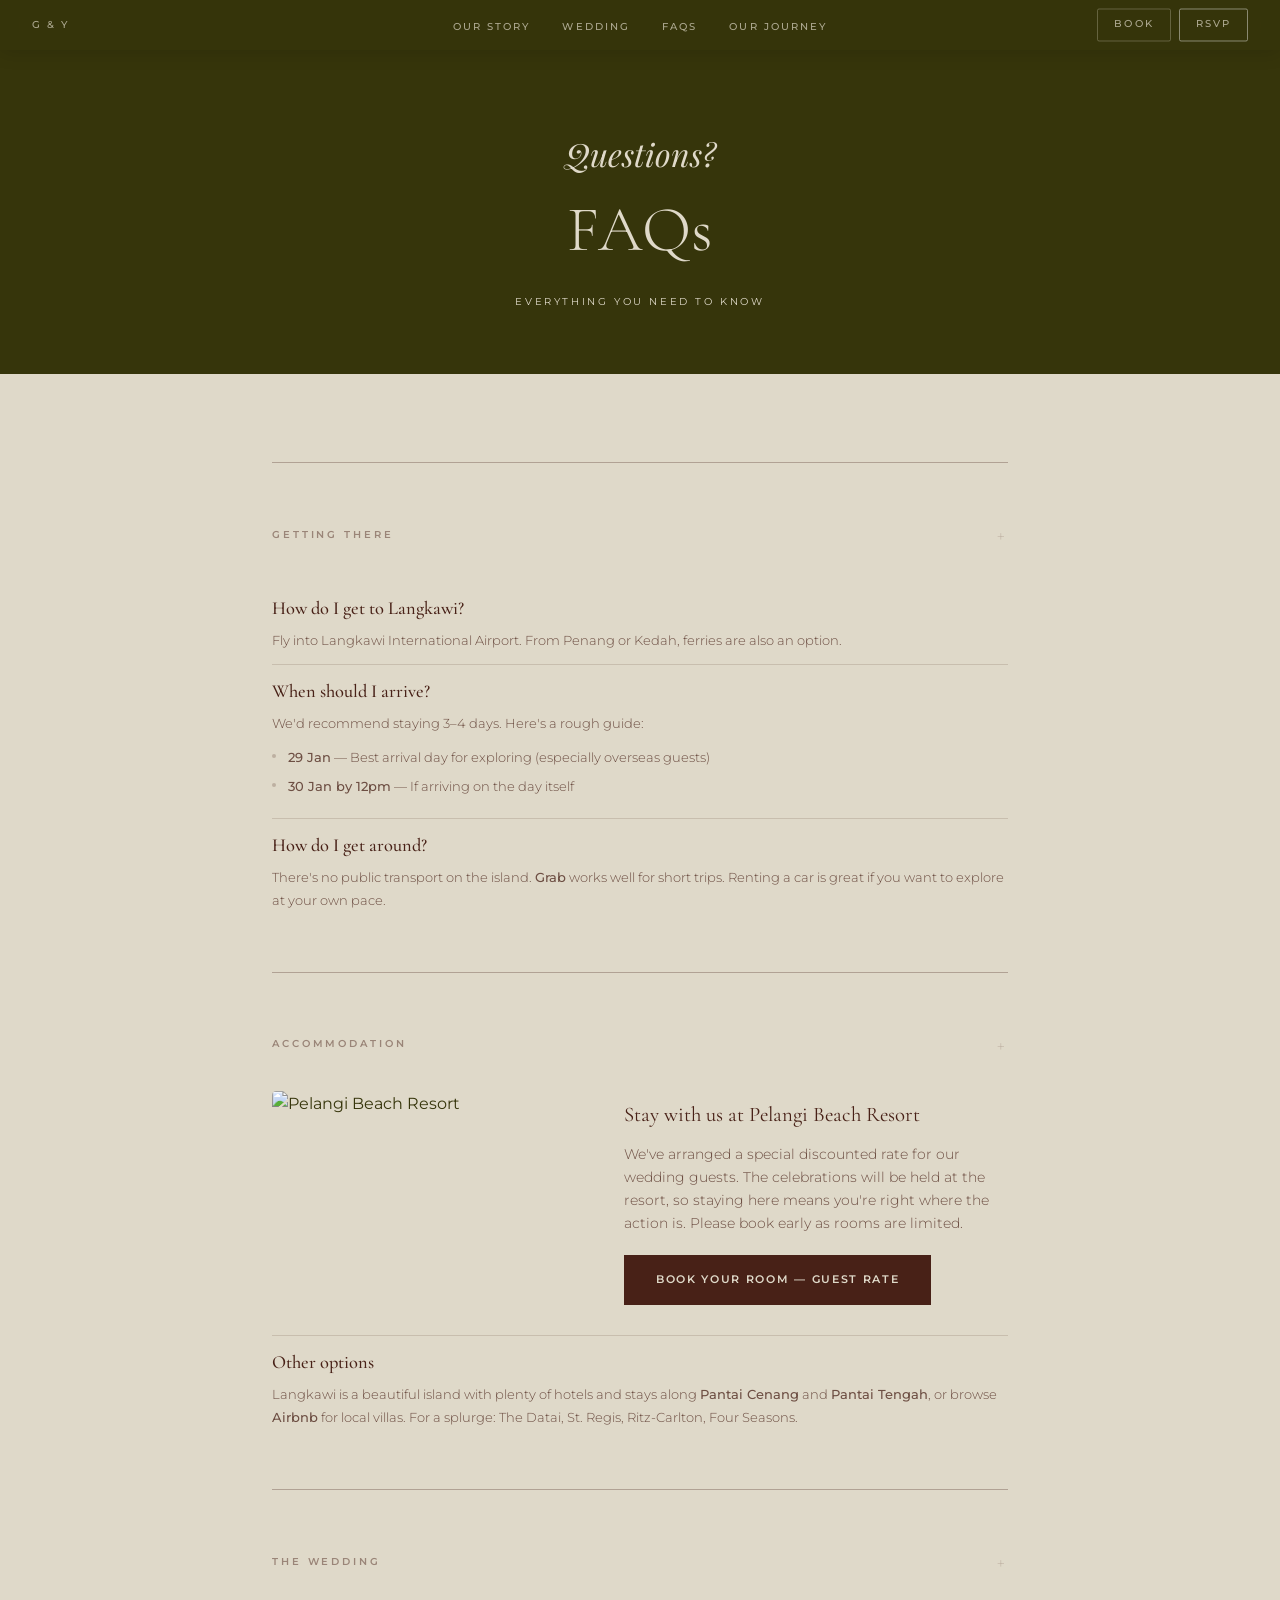
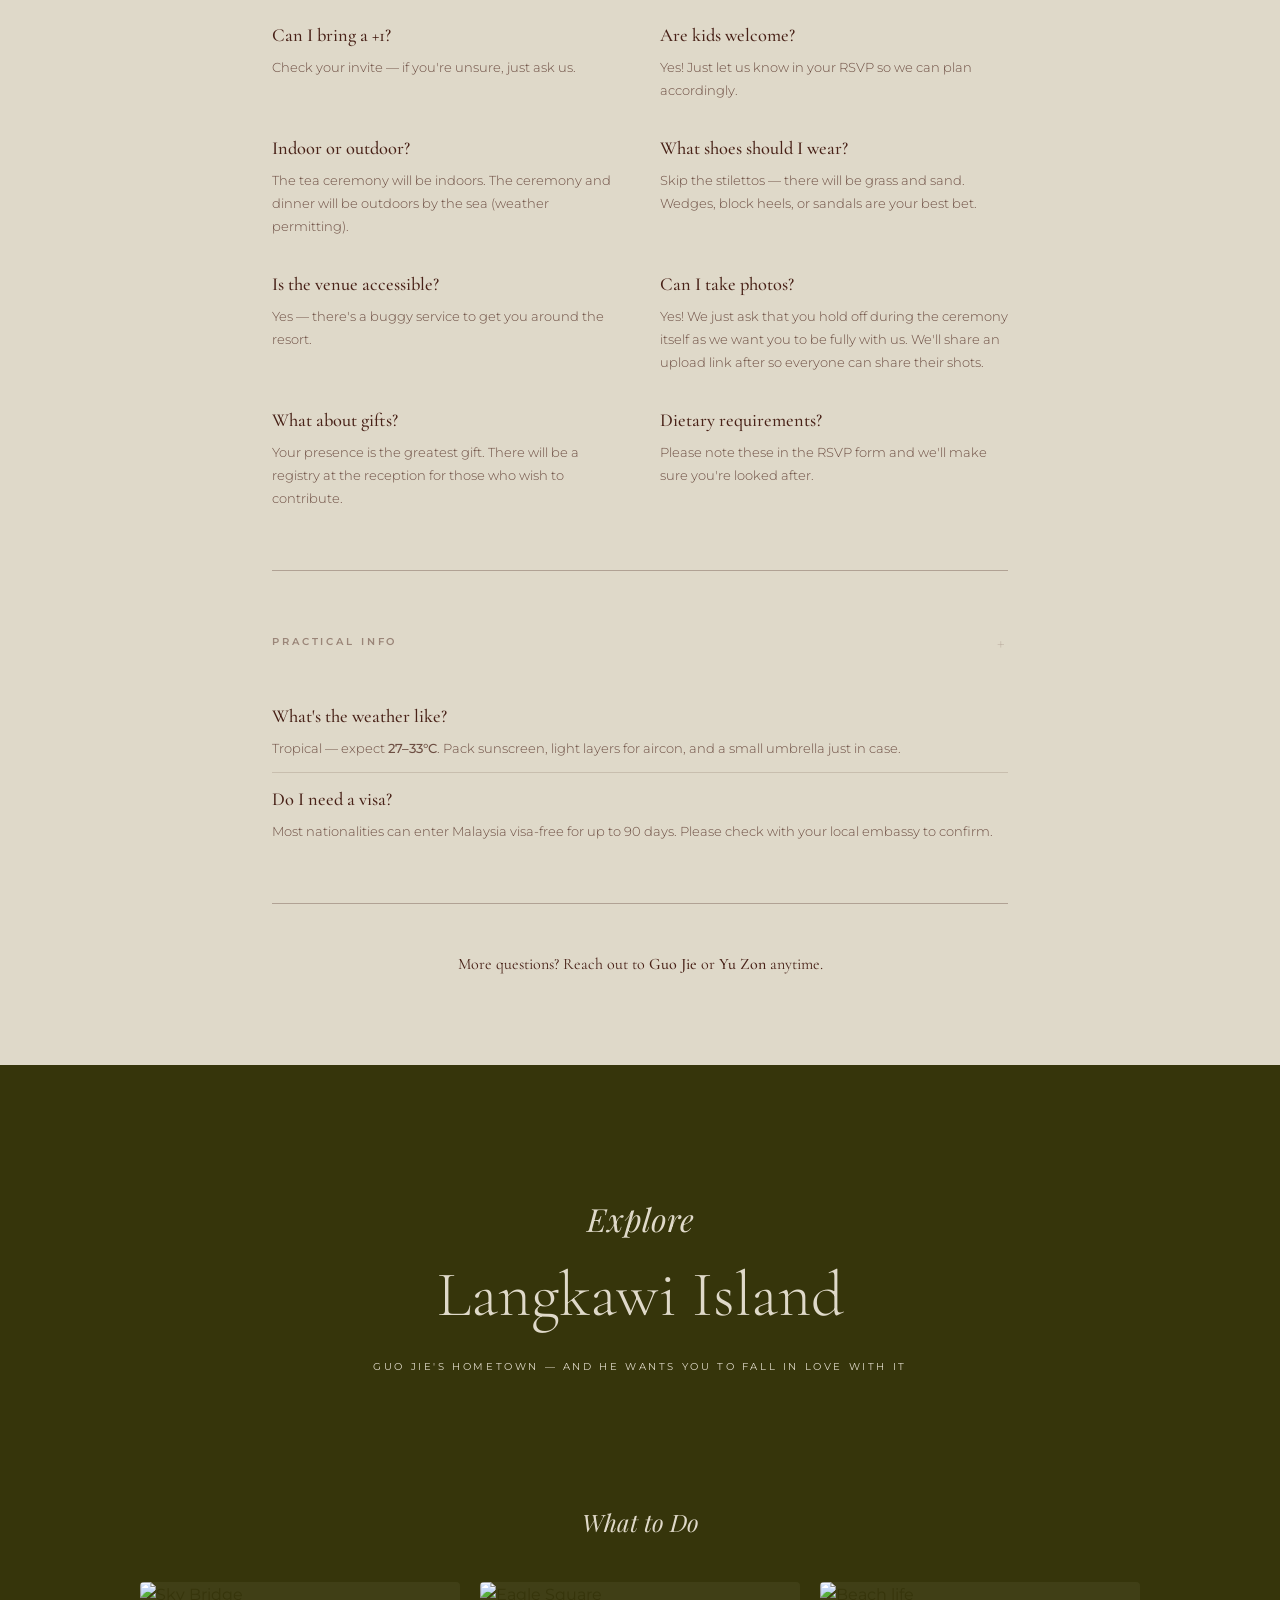
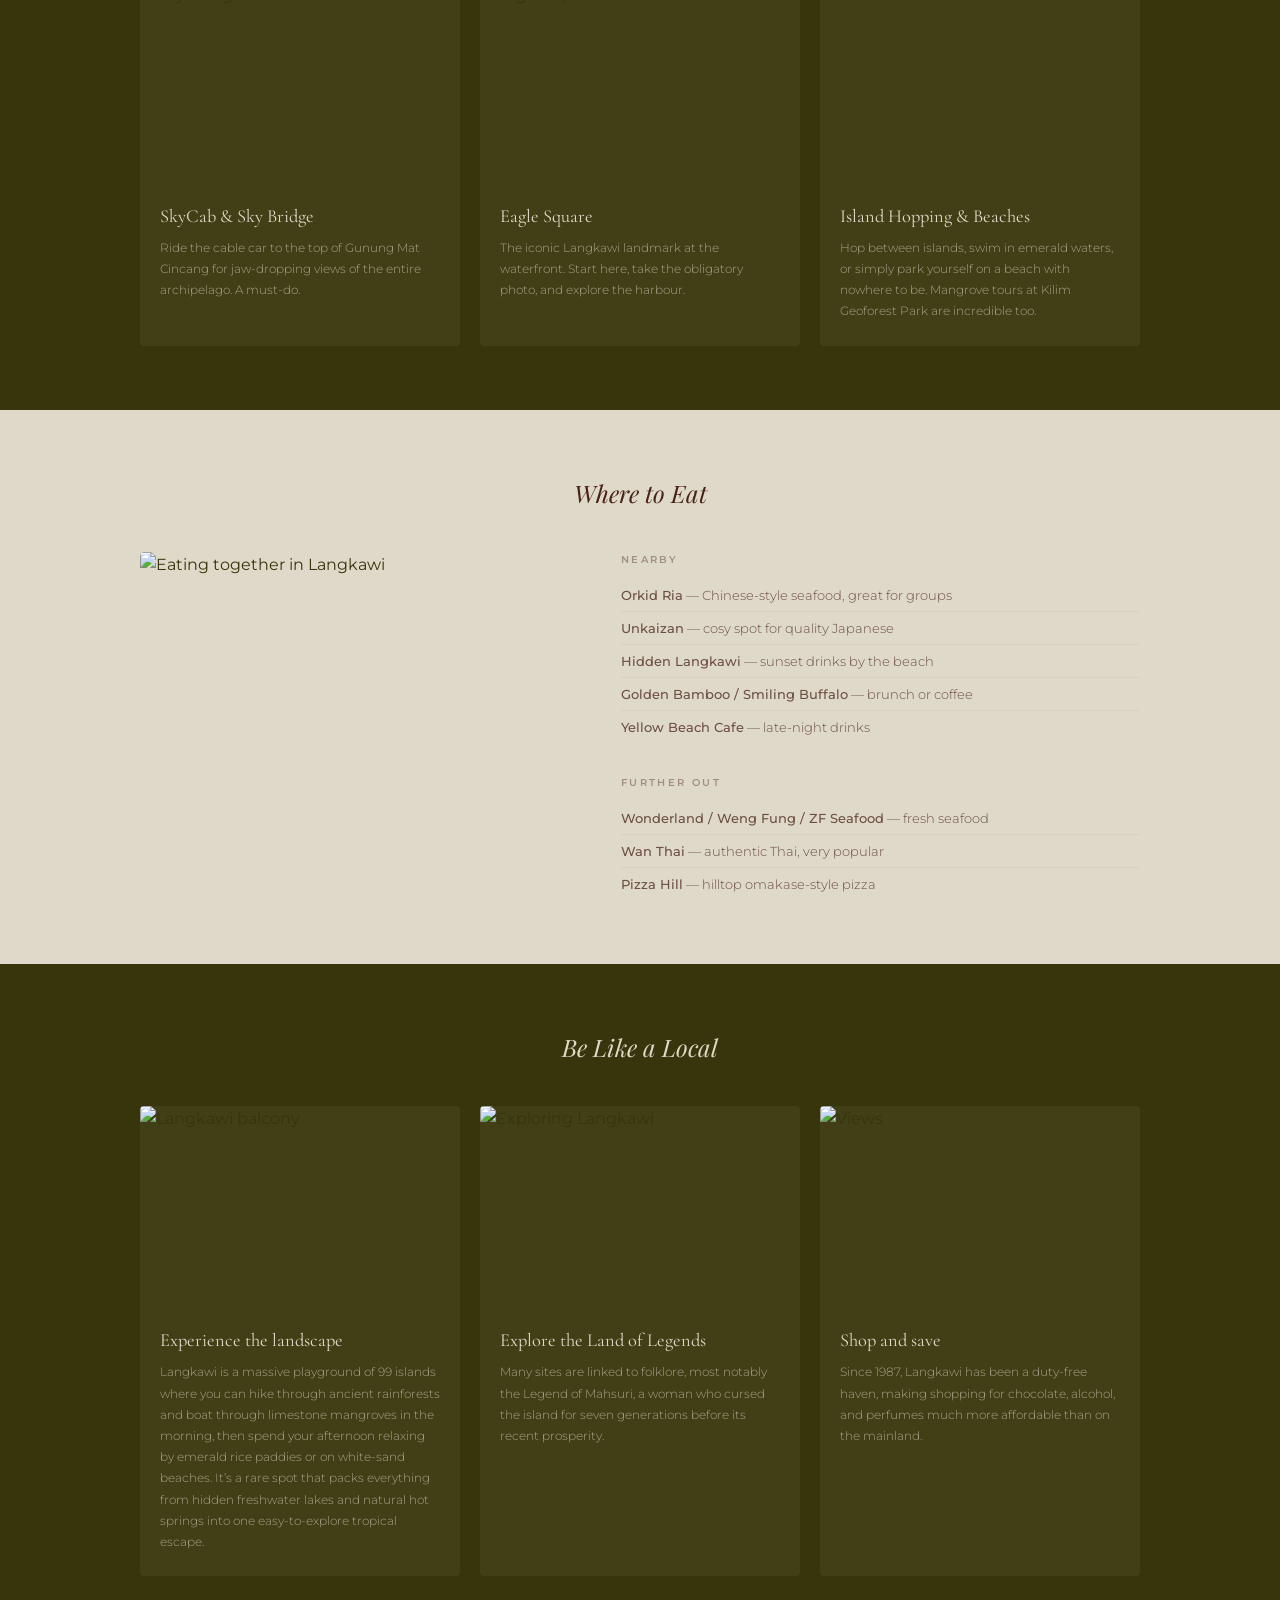
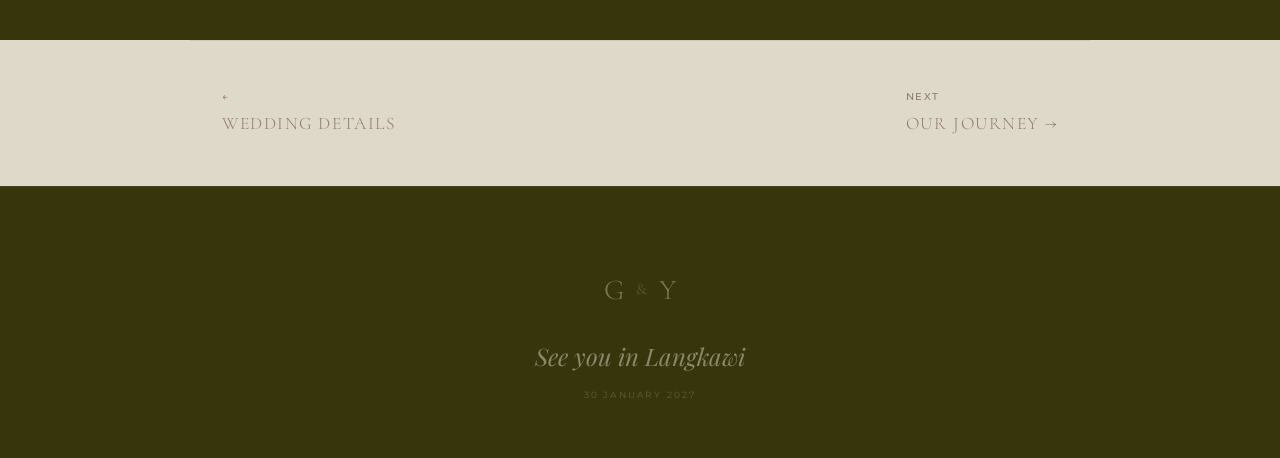
==== faqs.html @ fac3b152 "Add files via upload" ====
<!DOCTYPE html>
<html lang="en">
<head>
  <meta charset="UTF-8">
  <meta name="viewport" content="width=device-width, initial-scale=1.0">
  <title>FAQs — Guo Jie & Yu Zon</title>
  <link rel="stylesheet" href="styles.css">
  <link rel="preconnect" href="https://fonts.googleapis.com">
  <link rel="preconnect" href="https://fonts.gstatic.com" crossorigin>
  <link href="https://fonts.googleapis.com/css2?family=Cormorant+Garamond:ital,wght@0,300;0,400;0,500;0,600;1,300;1,400;1,500&family=Playfair+Display:ital,wght@0,400;0,500;1,400;1,500&family=Montserrat:wght@300;400;500;600&display=swap" rel="stylesheet">
  <style>
    /* ========================================
       Langkawi Guide — Sections
       ======================================== */

    .langkawi-section {
      padding: 4rem 2rem;
    }

    .langkawi-section-inner {
      max-width: 1000px;
      margin: 0 auto;
    }

    .langkawi-section-title {
      font-family: var(--font-display);
      font-size: 1.5rem;
      font-style: italic;
      font-weight: 400;
      color: var(--beige);
      text-align: center;
      margin-bottom: 2.5rem;
    }

    .langkawi-section-title--dark {
      color: var(--brown);
    }

    /* 3-card grid */
    .langkawi-cards {
      display: grid;
      grid-template-columns: repeat(3, 1fr);
      gap: 1.25rem;
    }

    .langkawi-card {
      background: rgba(223, 217, 201, 0.06);
      border-radius: 4px;
      overflow: hidden;
      transition: transform 0.35s ease;
    }

    .langkawi-card:hover {
      transform: translateY(-3px);
    }

    .langkawi-card-img {
      height: 200px;
      overflow: hidden;
    }

    .langkawi-card-img img {
      width: 100%;
      height: 100%;
      object-fit: cover;
      transition: transform 0.6s ease;
    }

    .langkawi-card:hover .langkawi-card-img img {
      transform: scale(1.05);
    }

    .langkawi-card h3 {
      font-family: var(--font-serif);
      font-size: 1.15rem;
      font-weight: 400;
      color: var(--beige);
      padding: 1.25rem 1.25rem 0.35rem;
    }

    .langkawi-card p {
      font-family: var(--font-sans);
      font-size: 0.78rem;
      font-weight: 300;
      line-height: 1.7;
      color: var(--beige);
      opacity: 0.65;
      padding: 0 1.25rem 1.5rem;
    }

    /* Where to Eat — photo left, lists right */
    .langkawi-food-split {
      display: grid;
      grid-template-columns: 1fr 1.2fr;
      gap: 3rem;
      align-items: start;
    }

    .langkawi-food-photo {
      border-radius: 4px;
      overflow: hidden;
    }

    .langkawi-food-photo img {
      width: 100%;
      height: 100%;
      object-fit: cover;
      border-radius: 4px;
      min-height: 300px;
    }

    .langkawi-food-lists {
      display: flex;
      flex-direction: column;
      gap: 2rem;
    }

    .langkawi-food-col h4 {
      font-family: var(--font-sans);
      font-size: 0.6rem;
      font-weight: 600;
      letter-spacing: 0.25em;
      text-transform: uppercase;
      color: var(--brown);
      opacity: 0.4;
      margin-bottom: 0.75rem;
    }

    .langkawi-food-col ul {
      list-style: none;
      padding: 0;
    }

    .langkawi-food-col li {
      font-family: var(--font-sans);
      font-size: 0.82rem;
      font-weight: 300;
      line-height: 1.7;
      color: var(--brown);
      opacity: 0.75;
      padding: 0.3rem 0;
      border-bottom: 1px solid rgba(72, 33, 23, 0.06);
    }

    .langkawi-food-col li:last-child {
      border-bottom: none;
    }

    .langkawi-food-col li strong {
      font-weight: 500;
      opacity: 1;
    }

    /* Accommodation card */
    .accom-card {
      display: grid;
      grid-template-columns: 1fr 1.2fr;
      gap: 2rem;
      align-items: center;
      margin-bottom: 1.5rem;
    }
    .accom-card-img {
      border-radius: 4px;
      overflow: hidden;
    }
    .accom-card-img img {
      width: 100%;
      height: 220px;
      object-fit: cover;
      border-radius: 4px;
    }
    .accom-card-body h4 {
      font-family: var(--font-serif);
      font-size: 1.3rem;
      font-weight: 400;
      color: var(--brown);
      margin-bottom: 0.75rem;
    }
    .accom-card-body p {
      font-family: var(--font-sans);
      font-size: 0.85rem;
      font-weight: 300;
      line-height: 1.7;
      color: var(--brown);
      opacity: 0.75;
      margin-bottom: 1.25rem;
    }
    .accom-cta {
      display: inline-block;
      font-family: var(--font-sans);
      font-size: 0.7rem;
      font-weight: 600;
      letter-spacing: 0.15em;
      text-transform: uppercase;
      background: var(--brown);
      color: var(--beige);
      padding: 1rem 2rem;
      text-decoration: none;
      transition: all 0.3s ease;
    }
    .accom-cta:hover {
      background: var(--dark-olive);
      transform: translateY(-2px);
    }

    /* Responsive */
    @media (max-width: 768px) {
      .accom-card {
        grid-template-columns: 1fr;
        gap: 1.25rem;
      }
      .accom-card-img img { height: 200px; }
      .accom-cta {
        display: block;
        text-align: center;
        padding: 0.85rem 1.5rem;
        font-size: 0.65rem;
      }
    }

    @media (max-width: 600px) {
      .langkawi-cards {
        grid-template-columns: 1fr;
      }
      .langkawi-card-img { height: 180px; }
      .langkawi-food-split {
        grid-template-columns: 1fr;
        gap: 2rem;
      }
      .langkawi-food-photo img { min-height: 200px; }
      .langkawi-section { padding: 3rem 1.25rem; }
      .langkawi-section-inner { max-width: 100%; }
    }
  </style>
</head>
<body style="background: var(--beige);">

  <!-- Navigation -->
  <nav class="nav scrolled" id="nav">
    <a href="index.html" class="nav-logo">G &amp; Y</a>
    <button class="nav-toggle" id="nav-toggle" aria-label="Toggle menu"><span></span><span></span><span></span></button>
    <ul id="nav-menu">
      <li class="nav-dropdown"><a href="story.html#timeline">Our Story</a><ul class="nav-sub"><li><a href="story.html#timeline">How We Met</a></li><li><a href="story.html#proposal">The Proposal</a></li></ul></li>
      <li class="nav-dropdown"><a href="wedding.html#venue">Wedding</a><ul class="nav-sub"><li><a href="wedding.html#venue">Venue &amp; Date</a></li><li><a href="wedding.html#day">The Day</a></li><li><a href="wedding.html#afterparty">After Party</a></li></ul></li>
      <li class="nav-dropdown"><a href="faqs.html#wedding">FAQs</a><ul class="nav-sub"><li><a href="faqs.html#wedding">Wedding</a></li><li><a href="faqs.html#langkawi">Langkawi Guide</a></li></ul></li>
      <li class="nav-dropdown"><a href="journey.html#seasons">Our Journey</a><ul class="nav-sub"><li><a href="journey.html#seasons">Four Seasons</a></li><li><a href="journey.html#family">Family</a></li><li><a href="journey.html#milestones">Milestones</a></li></ul></li>
    </ul>
    <div class="nav-ctas">
      <a href="faqs.html#accommodation" class="nav-book">Book</a>
      <a href="https://forms.gle/reDxaX2qkwteaL1HA" target="_blank" rel="noopener" class="nav-rsvp">RSVP</a>
    </div>
  </nav>
  <main id="page-content">

  <!-- ============================
       SECTION 1: Wedding FAQs
       ============================ -->

  <header class="page-header" id="wedding">
    <span class="script-label reveal">Questions?</span>
    <h1 class="section-heading reveal">FAQs</h1>
    <p class="page-subtitle reveal">Everything you need to know</p>
  </header>

  <section class="page-content" style="max-width: 800px;">

    <!-- Group 1: Getting There -->
    <div class="faq-divider"></div>

    <div class="faq-group reveal">
      <h3 class="faq-group-title">Getting There</h3>

      <div class="faq-item">
        <h4>How do I get to Langkawi?</h4>
        <p>Fly into Langkawi International Airport. From Penang or Kedah, ferries are also an option.</p>
      </div>

      <div class="faq-divider-thin"></div>

      <div class="faq-item">
        <h4>When should I arrive?</h4>
        <p>We'd recommend staying 3&ndash;4 days. Here's a rough guide:</p>
        <ul class="faq-list-items">
          <li><strong>29 Jan</strong> &mdash; Best arrival day for exploring (especially overseas guests)</li>
          <li><strong>30 Jan by 12pm</strong> &mdash; If arriving on the day itself</li>
          <!-- <li><strong>1 Feb</strong> &mdash; Recommended departure if joining the after-party on 31 Jan</li> -->
        </ul>
      </div>

      <div class="faq-divider-thin"></div>

      <div class="faq-item">
        <h4>How do I get around?</h4>
        <p>There's no public transport on the island. <strong>Grab</strong> works well for short trips. Renting a car is great if you want to explore at your own pace.</p>
      </div>
    </div>

    <!-- Accommodation (prominent) -->
    <div class="faq-divider"></div>

    <div class="faq-group reveal" id="accommodation">
      <h3 class="faq-group-title">Accommodation</h3>

      <div class="accom-card">
        <div class="accom-card-img">
          <img src="assets/HOTEL PICTURE/island-view-room-exterior.jpg" alt="Pelangi Beach Resort">
        </div>
        <div class="accom-card-body">
          <h4>Stay with us at Pelangi Beach Resort</h4>
          <p>We've arranged a special discounted rate for our wedding guests. The celebrations will be held at the resort, so staying here means you're right where the action is. Please book early as rooms are limited.</p>
          <a href="https://be.synxis.com/?adult=2&arrive=2027-01-27&chain=16451&child=0&currency=MYR&depart=2027-02-02&hotel=61664&level=hotel&locale=en-US&productcurrency=MYR&promo=WEDYG&rooms=1" target="_blank" rel="noopener" class="accom-cta">Book Your Room — Guest Rate</a>
        </div>
      </div>

      <div class="faq-divider-thin"></div>

      <div class="faq-item">
        <h4>Other options</h4>
        <p>Langkawi is a beautiful island with plenty of hotels and stays along <strong>Pantai Cenang</strong> and <strong>Pantai Tengah</strong>, or browse <strong>Airbnb</strong> for local villas. For a splurge: The Datai, St. Regis, Ritz-Carlton, Four Seasons.</p>
      </div>
    </div>

    <!-- Group 2: The Wedding -->
    <div class="faq-divider"></div>

    <div class="faq-group reveal">
      <h3 class="faq-group-title">The Wedding</h3>

      <div class="faq-columns">
        <div class="faq-item">
          <h4>Can I bring a +1?</h4>
          <p>Check your invite &mdash; if you're unsure, just ask us.</p>
        </div>

        <div class="faq-item">
          <h4>Are kids welcome?</h4>
          <p>Yes! Just let us know in your RSVP so we can plan accordingly.</p>
        </div>

        <div class="faq-item">
          <h4>Indoor or outdoor?</h4>
          <p>The tea ceremony will be indoors. The ceremony and dinner will be outdoors by the sea (weather permitting).</p>
        </div>

        <div class="faq-item">
          <h4>What shoes should I wear?</h4>
          <p>Skip the stilettos &mdash; there will be grass and sand. Wedges, block heels, or sandals are your best bet.</p>
        </div>

        <div class="faq-item">
          <h4>Is the venue accessible?</h4>
          <p>Yes &mdash; there's a buggy service to get you around the resort.</p>
        </div>

        <div class="faq-item">
          <h4>Can I take photos?</h4>
          <p>Yes! We just ask that you hold off during the ceremony itself as we want you to be fully with us. We'll share an upload link after so everyone can share their shots.</p>
        </div>

        <div class="faq-item">
          <h4>What about gifts?</h4>
          <p>Your presence is the greatest gift. There will be a registry at the reception for those who wish to contribute.</p>
        </div>

        <div class="faq-item">
          <h4>Dietary requirements?</h4>
          <p>Please note these in the RSVP form and we'll make sure you're looked after.</p>
        </div>
      </div>
    </div>

    <!-- Group 3: Practical Info -->
    <div class="faq-divider"></div>

    <div class="faq-group reveal">
      <h3 class="faq-group-title">Practical Info</h3>

      <div class="faq-item">
        <h4>What's the weather like?</h4>
        <p>Tropical &mdash; expect <strong>27&ndash;33&deg;C</strong>. Pack sunscreen, light layers for aircon, and a small umbrella just in case.</p>
      </div>

      <div class="faq-divider-thin"></div>

      <div class="faq-item">
        <h4>Do I need a visa?</h4>
        <p>Most nationalities can enter Malaysia visa-free for up to 90 days. Please check with your local embassy to confirm.</p>
      </div>
    </div>

    <div class="faq-divider"></div>

    <!-- Contact -->
    <p class="faq-contact reveal" style="text-align: center; padding: 1.5rem 0;">More questions? Reach out to <strong>Guo Jie</strong> or <strong>Yu Zon</strong> anytime.</p>

  </section>

  <!-- ============================
       SECTION 2: Langkawi Guide
       ============================ -->

  <header class="page-header" id="langkawi" style="background: var(--dark-olive);">
    <span class="script-label reveal">Explore</span>
    <h1 class="section-heading reveal">Langkawi Island</h1>
    <p class="page-subtitle reveal">Guo Jie's hometown — and he wants you to fall in love with it</p>
  </header>

  <!-- WHAT TO DO -->
  <section class="langkawi-section" style="background: var(--dark-olive);">
    <div class="langkawi-section-inner">
      <h2 class="langkawi-section-title reveal">What to Do</h2>
      <!-- <p>An emerald archipelago of ninety-nine islands, Langkawi is a mystical tapestry of ancient rainforests and limestone peaks draped elegantly across the turquoise expanse of the Andaman Sea.</p> -->
      <div class="langkawi-cards">
        <div class="langkawi-card reveal">
          <div class="langkawi-card-img"><img src="assets/Actual Pic-Video folder/Langkawi/IMG_1952.jpeg" alt="Sky Bridge" loading="lazy"></div>
          <h3>SkyCab &amp; Sky Bridge</h3>
          <p>Ride the cable car to the top of Gunung Mat Cincang for jaw-dropping views of the entire archipelago. A must-do.</p>
        </div>
        <div class="langkawi-card reveal">
          <div class="langkawi-card-img"><img src="assets/Actual Pic-Video folder/Langkawi/IMG_9307.jpeg" alt="Eagle Square" loading="lazy"></div>
          <h3>Eagle Square</h3>
          <p>The iconic Langkawi landmark at the waterfront. Start here, take the obligatory photo, and explore the harbour.</p>
        </div>
        <div class="langkawi-card reveal">
          <div class="langkawi-card-img"><img src="assets/Actual Pic-Video folder/Langkawi/IMG_1814.jpeg" alt="Beach life" loading="lazy"></div>
          <h3>Island Hopping &amp; Beaches</h3>
          <p>Hop between islands, swim in emerald waters, or simply park yourself on a beach with nowhere to be. Mangrove tours at Kilim Geoforest Park are incredible too.</p>
        </div>
      </div>
    </div>
  </section>

  <!-- WHERE TO EAT -->
  <section class="langkawi-section" style="background: var(--beige);">
    <div class="langkawi-section-inner">
      <h2 class="langkawi-section-title langkawi-section-title--dark reveal">Where to Eat</h2>
      <div class="langkawi-food-split">
        <div class="langkawi-food-photo reveal">
          <img src="assets/Actual Pic-Video folder/Langkawi/IMG_1820.jpeg" alt="Eating together in Langkawi" loading="lazy">
        </div>
        <div class="langkawi-food-lists reveal">
          <div class="langkawi-food-col">
            <h4>Nearby</h4>
            <ul>
              <li><strong>Orkid Ria</strong> — Chinese-style seafood, great for groups</li>
              <li><strong>Unkaizan</strong> — cosy spot for quality Japanese</li>
              <li><strong>Hidden Langkawi</strong> — sunset drinks by the beach</li>
              <li><strong>Golden Bamboo / Smiling Buffalo</strong> — brunch or coffee</li>
              <li><strong>Yellow Beach Cafe</strong> — late-night drinks</li>
            </ul>
          </div>
          <div class="langkawi-food-col">
            <h4>Further Out</h4>
            <ul>
              <li><strong>Wonderland / Weng Fung / ZF Seafood</strong> — fresh seafood</li>
              <li><strong>Wan Thai</strong> — authentic Thai, very popular</li>
              <li><strong>Pizza Hill</strong> — hilltop omakase-style pizza</li>
            </ul>
          </div>
        </div>
      </div>
    </div>
  </section>

  <!-- BE LIKE A LOCAL -->
  <section class="langkawi-section" style="background: var(--dark-olive);">
    <div class="langkawi-section-inner">
      <h2 class="langkawi-section-title reveal">Be Like a Local</h2>
      <div class="langkawi-cards">
        <div class="langkawi-card reveal">
          <div class="langkawi-card-img"><img src="assets/Actual Pic-Video folder/Langkawi/IMG_2182.jpeg" alt="Langkawi balcony" loading="lazy"></div>
          <h3>Experience the landscape</h3>
          <p>Langkawi is a massive playground of 99 islands where you can hike through ancient rainforests and boat through limestone mangroves in the morning, then spend your afternoon relaxing by emerald rice paddies or on white-sand beaches. It’s a rare spot that packs everything from hidden freshwater lakes and natural hot springs into one easy-to-explore tropical escape.</p>
        </div>
        <div class="langkawi-card reveal">
          <div class="langkawi-card-img"><img src="assets/Actual Pic-Video folder/Langkawi/IMG_9307.jpeg" alt="Exploring Langkawi" loading="lazy"></div>
          <h3>Explore the Land of Legends</h3>
          <p>Many sites are linked to folklore, most notably the Legend of Mahsuri, a woman who cursed the island for seven generations before its recent prosperity.</p>
        </div>
        <div class="langkawi-card reveal">
          <div class="langkawi-card-img"><img src="assets/Actual Pic-Video folder/Langkawi/IMG_1952.jpeg" alt="Views" loading="lazy"></div>
          <h3>Shop and save</h3>
          <p>Since 1987, Langkawi has been a duty-free haven, making shopping for chocolate, alcohol, and perfumes much more affordable than on the mainland.</p>
        </div>
      </div>
    </div>
  </section>

  <!-- Page Nav -->
  <nav class="page-nav" style="background: var(--beige);">
    <a href="wedding.html">
      <span>&larr;</span>
      <span class="page-nav-label">Wedding Details</span>
    </a>
    <a href="journey.html">
      <span>Next</span>
      <span class="page-nav-label">Our Journey &rarr;</span>
    </a>
  </nav>

  </main>
  <!-- Footer -->
  <footer class="footer"><div class="footer-monogram"><span class="footer-monogram-letter">G</span><span class="footer-ampersand">&amp;</span><span class="footer-monogram-letter">Y</span></div><p class="footer-closing">See you in Langkawi</p><p class="footer-date">30 January 2027</p></footer>
  <script src="script.js"></script>

</body>
</html>
---- styles.css ----
/* ========================================
   Guo Jie & Yu Zon — Wedding Website
   ======================================== */

/* --- Reset & Base --- */
*, *::before, *::after {
  margin: 0;
  padding: 0;
  box-sizing: border-box;
}

:root {
  /* Original Canva palette */
  --beige: #DFD9C9;
  --dark-olive: #36350B;
  --olive-green: #5e5d3a;
  --dusty-rose: #c9a99a;
  --dusty-rose-light: #e8d8cf;
  --brown: #482117;
  --white: #ffffff;

  --font-serif: 'Cormorant Garamond', 'Georgia', serif;
  --font-display: 'Playfair Display', 'Georgia', serif;
  --font-sans: 'Montserrat', 'Helvetica Neue', sans-serif;
}

html {
  scroll-behavior: smooth;
  font-size: 16px;
}

body {
  font-family: var(--font-sans);
  color: var(--dark-olive);
  background: var(--beige);
  line-height: 1.6;
  overflow-x: hidden;
  -webkit-font-smoothing: antialiased;
}

img {
  display: block;
  max-width: 100%;
}

a {
  text-decoration: none;
  color: inherit;
}

/* --- Navigation --- */
.nav {
  position: fixed;
  top: 0;
  left: 0;
  right: 0;
  z-index: 1000;
  padding: 1.25rem 2rem;
  transition: background 0.4s ease, padding 0.4s ease, box-shadow 0.4s ease;
}

.nav.scrolled {
  background: rgba(54, 53, 11, 0.95);
  backdrop-filter: blur(12px);
  padding: 0.75rem 2rem;
  box-shadow: 0 1px 20px rgba(0, 0, 0, 0.15);
}

/* Nav logo */
.nav-logo {
  font-family: var(--font-serif);
  font-size: 1rem;
  font-weight: 300;
  color: var(--beige);
  letter-spacing: 0.1em;
  opacity: 0.6;
  position: absolute;
  left: 2rem;
  top: 50%;
  transform: translateY(-50%);
}

.nav ul {
  display: flex;
  justify-content: center;
  gap: 2rem;
  list-style: none;
}

.nav a {
  font-family: var(--font-sans);
  font-size: 0.65rem;
  font-weight: 500;
  letter-spacing: 0.2em;
  text-transform: uppercase;
  color: var(--beige);
  transition: opacity 0.3s ease;
  opacity: 0.7;
}

.nav a:hover {
  opacity: 1;
}

/* Dropdown menus */
.nav-dropdown {
  position: relative;
}

.nav-sub {
  position: absolute;
  top: 100%;
  left: 50%;
  transform: translateX(-50%);
  background: rgba(54, 53, 11, 0.95);
  backdrop-filter: blur(12px);
  padding: 0.75rem 0;
  border-radius: 2px;
  min-width: 160px;
  opacity: 0;
  visibility: hidden;
  transition: opacity 0.25s ease, visibility 0.25s ease;
  flex-direction: column;
  gap: 0;
  margin-top: 0.5rem;
}

.nav-dropdown:hover .nav-sub {
  opacity: 1;
  visibility: visible;
}

.nav-sub li {
  list-style: none;
}

.nav-sub a {
  display: block;
  padding: 0.5rem 1.25rem;
  font-size: 0.6rem;
  letter-spacing: 0.15em;
  white-space: nowrap;
  opacity: 0.6;
}

.nav-sub a:hover {
  opacity: 1;
  background: rgba(223, 217, 201, 0.05);
}

/* Persistent CTA buttons in nav */
.nav-ctas {
  position: absolute;
  right: 2rem;
  top: 50%;
  transform: translateY(-50%);
  display: flex;
  gap: 0.5rem;
  align-items: center;
}

.nav-book,
.nav-rsvp {
  font-family: var(--font-sans);
  font-size: 0.55rem;
  font-weight: 600;
  letter-spacing: 0.2em;
  text-transform: uppercase;
  padding: 0.45rem 1rem;
  border-radius: 2px;
  transition: all 0.3s ease;
}

.nav-book {
  color: var(--beige);
  background: transparent;
  border: 1.5px solid rgba(223, 217, 201, 0.4);
  opacity: 0.7;
}

.nav-book:hover {
  background: rgba(223, 217, 201, 0.1);
  border-color: rgba(223, 217, 201, 0.7);
  opacity: 1;
}

.nav-rsvp {
  color: var(--white);
  background: transparent;
  border: 1.5px solid rgba(255, 255, 255, 0.6);
  opacity: 0.85;
}

.nav-rsvp:hover {
  background: rgba(255, 255, 255, 0.15);
  opacity: 1;
}

/* Hamburger toggle — hidden on desktop */
.nav-toggle {
  display: none;
  background: none;
  border: none;
  cursor: pointer;
  padding: 1rem;
  position: relative;
  z-index: 10;
}

.nav-toggle span {
  display: block;
  width: 22px;
  height: 1.5px;
  background: var(--beige);
  margin: 5px 0;
  transition: transform 0.3s ease, opacity 0.3s ease;
}

.nav-toggle.active span:nth-child(1) {
  transform: translateY(6.5px) rotate(45deg);
}

.nav-toggle.active span:nth-child(2) {
  opacity: 0;
}

.nav-toggle.active span:nth-child(3) {
  transform: translateY(-6.5px) rotate(-45deg);
}

/* --- Hero Section --- */
.hero {
  position: relative;
  min-height: 100vh;
  display: flex;
  align-items: flex-end;
  justify-content: center;
  overflow: hidden;
}

/* Background image — animates in with a slow zoom */
.hero::before {
  content: '';
  position: absolute;
  inset: -20px;
  background:
    url('assets/IMG_6155.JPG')
    center calc(20% + var(--parallax-y, 0px)) / cover no-repeat;
  animation: heroImageReveal 2s ease-out forwards;
  z-index: 0;
}

@keyframes heroImageReveal {
  0% {
    transform: scale(1.08);
    opacity: 0;
  }
  100% {
    transform: scale(1);
    opacity: 1;
  }
}

/* Gradient overlay — strong at bottom for text contrast */
.hero-overlay {
  position: absolute;
  inset: 0;
  z-index: 1;
  background:
    linear-gradient(
      180deg,
      rgba(54, 53, 11, 0) 0%,
      rgba(54, 53, 11, 0) 30%,
      rgba(54, 53, 11, 0.2) 50%,
      rgba(54, 53, 11, 0.55) 68%,
      rgba(54, 53, 11, 0.82) 82%,
      rgba(54, 53, 11, 0.95) 100%
    );
  animation: overlayFade 1.8s ease-out forwards;
  opacity: 0;
}

@keyframes overlayFade {
  0% { opacity: 0; }
  40% { opacity: 0; }
  100% { opacity: 1; }
}

/* Text content — sits on the near-opaque bottom band */
.hero-content {
  position: relative;
  z-index: 2;
  text-align: center;
  color: var(--beige);
  padding: 2rem 2rem 4.5rem;
  max-width: 700px;
}

/* Stagger delay starts later so image loads first */
.hero-content .fade-in {
  animation-delay: 1.2s;
}

.hero-content .fade-in:nth-child(1) { animation-delay: 1.2s; }
.hero-content .fade-in:nth-child(2) { animation-delay: 1.5s; }
.hero-content .fade-in:nth-child(3) { animation-delay: 1.8s; }
.hero-content .fade-in:nth-child(4) { animation-delay: 2.0s; }
.hero-content .fade-in:nth-child(5) { animation-delay: 2.2s; }
.hero-content .fade-in:nth-child(6) { animation-delay: 2.4s; }
.hero-content .fade-in:nth-child(7) { animation-delay: 2.6s; }
.hero-content .fade-in:nth-child(8) { animation-delay: 2.8s; }

.hero-names {
  font-family: var(--font-serif);
  font-size: clamp(2.2rem, 6vw, 4rem);
  font-weight: 400;
  letter-spacing: 0.05em;
  line-height: 1.1;
  margin-bottom: 0.5rem;
  text-shadow: 0 2px 20px rgba(54, 53, 11, 0.4);
}

.hero-subtitle {
  font-family: var(--font-serif);
  font-size: clamp(1rem, 2.5vw, 1.4rem);
  font-weight: 300;
  margin-bottom: 1.5rem;
  opacity: 0.9;
}

.hero-in {
  font-family: var(--font-serif);
  font-size: 0.9rem;
  font-weight: 300;
  text-transform: uppercase;
  letter-spacing: 0.3em;
  margin-bottom: 0.25rem;
  opacity: 0.75;
}

.hero-location-script {
  font-family: var(--font-display);
  font-size: clamp(2.5rem, 6vw, 4.5rem);
  font-style: italic;
  font-weight: 400;
  letter-spacing: 0.05em;
  margin-bottom: 2rem;
}

.hero-divider {
  width: 50px;
  height: 1px;
  background: rgba(223, 217, 201, 0.5);
  margin: 0 auto 1.5rem;
}

.hero-venue {
  font-family: var(--font-sans);
  font-size: 0.7rem;
  font-weight: 400;
  letter-spacing: 0.2em;
  text-transform: uppercase;
  margin-bottom: 0.35rem;
  opacity: 0.8;
}

.hero-date {
  font-family: var(--font-sans);
  font-size: 0.7rem;
  font-weight: 500;
  letter-spacing: 0.2em;
  text-transform: uppercase;
  opacity: 0.8;
}

/* Countdown strip — sits between hero and content */
.countdown-strip {
  display: flex;
  justify-content: center;
  gap: 2.5rem;
  padding: 1.75rem 2rem;
  background: var(--dark-olive);
  border-bottom: 1px solid rgba(223, 217, 201, 0.08);
}

.countdown-unit {
  text-align: center;
}

.countdown-unit span {
  display: block;
  font-family: var(--font-serif);
  font-size: clamp(1.6rem, 3.5vw, 2.2rem);
  font-weight: 300;
  color: var(--beige);
  line-height: 1;
}

.countdown-unit small {
  font-family: var(--font-sans);
  font-size: 0.5rem;
  font-weight: 400;
  letter-spacing: 0.2em;
  text-transform: uppercase;
  color: var(--beige);
  opacity: 0.4;
  margin-top: 0.35rem;
  display: block;
}

/* --- Floating music player --- */
.music-float {
  position: fixed;
  bottom: 1.5rem;
  right: 1.5rem;
  z-index: 900;
}

.music-toggle {
  display: flex;
  align-items: center;
  gap: 0.5rem;
  background: var(--dark-olive);
  border: 1px solid rgba(223, 217, 201, 0.2);
  color: var(--beige);
  padding: 0.6rem 1rem;
  border-radius: 100px;
  cursor: pointer;
  font-family: var(--font-sans);
  font-size: 0.6rem;
  letter-spacing: 0.1em;
  transition: all 0.3s ease;
  box-shadow: 0 4px 20px rgba(0, 0, 0, 0.2);
}

.music-toggle:hover {
  background: rgba(54, 53, 11, 0.95);
  border-color: rgba(223, 217, 201, 0.4);
}

.music-toggle #music-icon {
  font-size: 1rem;
}

.music-toggle.playing #music-icon {
  animation: musicPulse 1s ease-in-out infinite;
}

@keyframes musicPulse {
  0%, 100% { opacity: 1; }
  50% { opacity: 0.4; }
}

.music-label {
  text-transform: uppercase;
  font-weight: 500;
}

.music-player {
  display: none;
  position: absolute;
  bottom: 100%;
  right: 0;
  margin-bottom: 0.75rem;
  border-radius: 12px;
  overflow: hidden;
  box-shadow: 0 8px 30px rgba(0, 0, 0, 0.3);
}

.music-float.open .music-player {
  display: block;
}

.music-float.open .music-label {
  display: none;
}

/* --- Chapter Cards (Landing Page) --- */
.chapters {
  display: grid;
  grid-template-columns: 1fr 1fr 1fr;
  grid-template-rows: auto auto;
  gap: 1px;
  background: var(--dark-olive);
}

.chapter-card--hero {
  grid-column: 1 / -1;
  min-height: 55vh;
}

.chapter-card {
  position: relative;
  display: flex;
  align-items: flex-end;
  min-height: 50vh;
  overflow: hidden;
  text-decoration: none;
  color: var(--beige);
}

.chapter-card-bg {
  position: absolute;
  inset: 0;
  background-size: cover;
  background-position: center;
  transition: transform 0.6s ease;
}

.chapter-card:hover .chapter-card-bg {
  transform: scale(1.05);
}

.chapter-card-overlay {
  position: absolute;
  inset: 0;
  background: linear-gradient(
    180deg,
    rgba(54, 53, 11, 0.1) 0%,
    rgba(54, 53, 11, 0.4) 50%,
    rgba(54, 53, 11, 0.85) 100%
  );
}

.chapter-card-content {
  position: relative;
  z-index: 2;
  padding: 2.5rem;
  width: 100%;
}

.chapter-number {
  font-family: var(--font-sans);
  font-size: 0.55rem;
  font-weight: 500;
  letter-spacing: 0.3em;
  opacity: 0.4;
  display: block;
  margin-bottom: 0.5rem;
}

.chapter-title {
  font-family: var(--font-serif);
  font-size: clamp(1.8rem, 3.5vw, 2.5rem);
  font-weight: 300;
  margin-bottom: 0.5rem;
}

.chapter-desc {
  font-family: var(--font-serif);
  font-size: 0.95rem;
  font-weight: 300;
  line-height: 1.6;
  opacity: 0.7;
  max-width: 300px;
}

.chapter-cta {
  display: inline-block;
  font-family: var(--font-sans);
  font-size: 0.55rem;
  font-weight: 500;
  letter-spacing: 0.2em;
  text-transform: uppercase;
  border: 1px solid rgba(223, 217, 201, 0.4);
  padding: 0.5rem 1rem;
  margin-top: 1rem;
  opacity: 0.7;
  transition: all 0.3s ease;
}

.chapter-card:hover .chapter-cta {
  opacity: 1;
  background: rgba(223, 217, 201, 0.1);
}

/* --- Page Header (shared across sub-pages) --- */
.page-header {
  background: var(--dark-olive);
  padding: 8rem 2rem 4rem;
  text-align: center;
}

.page-header .script-label {
  color: var(--beige);
}

.page-header .section-heading {
  color: var(--beige);
}

.page-subtitle {
  font-family: var(--font-sans);
  font-size: 0.65rem;
  font-weight: 400;
  letter-spacing: 0.25em;
  text-transform: uppercase;
  color: var(--beige);
  opacity: 0.4;
  margin-top: 0.5rem;
}

/* --- Page Content (shared wrapper) --- */
.page-content {
  max-width: 900px;
  margin: 0 auto;
  padding: 4rem 2rem;
}

/* --- Page Navigation (next/prev at bottom) --- */
.page-nav {
  display: flex;
  justify-content: space-between;
  align-items: center;
  padding: 3rem 2rem;
  max-width: 900px;
  margin: 0 auto;
  border-top: 1px solid rgba(72, 33, 23, 0.1);
}

.page-nav a {
  font-family: var(--font-sans);
  font-size: 0.65rem;
  font-weight: 500;
  letter-spacing: 0.15em;
  text-transform: uppercase;
  color: var(--brown);
  opacity: 0.5;
  transition: opacity 0.3s ease;
}

.page-nav a:hover {
  opacity: 1;
}

.page-nav-label {
  font-family: var(--font-serif);
  font-size: 1.1rem;
  font-weight: 300;
  color: var(--brown);
  display: block;
  margin-top: 0.25rem;
}

/* --- Our Story Narrative --- */
.our-story-narrative {
  background: var(--beige);
  padding: 6rem 2rem;
  text-align: center;
}

.our-story-narrative-inner {
  max-width: 600px;
  margin: 0 auto;
}

.section-overline {
  font-family: var(--font-sans);
  font-size: 0.6rem;
  font-weight: 500;
  letter-spacing: 0.3em;
  text-transform: uppercase;
  color: var(--brown);
  opacity: 0.45;
  margin-bottom: 0.75rem;
}

.our-story-narrative-title {
  font-family: var(--font-display);
  font-size: clamp(2.5rem, 5vw, 3.5rem);
  font-style: italic;
  font-weight: 400;
  color: var(--brown);
  margin-bottom: 2rem;
}

.our-story-narrative-body p {
  font-family: var(--font-serif);
  font-size: 1.1rem;
  font-weight: 300;
  line-height: 1.9;
  color: var(--brown);
  opacity: 0.7;
  font-style: italic;
}

/* Scroll indicator */
.scroll-indicator {
  position: absolute;
  bottom: 2rem;
  left: 50%;
  transform: translateX(-50%);
  z-index: 2;
}

.scroll-indicator span {
  display: block;
  width: 20px;
  height: 32px;
  border: 1.5px solid rgba(223, 217, 201, 0.4);
  border-radius: 10px;
  position: relative;
}

.scroll-indicator span::after {
  content: '';
  position: absolute;
  top: 6px;
  left: 50%;
  transform: translateX(-50%);
  width: 3px;
  height: 6px;
  background: rgba(223, 217, 201, 0.6);
  border-radius: 2px;
  animation: scrollPulse 2s ease-in-out infinite;
}

@keyframes scrollPulse {
  0%, 100% { opacity: 1; transform: translateX(-50%) translateY(0); }
  50% { opacity: 0.3; transform: translateX(-50%) translateY(8px); }
}

/* --- Seasons Gallery --- */
.seasons {
  overflow: hidden;
}

/* Intro */
.seasons-intro {
  background: var(--dark-olive);
  padding: 6rem 2rem 4rem;
  text-align: center;
}

.seasons-overline {
  font-family: var(--font-sans);
  font-size: 0.65rem;
  font-weight: 500;
  letter-spacing: 0.3em;
  text-transform: uppercase;
  color: var(--beige);
  opacity: 0.6;
  margin-bottom: 0.75rem;
}

.seasons-title {
  font-family: var(--font-display);
  font-size: clamp(2.5rem, 6vw, 4.5rem);
  font-style: italic;
  font-weight: 400;
  letter-spacing: 0.03em;
  color: var(--beige);
  margin-bottom: 1rem;
}

.seasons-subtitle {
  font-family: var(--font-serif);
  font-size: clamp(1rem, 2vw, 1.2rem);
  font-weight: 300;
  font-style: italic;
  color: var(--beige);
  opacity: 0.65;
  max-width: 450px;
  margin: 0 auto;
}

/* Individual season block */
.season {
  padding: 4rem 2rem 5rem;
}

.season-header {
  text-align: center;
  margin-bottom: 3rem;
}

.season-icon {
  font-size: 1.5rem;
  display: block;
  margin-bottom: 0.5rem;
}

.season-name {
  font-family: var(--font-display);
  font-size: clamp(2.5rem, 5vw, 3.5rem);
  font-weight: 400;
  margin-bottom: 0.25rem;
}

.season-caption {
  font-family: var(--font-serif);
  font-size: 1rem;
  font-weight: 300;
  font-style: italic;
  opacity: 0.7;
}

/* Season color themes */
.season--spring {
  background: #ede3dc;
}
.season--spring .season-name { color: #8a6b5a; }
.season--spring .season-caption { color: #6b5245; }

.season--summer {
  background: #e8eedf;
}
.season--summer .season-name { color: #4a6b3a; }
.season--summer .season-caption { color: #3a5430; }

.season--autumn {
  background: #efe6d6;
}
.season--autumn .season-name { color: #8b6535; }
.season--autumn .season-caption { color: #6b4d28; }

.season--winter {
  background: #dfe6ed;
}
.season--winter .season-name { color: #4a6078; }
.season--winter .season-caption { color: #3a4d60; }

/* --- Season layout: video banner top, 3 cards bottom --- */
.season-video-banner {
  width: 100%;
  max-width: 1000px;
  margin: 0 auto;
  height: 400px;
  border-radius: 4px;
  overflow: hidden;
  position: relative;
}



.season-video-banner video {
  width: 100%;
  height: 100%;
  object-fit: cover;
  display: block;
}

/* Photo banner (for Family - uses image instead of video) */
.season-photo-banner {
  width: 100%;
  max-width: 1000px;
  margin: 0 auto;
  height: 400px;
  border-radius: 4px;
  overflow: hidden;
}

.season-photo-banner img {
  width: 100%;
  height: 100%;
  object-fit: cover;
  display: block;
}

/* Clickable banner with story overlay */
.photo-card-banner {
  cursor: pointer;
  position: relative;
}

.banner-story-overlay {
  position: absolute;
  inset: 0;
  background: rgba(54, 53, 11, 0.8);
  display: flex;
  flex-direction: column;
  align-items: center;
  justify-content: center;
  padding: 2rem;
  text-align: center;
  opacity: 0;
  transition: opacity 0.4s ease;
}

.photo-card-banner.show-story .banner-story-overlay {
  opacity: 1;
}

.banner-story-overlay .card-back-location {
  margin-bottom: 0.75rem;
}

.banner-story-overlay .card-back-story {
  max-width: 500px;
  font-size: 1.1rem;
}

/* Portrait video layout (video left, 3 cards stacked right) */
.season-portrait-layout {
  display: grid;
  grid-template-columns: 1fr 1fr;
  gap: 0.75rem;
  max-width: 1000px;
  margin: 0 auto;
}

.season-portrait-video {
  border-radius: 4px;
  overflow: hidden;
  min-height: 500px;
}

.season-portrait-video video {
  width: 100%;
  height: 100%;
  object-fit: cover;
}

.season-portrait-cards {
  display: flex;
  flex-direction: column;
  gap: 0.75rem;
}

.season-portrait-cards .photo-card {
  flex: 1;
  min-height: 0;
}

/* 3 cards row */
.season-cards {
  display: grid;
  grid-template-columns: repeat(3, 1fr);
  gap: 0.75rem;
  max-width: 1000px;
  margin: 1rem auto 0;
}

/* Milestones: 5 cards — 3 top, 2 centered bottom */
.season-cards--milestones {
  grid-template-columns: repeat(6, 1fr);
}

.season-cards--milestones .photo-card:nth-child(1) { grid-column: 1 / 3; }
.season-cards--milestones .photo-card:nth-child(2) { grid-column: 3 / 5; }
.season-cards--milestones .photo-card:nth-child(3) { grid-column: 5 / 7; }
.season-cards--milestones .photo-card:nth-child(4) { grid-column: 2 / 4; }
.season-cards--milestones .photo-card:nth-child(5) { grid-column: 4 / 6; }

/* Milestones section colors */
.season--milestones {
  background: var(--beige);
}
.season--milestones .season-name { color: var(--brown); }
.season--milestones .season-caption { color: var(--brown); opacity: 0.6; }

.video-caption {
  position: absolute;
  bottom: 0;
  left: 0;
  right: 0;
  padding: 0.75rem;
  background: linear-gradient(transparent, rgba(54, 53, 11, 0.7));
  font-family: var(--font-sans);
  font-size: 0.6rem;
  font-weight: 500;
  letter-spacing: 0.15em;
  text-transform: uppercase;
  color: var(--beige);
  text-align: center;
}

.video-caption-dark {
  position: absolute;
  bottom: 0;
  left: 0;
  right: 0;
  padding: 0.75rem;
  /* background: linear-gradient(transparent, rgba(54, 53, 11, 0.7)); */
  font-family: var(--font-sans);
  font-size: 0.6rem;
  font-weight: 500;
  letter-spacing: 0.15em;
  text-transform: uppercase;
  color: var(--black);
  text-align: center;
}


/* --- Photo flip cards --- */
/* --- Photo cards (click to show story overlay) --- */
.photo-card {
  cursor: pointer;
  border-radius: 4px;
  overflow: hidden;
  aspect-ratio: 4 / 3;
  position: relative;
}

.card-inner {
  width: 100%;
  height: 100%;
  position: relative;
}

.card-front {
  position: absolute;
  inset: 0;
  border-radius: 4px;
  overflow: hidden;
}

.card-front img {
  width: 100%;
  height: 100%;
  object-fit: cover;
  display: block;
  transition: transform 0.5s ease;
}

.photo-card:not(.flipped):hover .card-front img {
  transform: scale(1.04);
}

/* Story overlay (replaces flip) */
.card-back {
  position: absolute;
  inset: 0;
  background: rgba(54, 53, 11, 0.82);
  display: flex;
  flex-direction: column;
  align-items: center;
  justify-content: center;
  padding: 1.5rem;
  text-align: center;
  opacity: 0;
  transition: opacity 0.4s ease;
  z-index: 2;
  border-radius: 4px;
}

.photo-card.flipped .card-back {
  opacity: 1;
}

.card-back-location {
  font-family: var(--font-sans);
  font-size: 0.55rem;
  font-weight: 500;
  letter-spacing: 0.25em;
  text-transform: uppercase;
  color: var(--beige);
  opacity: 0.5;
  margin-bottom: 0.75rem;
}

.card-back-story {
  font-family: var(--font-serif);
  font-size: clamp(0.8rem, 1.3vw, 1rem);
  font-weight: 300;
  font-style: italic;
  line-height: 1.7;
  color: var(--beige);
  opacity: 0.9;
  display: -webkit-box;
  -webkit-line-clamp: 6;
  -webkit-box-orient: vertical;
  overflow: hidden;
}

/* Family section */
.season--family {
  background: var(--beige);
}
.season--family .season-name { color: var(--brown); }
.season--family .season-caption { color: var(--brown); opacity: 0.6; }
.season--family .card-back { background: var(--brown); }
.season--family .season-cards { grid-template-columns: repeat(4, 1fr); }

/* --- The Proposal Section --- */
.proposal {
  background: var(--beige);
  padding: 0;
}

.proposal-inner {
  max-width: 750px;
  margin: 0 auto;
}

.proposal-header {
  text-align: center;
  padding: 6rem 2rem 3rem;
}

.proposal-header .section-heading {
  color: var(--brown);
}

.proposal-header .script-label {
  color: var(--brown);
}

.proposal-location {
  font-family: var(--font-sans);
  font-size: 0.65rem;
  font-weight: 500;
  letter-spacing: 0.25em;
  text-transform: uppercase;
  color: var(--brown);
  opacity: 0.4;
  margin-top: 0.5rem;
}

.proposal-narrative {
  padding: 0 2rem 6rem;
}

.proposal-block {
  margin-bottom: 2.5rem;
}

.proposal-block p {
  font-family: var(--font-serif);
  font-size: 1.15rem;
  font-weight: 300;
  line-height: 2;
  color: var(--brown);
  opacity: 0.8;
  margin-bottom: 0.75rem;
}

.proposal-block p em {
  font-style: italic;
  opacity: 1;
}

/* Highlighted dialogue blocks */
.proposal-block--highlight {
  border-left: 2px solid var(--brown);
  padding-left: 1.75rem;
  margin-left: 0.5rem;
  opacity: 0.9;
}

.proposal-block--highlight p {
  opacity: 0.9;
}

/* Emotional climax */
.proposal-block--emotional {
  text-align: center;
  padding: 2rem 0;
}

.proposal-block--emotional p {
  font-size: 1.35rem;
  line-height: 2.2;
  opacity: 0.9;
}

/* Proposal photo rows */
.proposal-photo-row {
  display: grid;
  /* grid-template-columns: 1fr 1fr; */
  /* gap: 0.75rem;
  margin: 2.5rem 0; */
}

.proposal-photo-row--triple {
  grid-template-columns: 1fr 1fr 1fr;
}

.proposal-photo-row img {
  width: 100%;
  height: 240px;
  object-fit: cover;
  border-radius: 4px;
  transition: transform 0.5s ease;
}

.proposal-photo-row img:hover {
  transform: scale(1.02);
}

.proposal-photo-row img {
  box-shadow: 0 2px 12px rgba(72, 33, 23, 0.1);
}

.proposal-closing {
  text-align: center;
  padding-top: 1rem;
}

.proposal-closing p {
  font-family: var(--font-serif);
  font-size: 1.1rem;
  font-weight: 400;
  font-style: italic;
  color: var(--brown);
  opacity: 0.65;
}

/* --- Why Langkawi block --- */
.langkawi-story {
  position: relative;
  padding: 7rem 2rem;
  overflow: hidden;
  min-height: 400px;
  display: flex;
  align-items: center;
  justify-content: center;
}

.langkawi-story-bg {
  position: absolute;
  inset: 0;
  background-size: cover;
  background-position: center;
}

.langkawi-story-overlay {
  position: absolute;
  inset: 0;
  background: rgba(54, 53, 11, 0.65);
}

.langkawi-story-inner {
  position: relative;
  z-index: 2;
  max-width: 550px;
  margin: 0 auto;
  text-align: center;
  display: flex;
  flex-direction: column;
  gap: 1rem;
}

.langkawi-story-lead {
  font-family: var(--font-display);
  font-size: clamp(2rem, 4vw, 3rem);
  font-style: italic;
  font-weight: 400;
  color: var(--beige);
  margin-bottom: 0.5rem;
}

.langkawi-story-inner p {
  font-family: var(--font-serif);
  font-size: 1.15rem;
  font-weight: 300;
  line-height: 1.9;
  color: var(--beige);
  opacity: 0.85;
}

/* --- Photo reveal animation --- */
.reveal-photo {
  opacity: 0;
  transform: translateY(40px) scale(0.97);
  transition: opacity 0.7s ease, transform 0.7s cubic-bezier(0.25, 0.46, 0.45, 0.94);
}

.reveal-photo.visible {
  opacity: 1;
  transform: translateY(0) scale(1);
}

/* Stagger photos within each grid */
.photo-grid .reveal-photo:nth-child(2) { transition-delay: 0.1s; }
.photo-grid .reveal-photo:nth-child(3) { transition-delay: 0.2s; }
.photo-grid .reveal-photo:nth-child(4) { transition-delay: 0.3s; }
.photo-grid .reveal-photo:nth-child(5) { transition-delay: 0.4s; }

/* Closing line — bridges to proposal */
.seasons-closing {
  background: var(--beige);
  padding: 4rem 2rem 2rem;
  text-align: center;
}

.seasons-closing p {
  font-family: var(--font-display);
  font-size: clamp(1.2rem, 2.5vw, 1.6rem);
  font-weight: 400;
  font-style: italic;
  color: var(--brown);
  opacity: 0.6;
}

/* --- Wedding Venue Section --- */
.venue {
  position: relative;
}

.venue-image {
  position: relative;
  height: 70vh;
  min-height: 450px;
  background:
    url('assets/HOTEL PICTURE/caption.jpg')
    center 40% / cover no-repeat;
  display: flex;
  align-items: center;
  justify-content: center;
}

.venue-overlay {
  position: absolute;
  inset: 0;
  background: rgba(54, 53, 11, 0.35);
}

.venue-text {
  position: relative;
  z-index: 2;
  text-align: center;
  color: var(--white);
}

.venue-heading {
  font-family: var(--font-serif);
  font-size: clamp(1.5rem, 3.5vw, 2.5rem);
  font-weight: 300;
  margin-bottom: 0.5rem;
}

.venue-name {
  font-family: var(--font-serif);
  font-size: clamp(2rem, 5vw, 3.5rem);
  font-weight: 400;
}

.venue-map {
  width: 100%;
  line-height: 0;
}

.venue-map iframe {
  width: 100%;
  height: 300px;
  filter: grayscale(0.3) contrast(1.05);
}

/* --- Wedding Day Section --- */
.wedding-day {
  background: var(--dark-olive);
}

/* Resort grounds scene image */
.wedding-day-scene {
  position: relative;
  height: 60vh;
  min-height: 400px;
  background:
    url('assets/HOTEL PICTURE/resort-ground.jpg')
    center center / cover no-repeat;
  display: flex;
  align-items: center;
  justify-content: center;
}

.wedding-day-scene-overlay {
  position: absolute;
  inset: 0;
  background:
    linear-gradient(
      180deg,
      rgba(54, 53, 11, 0.15) 0%,
      rgba(54, 53, 11, 0.25) 50%,
      rgba(54, 53, 11, 0.7) 100%
    );
}

.wedding-day-scene-text {
  position: relative;
  z-index: 2;
  text-align: center;
}

.wedding-day-vibe {
  font-family: var(--font-serif);
  font-size: clamp(0.85rem, 1.5vw, 1rem);
  font-weight: 300;
  font-style: italic;
  color: var(--beige);
  opacity: 0.8;
  margin-top: 0.75rem;
  max-width: 500px;
}

/* Colour palette swatches */
.colour-palette {
  display: flex;
  align-items: center;
  justify-content: center;
  gap: 0.75rem;
  margin-top: 1.5rem;
  flex-wrap: wrap;
}

.colour-swatch {
  width: 32px;
  height: 32px;
  border-radius: 50%;
  border: 2px solid rgba(223, 217, 201, 0.3);
  transition: transform 0.3s ease;
}

.colour-swatch:hover {
  transform: scale(1.15);
}

.colour-palette-label {
  width: 100%;
  font-family: var(--font-sans);
  font-size: 0.5rem;
  font-weight: 400;
  letter-spacing: 0.2em;
  text-transform: uppercase;
  color: var(--beige);
  opacity: 0.4;
  margin-top: 0.25rem;
  text-align: center;
}

/* Dress code section below timeline */
.dress-code-section {
  text-align: center;
  padding: 3rem 0 1rem;
  border-top: 1px solid rgba(223, 217, 201, 0.1);
  margin-top: 3rem;
}

.dress-code-title {
  font-family: var(--font-sans);
  font-size: 0.6rem;
  font-weight: 600;
  letter-spacing: 0.3em;
  text-transform: uppercase;
  color: var(--beige);
  opacity: 0.5;
  margin-bottom: 1rem;
}

.dress-code-desc {
  font-family: var(--font-serif);
  font-size: 1.05rem;
  font-weight: 300;
  line-height: 1.9;
  color: var(--beige);
  opacity: 0.8;
  max-width: 550px;
  margin: 0 auto 1.5rem;
}

.dress-code-section .colour-palette {
  margin-top: 1rem;
}

.dress-code-section .colour-palette-label {
  color: var(--beige);
  opacity: 0.35;
}

.wedding-day-inner {
  max-width: 1000px;
  margin: 0 auto;
  padding: 4rem 2rem 5rem;
}

.script-label {
  font-family: var(--font-display);
  font-size: clamp(1.5rem, 3vw, 2rem);
  font-style: italic;
  font-weight: 400;
  color: var(--beige);
  display: block;
  margin-bottom: 0;
  opacity: 0.7;
}

.section-heading {
  font-family: var(--font-serif);
  font-size: clamp(2.5rem, 5vw, 4rem);
  font-weight: 300;
  color: var(--beige);
  margin-bottom: 0.75rem;
}

.wedding-day-date {
  font-family: var(--font-sans);
  font-size: 0.75rem;
  font-weight: 400;
  letter-spacing: 0.2em;
  text-transform: uppercase;
  color: var(--beige);
  opacity: 0.7;
}

.events-grid {
  display: grid;
  grid-template-columns: repeat(4, 1fr);
  gap: 1.5rem;
}

.event-card {
  text-align: center;
  padding: 2rem 1.5rem;
  border: 1px solid rgba(223, 217, 201, 0.15);
  border-radius: 2px;
  transition: transform 0.35s ease, border-color 0.35s ease, box-shadow 0.35s ease;
}

.event-card:hover {
  transform: translateY(-4px);
  border-color: rgba(223, 217, 201, 0.3);
  box-shadow: 0 8px 30px rgba(0, 0, 0, 0.15);
}

.event-illustration {
  width: 60px;
  height: 60px;
  margin: 0 auto 1.5rem;
  color: var(--beige);
  opacity: 0.6;
}

.event-illustration svg {
  width: 100%;
  height: 100%;
}

.event-card h3 {
  font-family: var(--font-serif);
  font-size: 1.3rem;
  font-weight: 400;
  color: var(--beige);
  margin-bottom: 0.5rem;
}

.event-time {
  font-family: var(--font-sans);
  font-size: 0.7rem;
  font-weight: 500;
  letter-spacing: 0.15em;
  color: var(--beige);
  opacity: 0.7;
  margin-bottom: 1.25rem;
}

.event-desc {
  font-family: var(--font-serif);
  font-size: 0.95rem;
  font-weight: 300;
  line-height: 1.7;
  color: var(--beige);
  opacity: 0.75;
}

.event-dress {
  font-family: var(--font-sans);
  font-size: 0.6rem;
  font-weight: 500;
  letter-spacing: 0.2em;
  text-transform: uppercase;
  color: var(--beige);
  opacity: 0.45;
  margin-bottom: 1rem;
}

.event-welcome {
  font-family: var(--font-sans);
  font-size: 0.55rem;
  font-weight: 400;
  letter-spacing: 0.15em;
  text-transform: uppercase;
  color: var(--beige);
  opacity: 0.35;
  margin-top: 1rem;
}

/* Gap/free-time card */
.event-card--gap {
  border-style: dashed;
  border-color: rgba(223, 217, 201, 0.1);
  display: flex;
  flex-direction: column;
  align-items: center;
  justify-content: center;
  opacity: 0.7;
}

.event-card--gap:hover {
  transform: none;
  box-shadow: none;
}

.event-gap-time {
  font-family: var(--font-sans);
  font-size: 0.7rem;
  font-weight: 500;
  letter-spacing: 0.15em;
  color: var(--beige);
  opacity: 0.5;
  margin-bottom: 0.5rem;
}

.event-gap-label {
  font-family: var(--font-serif);
  font-size: 1.2rem;
  font-weight: 300;
  font-style: italic;
  color: var(--beige);
  margin-bottom: 0.75rem;
}

.event-gap-desc {
  font-family: var(--font-sans);
  font-size: 0.75rem;
  font-weight: 300;
  color: var(--beige);
  opacity: 0.5;
  line-height: 1.6;
  max-width: 160px;
}

/* --- Accommodation Section --- */
.accommodation {
  display: grid;
  grid-template-columns: 1fr 1fr;
  min-height: 550px;
  background: var(--beige);
}

.accommodation-image {
  overflow: hidden;
}

.accommodation-image img {
  width: 100%;
  height: 100%;
  object-fit: cover;
  transition: transform 0.6s ease;
}

.accommodation:hover .accommodation-image img {
  transform: scale(1.02);
}

.accommodation-content {
  display: flex;
  flex-direction: column;
  justify-content: center;
  padding: 3.5rem;
}

.script-label-beige {
  font-family: var(--font-display);
  font-size: clamp(1.25rem, 2.5vw, 1.75rem);
  font-style: italic;
  font-weight: 400;
  color: var(--brown);
  display: block;
  margin-bottom: 0;
  opacity: 0.6;
}

.section-heading-beige {
  font-family: var(--font-serif);
  font-size: clamp(2rem, 4vw, 3rem);
  font-weight: 300;
  color: var(--brown);
  margin-bottom: 1.5rem;
}

.accommodation-divider {
  width: 100%;
  height: 1px;
  background: var(--brown);
  opacity: 0.3;
  margin: 1.5rem 0;
}

.accommodation-details h3 {
  font-family: var(--font-sans);
  font-size: 0.7rem;
  font-weight: 600;
  letter-spacing: 0.15em;
  text-transform: uppercase;
  color: var(--brown);
  margin-bottom: 0.35rem;
}

.accommodation-details p {
  font-family: var(--font-serif);
  font-size: 1rem;
  color: var(--brown);
  opacity: 0.7;
}

.placeholder-text {
  font-style: italic;
  opacity: 0.5 !important;
}

.accommodation-note {
  font-family: var(--font-serif);
  font-size: 0.95rem;
  color: var(--brown);
  margin-top: 1rem;
}

.accommodation-resort {
  font-family: var(--font-sans);
  font-size: 0.7rem;
  font-weight: 500;
  letter-spacing: 0.15em;
  text-transform: uppercase;
  color: var(--brown);
  opacity: 0.6;
}

.accommodation-link {
  font-weight: 500;
  text-decoration: underline;
  text-underline-offset: 3px;
  color: var(--brown);
}

.accommodation-note-small {
  font-family: var(--font-sans);
  font-size: 0.75rem;
  font-weight: 300;
  font-style: italic;
  color: var(--brown);
  opacity: 0.55;
  margin-top: 0.5rem;
}

.accommodation-luxury {
  font-style: italic;
  opacity: 0.55 !important;
  margin-top: 0.5rem;
  font-size: 0.85rem;
}

/* --- Explore Langkawi Section --- */
.explore {
  background: var(--dark-olive);
  overflow: hidden;
}

.explore-header {
  padding: 5rem 2rem 3rem;
  text-align: center;
}

.explore-intro {
  font-family: var(--font-serif);
  font-size: clamp(0.95rem, 1.8vw, 1.15rem);
  font-weight: 300;
  color: var(--beige);
  opacity: 0.7;
  max-width: 500px;
  margin: 1rem auto 0;
  line-height: 1.7;
}

/* Explore video banner */
.explore-video-banner {
  width: 100%;
  height: 350px;
  overflow: hidden;
}

.explore-video-banner video {
  width: 100%;
  height: 100%;
  object-fit: cover;
}

/* Experience cards — hero + 3 grid */
.explore-grid {
  display: grid;
  grid-template-columns: 2fr 1fr 1fr;
  grid-template-rows: auto auto;
  gap: 1px;
}

.explore-card--hero {
  grid-row: 1 / 3;
}

.explore-card--hero .explore-card-img {
  height: 300px;
}

.explore-card {
  background: rgba(223, 217, 201, 0.06);
  transition: background 0.3s ease, transform 0.35s ease;
}

.explore-card:hover {
  background: rgba(223, 217, 201, 0.1);
  transform: translateY(-3px);
}

.explore-card-img {
  height: 200px;
  overflow: hidden;
}

.explore-card-img img {
  width: 100%;
  height: 100%;
  object-fit: cover;
  transition: transform 0.6s ease;
}

.explore-card:hover .explore-card-img img {
  transform: scale(1.05);
}

.explore-card-body {
  padding: 1.5rem;
}

.explore-card-body h3 {
  font-family: var(--font-serif);
  font-size: 1.15rem;
  font-weight: 400;
  color: var(--beige);
  margin-bottom: 0.5rem;
}

.explore-card-body p {
  font-family: var(--font-sans);
  font-size: 0.78rem;
  font-weight: 300;
  line-height: 1.7;
  color: var(--beige);
  opacity: 0.65;
}

/* Food & Drink section */
.explore-food {
  padding: 3.5rem 2rem 5rem;
  max-width: 800px;
  margin: 0 auto;
}

.explore-food-title {
  font-family: var(--font-serif);
  font-size: 1.5rem;
  font-weight: 300;
  color: var(--beige);
  text-align: center;
  margin-bottom: 2rem;
}

.explore-food-grid {
  display: grid;
  grid-template-columns: 1fr 1fr;
  gap: 3rem;
}

.explore-food-col h4 {
  font-family: var(--font-sans);
  font-size: 0.6rem;
  font-weight: 600;
  letter-spacing: 0.25em;
  text-transform: uppercase;
  color: var(--beige);
  opacity: 0.4;
  margin-bottom: 1rem;
}

.explore-food-col ul {
  list-style: none;
  padding: 0;
}

.explore-food-col li {
  font-family: var(--font-sans);
  font-size: 0.8rem;
  font-weight: 300;
  line-height: 1.7;
  color: var(--beige);
  opacity: 0.7;
  padding: 0.3rem 0;
}

.explore-food-col li strong {
  font-weight: 500;
  opacity: 1;
}

/* --- After Party Section --- */
.after-party {
  background: var(--olive-green);
  padding: 6rem 2rem;
  position: relative;
  overflow: hidden;
}

.after-party-content {
  max-width: 600px;
  margin: 0 auto;
  text-align: center;
  position: relative;
}

.after-party-date {
  font-family: var(--font-sans);
  font-size: 0.75rem;
  font-weight: 400;
  letter-spacing: 0.2em;
  text-transform: uppercase;
  color: var(--beige);
  opacity: 0.7;
}

.after-party-divider {
  width: 50px;
  height: 1px;
  background: rgba(223, 217, 201, 0.3);
  margin: 1.5rem auto 2rem;
}

.after-party-details {
  margin-bottom: 2rem;
}

.detail-line {
  font-family: var(--font-sans);
  font-size: 0.8rem;
  font-weight: 400;
  letter-spacing: 0.1em;
  color: var(--beige);
  margin-bottom: 0.5rem;
}

.after-party-note {
  font-family: var(--font-serif);
  font-size: 1.1rem;
  font-style: italic;
  color: var(--beige);
  opacity: 0.85;
  line-height: 1.7;
}

/* Friends Only badge */
.friends-only-badge {
  position: absolute;
  top: -0.5rem;
  right: -2rem;
  transform: rotate(28deg);
  background: transparent;
  border: 2px solid var(--beige);
  border-radius: 50%;
  width: 90px;
  height: 90px;
  display: flex;
  align-items: center;
  justify-content: center;
}

.friends-only-badge span {
  font-family: var(--font-sans);
  font-size: 0.6rem;
  font-weight: 600;
  letter-spacing: 0.15em;
  text-transform: uppercase;
  color: var(--beige);
  text-align: center;
  line-height: 1.4;
}

/* --- Spacer --- */
.spacer-dark {
  height: 120px;
  background: var(--dark-olive);
}

/* --- FAQs Section --- */
.faqs {
  background: var(--beige);
  padding: 5rem 2rem;
}

.faqs-inner {
  max-width: 800px;
  margin: 0 auto;
  text-align: center;
}

.faq-divider {
  width: 100%;
  height: 1px;
  background: var(--brown);
  opacity: 0.3;
  margin: 1.5rem 0;
}

/* FAQ groups */
.faq-group {
  text-align: left;
  padding: 1.5rem 0;
}

/* Accordion — uses native <details>/<summary> */
.faq-group {
  border: none;
}

.faq-group-title {
  font-family: var(--font-sans);
  font-size: 0.6rem;
  font-weight: 600;
  letter-spacing: 0.3em;
  text-transform: uppercase;
  color: var(--brown);
  opacity: 0.45;
  margin-bottom: 1.5rem;
  cursor: pointer;
  list-style: none;
  display: flex;
  align-items: center;
  justify-content: space-between;
  padding: 0.5rem 0;
}

.faq-group-title::-webkit-details-marker {
  display: none;
}

.faq-group-title::after {
  content: '+';
  font-family: var(--font-serif);
  font-size: 1.2rem;
  font-weight: 300;
  opacity: 0.4;
  transition: transform 0.3s ease;
}

.faq-group[open] .faq-group-title::after {
  content: '−';
}

.faq-item {
  padding: 0.75rem 0;
}

.faq-item h4 {
  font-family: var(--font-serif);
  font-size: 1.15rem;
  font-weight: 500;
  color: var(--brown);
  margin-bottom: 0.35rem;
}

.faq-item p {
  font-family: var(--font-sans);
  font-size: 0.82rem;
  font-weight: 300;
  line-height: 1.75;
  color: var(--brown);
  opacity: 0.75;
}

.faq-item strong {
  font-weight: 500;
  opacity: 1;
}

.faq-list-items {
  list-style: none;
  padding: 0.5rem 0 0.25rem;
}

.faq-list-items li {
  font-family: var(--font-sans);
  font-size: 0.82rem;
  font-weight: 300;
  line-height: 1.75;
  color: var(--brown);
  opacity: 0.75;
  padding: 0.2rem 0 0.2rem 1rem;
  position: relative;
}

.faq-list-items li::before {
  content: '';
  position: absolute;
  left: 0;
  top: 0.7rem;
  width: 4px;
  height: 4px;
  border-radius: 50%;
  background: var(--brown);
  opacity: 0.3;
}

.faq-list-items li strong {
  font-weight: 500;
}

.faq-sub-label {
  font-weight: 500 !important;
  opacity: 0.55 !important;
  font-size: 0.7rem !important;
  letter-spacing: 0.1em;
  text-transform: uppercase;
  margin-top: 0.75rem !important;
  margin-bottom: 0 !important;
}

/* Wedding Q&A 2-column grid */
.faq-columns {
  display: grid;
  grid-template-columns: 1fr 1fr;
  gap: 0.5rem 2.5rem;
}

.faq-contact {
  font-family: var(--font-serif);
  font-size: 1rem;
  color: var(--brown);
  opacity: 0.7;
  margin-top: 0.5rem;
}

.faq-contact strong {
  font-weight: 500;
}

.faq-divider-thin {
  width: 100%;
  height: 1px;
  background: var(--brown);
  opacity: 0.15;
}

/* --- RSVP Section --- */
.rsvp {
  display: grid;
  grid-template-columns: 1fr 1fr;
  min-height: 550px;
  background: var(--dark-olive);
}

.rsvp-left {
  display: flex;
  align-items: center;
  justify-content: center;
  padding: 4rem 3rem;
}

.rsvp-content {
  max-width: 400px;
  text-align: center;
}

.rsvp-prefix {
  font-family: var(--font-serif);
  font-size: 1.15rem;
  font-weight: 300;
  font-style: italic;
  color: var(--beige);
  opacity: 0.7;
  margin-bottom: 0.25rem;
}

.rsvp-title {
  font-family: var(--font-serif);
  font-size: clamp(3rem, 7vw, 4.5rem);
  font-weight: 300;
  letter-spacing: 0.15em;
  color: var(--beige);
  margin-bottom: 0.5rem;
}

.rsvp-deadline {
  font-family: var(--font-sans);
  font-size: 0.7rem;
  font-weight: 400;
  letter-spacing: 0.2em;
  text-transform: uppercase;
  color: var(--beige);
  opacity: 0.6;
  margin-bottom: 2.5rem;
}

.rsvp-btn {
  display: inline-block;
  font-family: var(--font-sans);
  font-size: 0.7rem;
  font-weight: 500;
  letter-spacing: 0.2em;
  text-transform: uppercase;
  padding: 1rem 2.5rem;
  border: 1px solid rgba(223, 217, 201, 0.5);
  color: var(--beige);
  transition: all 0.35s ease;
  margin-bottom: 1rem;
}

.rsvp-btn:hover {
  transform: translateY(-2px);
  box-shadow: 0 4px 20px rgba(223, 217, 201, 0.15);
}

/* Primary CTA — solid fill */
.rsvp-btn--primary {
  background: var(--beige);
  color: var(--dark-olive);
  border-color: var(--beige);
  margin-bottom: 1.25rem;
}

.rsvp-btn--primary:hover {
  background: var(--white);
  border-color: var(--white);
  color: var(--dark-olive);
}

/* Photo upload lock */
.photo-upload-locked {
  padding: 1rem 1.5rem;
  border: 1px dashed rgba(223, 217, 201, 0.2);
  border-radius: 2px;
  margin-bottom: 2rem;
}

.photo-upload-label {
  font-family: var(--font-sans);
  font-size: 0.6rem;
  font-weight: 400;
  letter-spacing: 0.15em;
  text-transform: uppercase;
  color: var(--beige);
  opacity: 0.35;
}

.rsvp-note {
  font-family: var(--font-sans);
  font-size: 0.65rem;
  font-weight: 300;
  color: var(--beige);
  opacity: 0.35;
  font-style: italic;
  margin-bottom: 2rem;
}

.rsvp-btn--secondary {
  background: transparent;
  border-color: rgba(223, 217, 201, 0.25);
  opacity: 0.7;
}

.rsvp-btn--secondary:hover {
  background: rgba(223, 217, 201, 0.1);
  border-color: rgba(223, 217, 201, 0.4);
  color: var(--beige);
  opacity: 1;
}

.rsvp-note {
  font-family: var(--font-sans);
  font-size: 0.6rem;
  font-weight: 300;
  color: var(--beige);
  opacity: 0.3;
  font-style: italic;
  margin-bottom: 2rem;
}

.rsvp-contact-block {
  margin-top: 0.5rem;
}

.rsvp-contact-line {
  font-family: var(--font-serif);
  font-size: 0.9rem;
  color: var(--beige);
  opacity: 0.6;
  margin-bottom: 0.75rem;
}

.rsvp-contact-detail {
  font-family: var(--font-sans);
  font-size: 0.75rem;
  font-weight: 300;
  color: var(--beige);
  opacity: 0.5;
  line-height: 1.9;
}

.rsvp-contact-detail a {
  color: var(--beige);
  text-decoration: underline;
  text-underline-offset: 2px;
  opacity: 0.8;
}

.rsvp-contact-detail strong {
  font-weight: 500;
}

.rsvp-right {
  overflow: hidden;
}

.rsvp-right img {
  width: 100%;
  height: 100%;
  object-fit: cover;
  object-position: 35% center;
  transition: transform 0.6s ease;
}

.rsvp:hover .rsvp-right img {
  transform: scale(1.03);
}

/* --- Footer --- */
.footer {
  background: var(--dark-olive);
  padding: 5rem 2rem 3.5rem;
  text-align: center;
  border-top: 1px solid rgba(223, 217, 201, 0.08);
}

.footer-monogram {
  display: flex;
  align-items: center;
  justify-content: center;
  gap: 0.75rem;
  margin-bottom: 1.5rem;
}

.footer-monogram-letter {
  font-family: var(--font-serif);
  font-size: 1.8rem;
  font-weight: 300;
  color: var(--beige);
  opacity: 0.4;
}

.footer-ampersand {
  font-family: var(--font-serif);
  font-size: 1rem;
  font-weight: 300;
  color: var(--beige);
  opacity: 0.25;
}

.footer-closing {
  font-family: var(--font-display);
  font-size: 1.5rem;
  font-style: italic;
  font-weight: 400;
  color: var(--beige);
  opacity: 0.5;
  margin-bottom: 0.75rem;
}

.footer-date {
  font-family: var(--font-sans);
  font-size: 0.55rem;
  letter-spacing: 0.25em;
  text-transform: uppercase;
  color: var(--beige);
  opacity: 0.25;
}

/* --- Reveal Animations --- */
.reveal {
  opacity: 0;
  transform: translateY(25px);
  transition: opacity 0.8s ease, transform 0.8s ease;
}

.reveal.visible {
  opacity: 1;
  transform: translateY(0);
}

/* Hero staggered fade-in */
.fade-in {
  opacity: 0;
  transform: translateY(20px);
  animation: fadeInUp 1s ease forwards;
}

.fade-in:nth-child(1) { animation-delay: 0.2s; }
.fade-in:nth-child(2) { animation-delay: 0.5s; }
.fade-in:nth-child(3) { animation-delay: 0.8s; }
.fade-in:nth-child(4) { animation-delay: 1.0s; }
.fade-in:nth-child(5) { animation-delay: 1.2s; }
.fade-in:nth-child(6) { animation-delay: 1.4s; }
.fade-in:nth-child(7) { animation-delay: 1.6s; }
.fade-in:nth-child(8) { animation-delay: 1.8s; }

@keyframes fadeInUp {
  to {
    opacity: 1;
    transform: translateY(0);
  }
}

/* --- Responsive: Tablet --- */
@media (max-width: 900px) {
  .nav ul { gap: 1.25rem; }

  .events-grid {
    grid-template-columns: 1fr 1fr;
    gap: 1.25rem;
    max-width: 600px;
    margin: 0 auto;
  }

  .season-video-banner,
  .season-photo-banner { height: 300px; }

  .season-cards--milestones {
    grid-template-columns: repeat(5, 1fr);
  }

  .explore-grid { grid-template-columns: 1fr 1fr; }

  .accommodation { grid-template-columns: 1fr; }
  .accommodation-image { height: 300px; }
  .accommodation-content { padding: 2.5rem 2rem; }

  .rsvp { grid-template-columns: 1fr; }
  .rsvp-left { order: 1; }
  .rsvp-right { order: 0; height: 350px; }
}

/* --- Responsive: Mobile --- */
@media (max-width: 600px) {

  /* Nav hamburger */
  .nav { padding: 0; }
  .nav-logo { left: 1rem; font-size: 0.85rem; }
  .nav-ctas { right: 3.5rem; gap: 0.35rem; }
  .nav-book, .nav-rsvp { font-size: 0.45rem; padding: 0.35rem 0.6rem; }

  .nav > ul {
    display: none;
    flex-direction: column;
    gap: 0;
    background: rgba(54, 53, 11, 0.97);
    backdrop-filter: blur(16px);
    position: absolute;
    top: 0; left: 0; right: 0;
    padding: 4.5rem 2rem 2rem;
  }

  .nav > ul.open { display: flex; }

  .nav a {
    font-size: 0.7rem;
    display: block;
    padding: 0.85rem 0;
    border-bottom: 1px solid rgba(223, 217, 201, 0.08);
  }

  .nav-toggle { display: block; }

  .nav-sub {
    position: static;
    transform: none;
    background: none;
    backdrop-filter: none;
    opacity: 1;
    visibility: visible;
    padding: 0 0 0 1rem;
    margin: 0;
    min-width: 0;
  }

  .nav-sub a {
    padding: 0.5rem 0;
    font-size: 0.6rem;
    opacity: 0.4;
  }

  /* Chapters */
  .chapters { grid-template-columns: 1fr; }
  .chapter-card { min-height: 35vh; }
  .chapter-card--hero { min-height: 45vh; }
  .chapter-card-content { padding: 1.5rem; }
  .chapter-title { font-size: 1.5rem; }
  .chapter-desc { font-size: 0.85rem; }

  /* Hero */
  .hero { min-height: 100svh; }
  .hero::before { background-position: 35% 20%; }
  .hero-content { padding: 1.5rem 1.25rem 4rem; }
  .hero-names { font-size: 2rem; }
  .hero-subtitle { font-size: 0.95rem; margin-bottom: 1.25rem; }
  .hero-location-script { font-size: 2.5rem; margin-bottom: 1.5rem; }
  .hero-date { font-size: 0.6rem; letter-spacing: 0.15em; }

  /* Countdown */
  .countdown-strip { gap: 1.25rem; padding: 1.25rem 1rem; }
  .countdown-unit span { font-size: 1.4rem; }

  /* Music player */
  .music-float { bottom: 0.75rem; right: 0.75rem; }
  .music-toggle { padding: 0.45rem 0.75rem; font-size: 0.5rem; }
  .music-toggle #music-icon { font-size: 0.85rem; }
  .music-label { display: none; }
  .music-player { max-width: 250px; }
  .music-player iframe { width: 250px; height: 80px; }

  /* Page layout */
  .page-header { padding: 6rem 1.5rem 3rem; }
  .page-content { padding: 2.5rem 1.5rem; }
  .page-nav { padding: 2rem 1.5rem; }

  /* Our Story narrative */
  .our-story-narrative { padding: 4rem 1.5rem; }

  /* Timeline */
  .timeline-track { padding: 0 1rem; }

  /* Proposal */
  .proposal-header { padding: 4rem 1.5rem 2rem; }
  .proposal-narrative { padding: 0 1.5rem 4rem; }
  .proposal-block p { font-size: 1.05rem; }
  .proposal-block--emotional p { font-size: 1.2rem; }
  .proposal-block--highlight { padding-left: 1.25rem; margin-left: 0; }
  .proposal-photo-row { grid-template-columns: 1fr; gap: 0.5rem; }
  .proposal-photo-row--triple { grid-template-columns: 1fr; }
  .proposal-photo-row img { height: 200px; }

  /* Seasons */
  .season { padding: 3rem 1rem 4rem; }
  .season-header { margin-bottom: 1.5rem; }
  .season-name { font-size: 2rem; }

  .season-video-banner,
  .season-photo-banner { height: 220px; border-radius: 0; }

  .season-cards {
    grid-template-columns: 1fr;
    gap: 0.5rem;
    padding: 0 0.25rem;
  }

  .photo-card { aspect-ratio: 3 / 2; }

  .season-cards--milestones {
    grid-template-columns: 1fr 1fr;
  }
  .season-cards--milestones .photo-card { grid-column: auto !important; }
  .season--family .season-cards { grid-template-columns: 1fr; }

  /* Portrait layout stacks on mobile */
  .season-portrait-layout { grid-template-columns: 1fr; gap: 0.5rem; }
  .season-portrait-video { min-height: 300px; }
  .season-portrait-cards { gap: 0.5rem; }
  .season-portrait-cards .photo-card { aspect-ratio: 3/2; }

  /* Card overlay text on mobile */
  .card-back { padding: 1rem; }
  .card-back-story { font-size: 0.85rem; }
  .card-back-location { font-size: 0.5rem; margin-bottom: 0.5rem; }

  /* Venue */
  .venue-image { height: 45vh; min-height: 280px; }
  .venue-heading { font-size: 1.15rem; }
  .venue-name { font-size: 1.5rem; }

  /* Wedding Day */
  .wedding-day-scene { height: 45vh; min-height: 300px; }
  .wedding-day-inner { padding: 3rem 1.25rem 4rem; }
  .events-grid { grid-template-columns: 1fr; gap: 0.75rem; max-width: 100%; }
  .event-card { padding: 1.25rem 1rem; }
  .event-card h3 { font-size: 1.1rem; }
  .event-desc { font-size: 0.82rem; }
  .dress-code-section { padding: 2rem 0 0.5rem; margin-top: 2rem; }
  .dress-code-desc { font-size: 0.92rem; }
  .colour-swatch { width: 28px; height: 28px; }

  /* Accommodation */
  .accommodation { grid-template-columns: 1fr; }
  .accommodation-image { height: 220px; }
  .accommodation-content { padding: 2rem 1.5rem; }

  /* After Party */
  .after-party { padding: 4rem 1.5rem; }
  .friends-only-badge { top: -0.5rem; right: -0.5rem; width: 65px; height: 65px; }
  .friends-only-badge span { font-size: 0.45rem; }

  .spacer-dark { height: 40px; }

  /* FAQs */
  .faq-item { padding: 0.6rem 0; }
  .faq-item h4 { font-size: 1rem; }
  .faq-item p { font-size: 0.8rem; }
  .faq-columns { grid-template-columns: 1fr; gap: 0; }
  .faq-group-title { font-size: 0.55rem; }

  /* RSVP */
  .rsvp { grid-template-columns: 1fr; }
  .rsvp-left { padding: 3rem 1.5rem; order: 1; }
  .rsvp-right { height: 250px; order: 0; }
  .rsvp-right img { object-position: 35% 30%; }
  .rsvp-title { font-size: 2.5rem; }
  .rsvp-btn { padding: 0.85rem 2rem; font-size: 0.65rem; }
  .rsvp-content { text-align: center; }

  /* Footer */
  .footer { padding: 3.5rem 1.5rem 2.5rem; }
  .footer-closing { font-size: 1.2rem; }
}

/* Use svh for modern mobile browsers */
@supports (height: 100svh) {
  .hero, .hero::before { min-height: 100svh; }
}

/* Reduced motion */
@media (prefers-reduced-motion: reduce) {
  *, *::before, *::after {
    animation-duration: 0.01ms !important;
    animation-iteration-count: 1 !important;
    transition-duration: 0.01ms !important;
    scroll-behavior: auto !important;
  }
  .hero::before { animation: none; opacity: 1; transform: none; }
  .hero-overlay { animation: none; opacity: 1; }
  .reveal, .reveal-photo, .fade-in { opacity: 1; transform: none; }
}
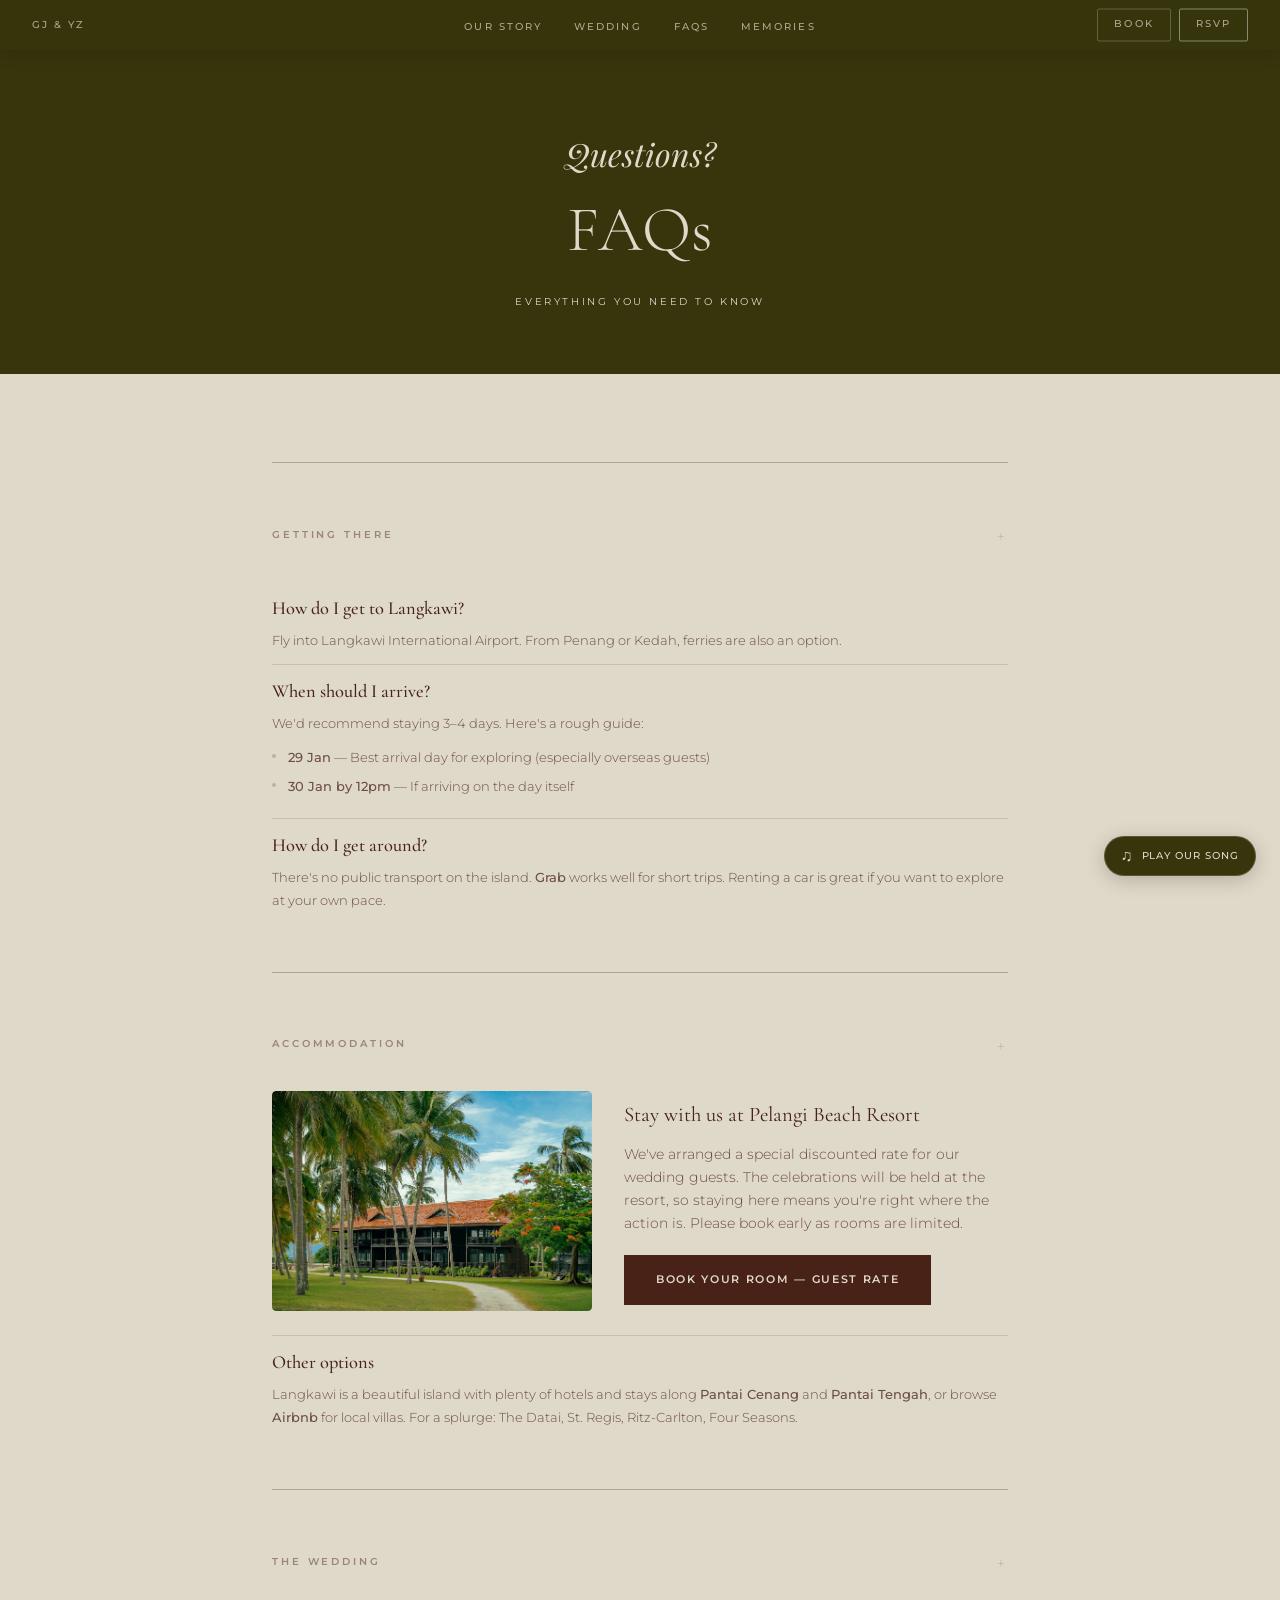
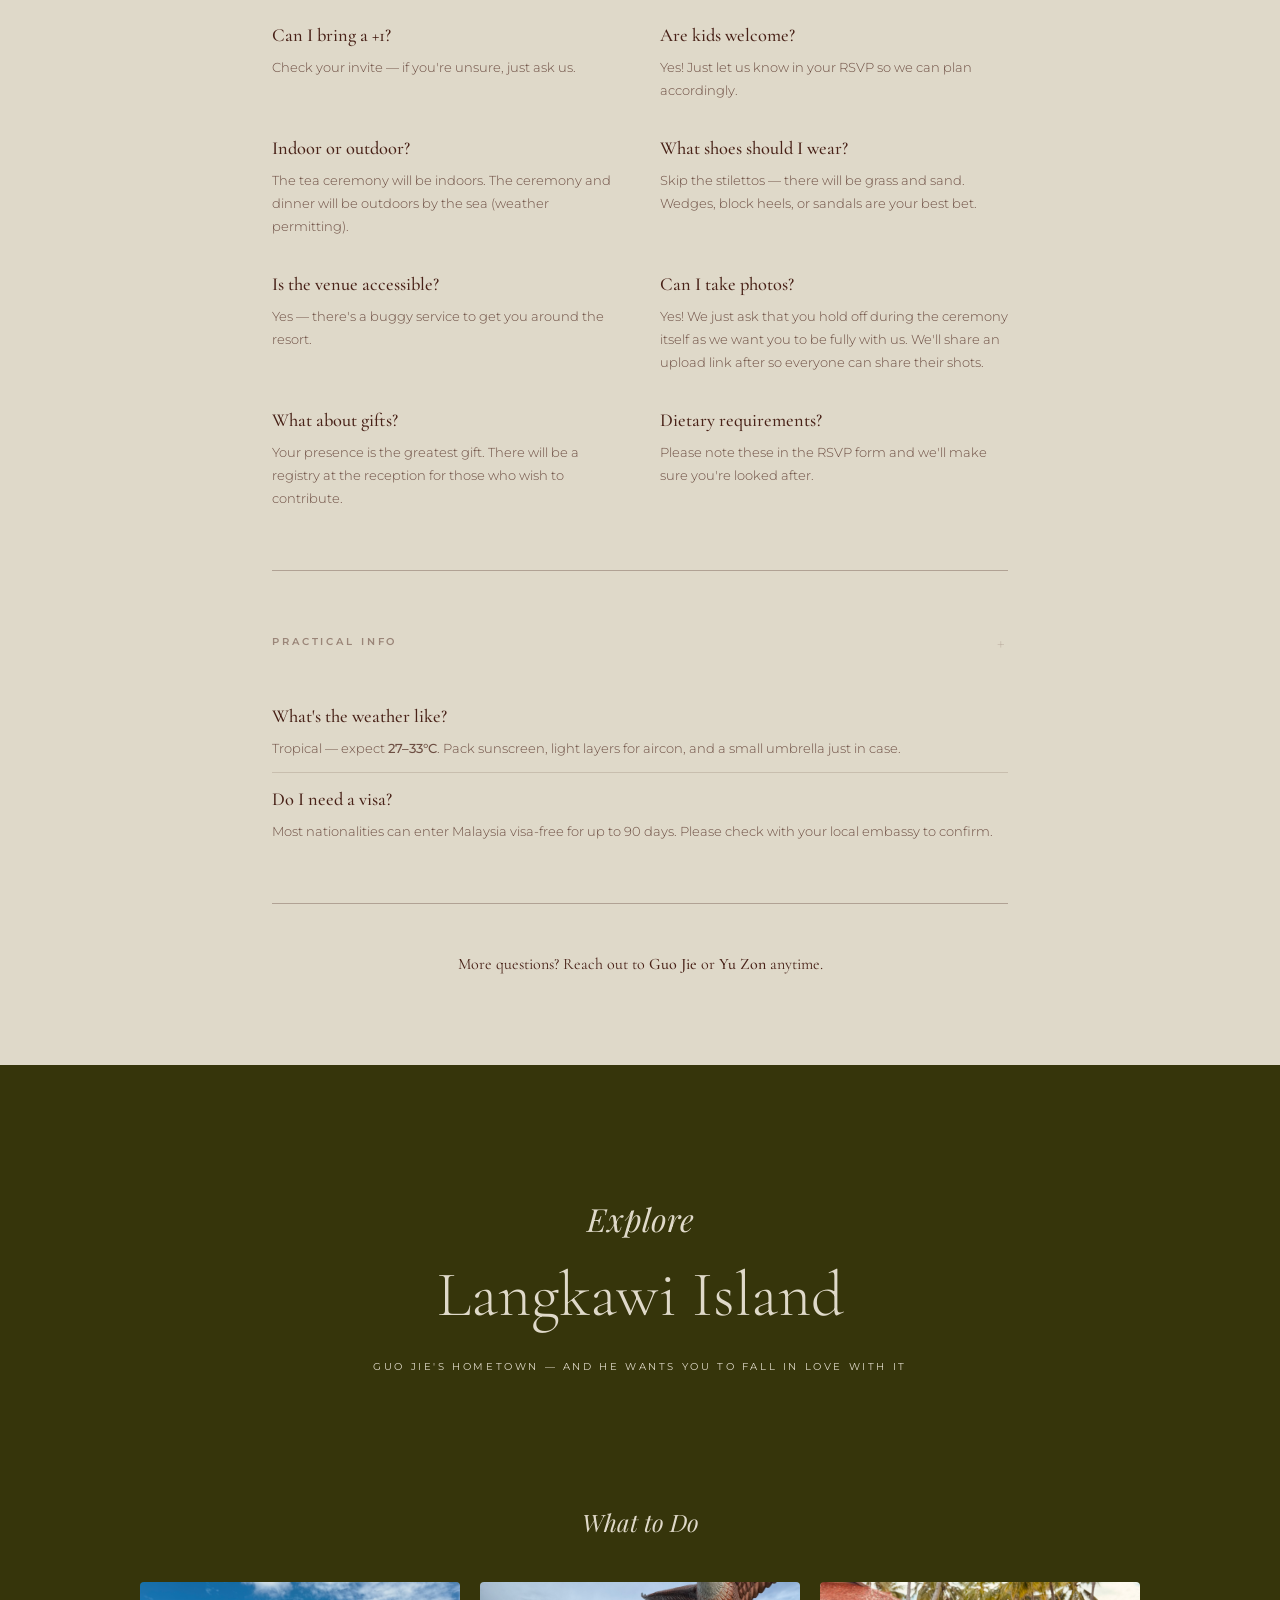
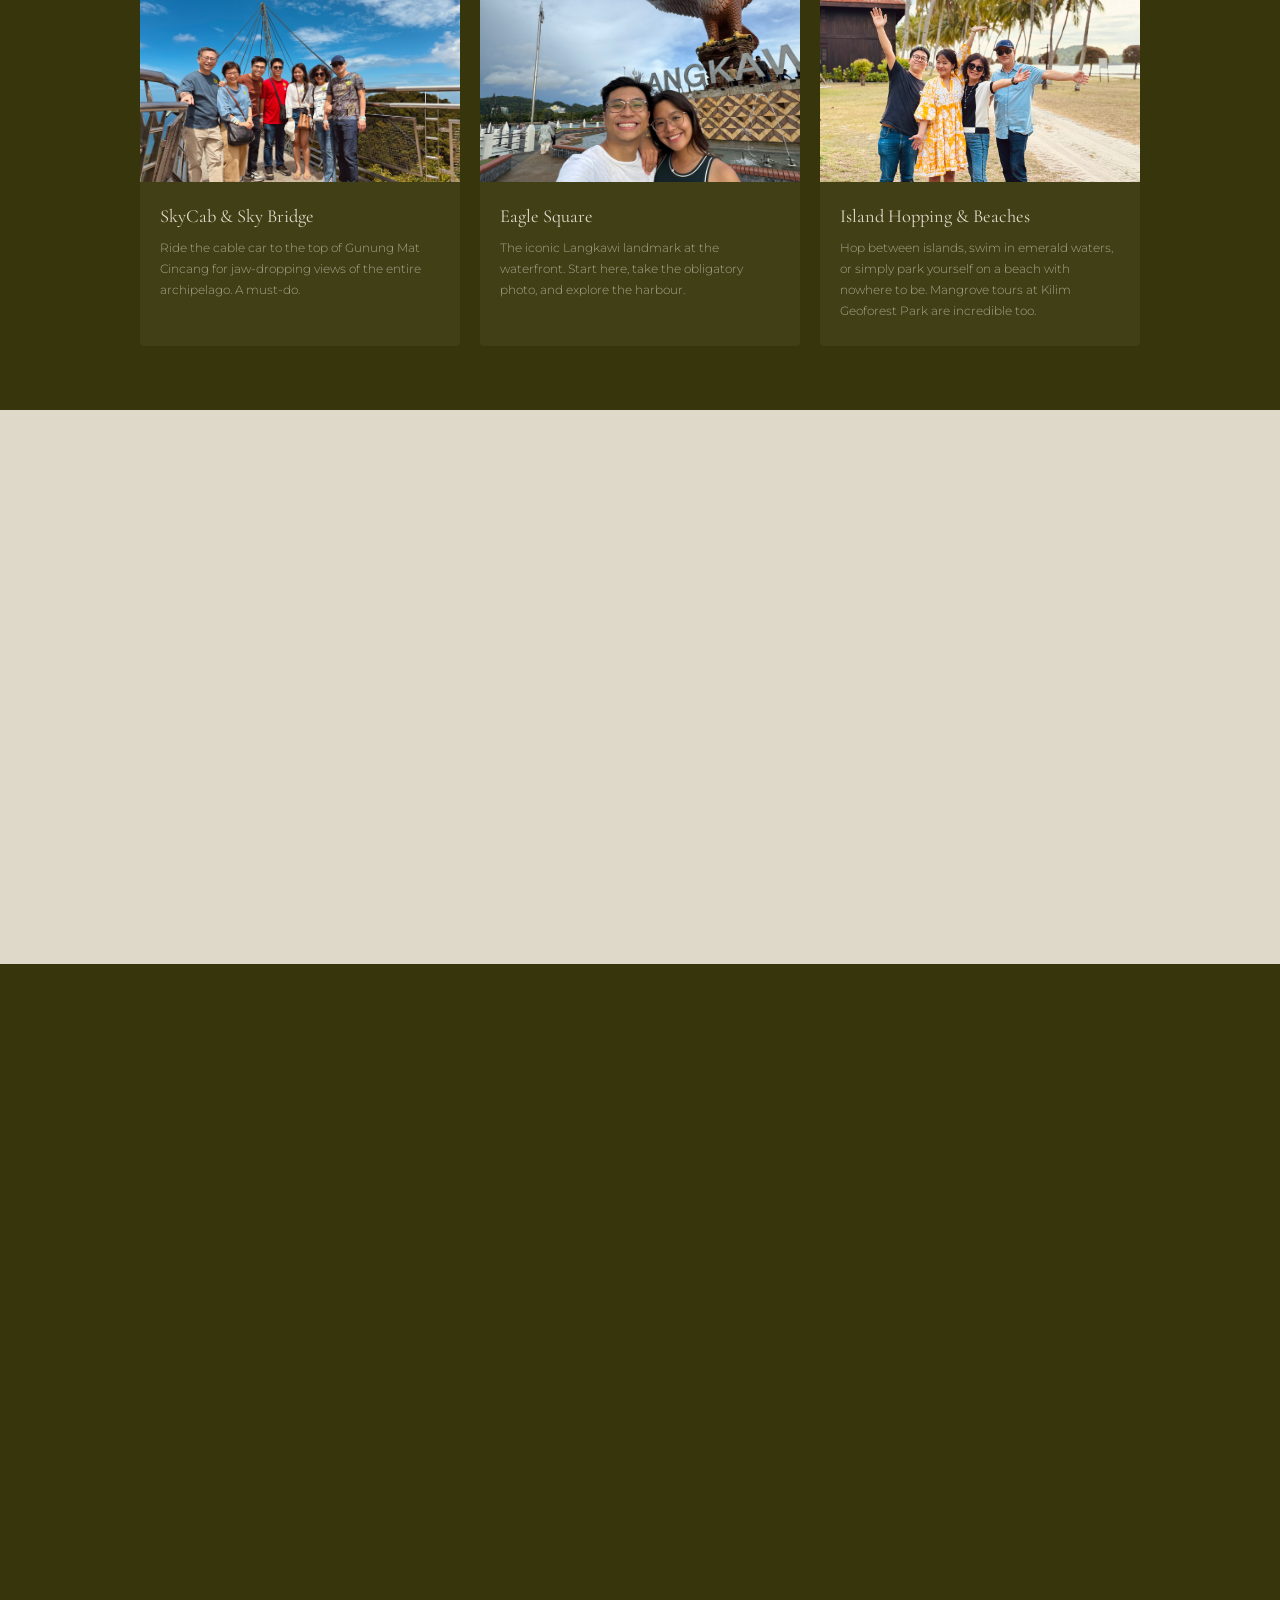
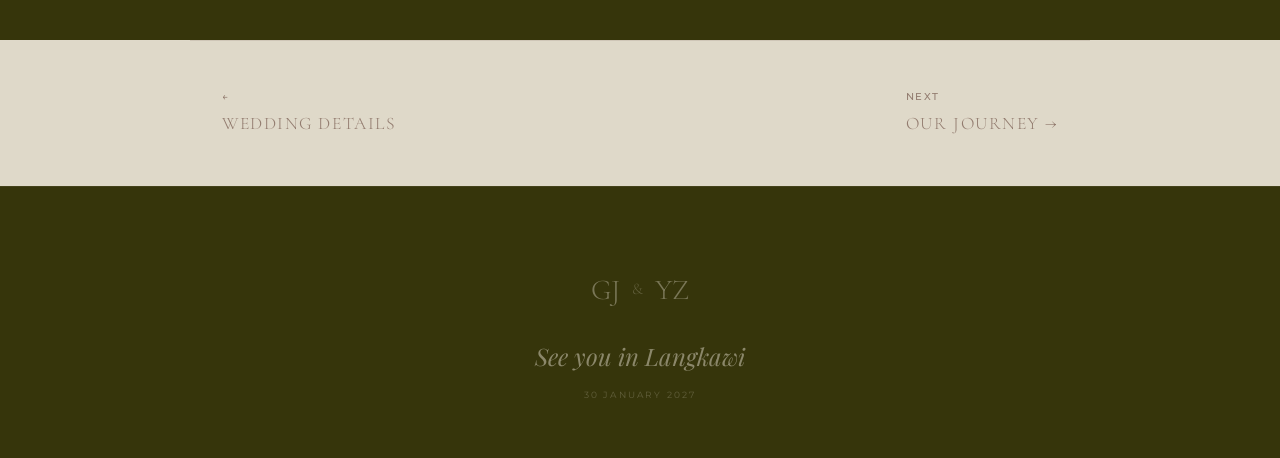
==== commit b1b8257d: "Update wedding website" ====
--- a/faqs.html
+++ b/faqs.html
@@ -2,7 +2,10 @@
 <html lang="en">
 <head>
   <meta charset="UTF-8">
-  <meta name="viewport" content="width=device-width, initial-scale=1.0">
+  <meta name="viewport" content="width=device-width, initial-scale=1.0, viewport-fit=cover">
+  <meta name="theme-color" content="#36350B">
+  <meta name="apple-mobile-web-app-capable" content="yes">
+  <meta name="apple-mobile-web-app-status-bar-style" content="black-translucent">
   <title>FAQs — Guo Jie & Yu Zon</title>
   <link rel="stylesheet" href="styles.css">
   <link rel="preconnect" href="https://fonts.googleapis.com">
@@ -237,13 +240,13 @@
 
   <!-- Navigation -->
   <nav class="nav scrolled" id="nav">
-    <a href="index.html" class="nav-logo">G &amp; Y</a>
+    <a href="index.html" class="nav-logo">GJ &amp; YZ</a>
     <button class="nav-toggle" id="nav-toggle" aria-label="Toggle menu"><span></span><span></span><span></span></button>
     <ul id="nav-menu">
       <li class="nav-dropdown"><a href="story.html#timeline">Our Story</a><ul class="nav-sub"><li><a href="story.html#timeline">How We Met</a></li><li><a href="story.html#proposal">The Proposal</a></li></ul></li>
       <li class="nav-dropdown"><a href="wedding.html#venue">Wedding</a><ul class="nav-sub"><li><a href="wedding.html#venue">Venue &amp; Date</a></li><li><a href="wedding.html#day">The Day</a></li><li><a href="wedding.html#afterparty">After Party</a></li></ul></li>
       <li class="nav-dropdown"><a href="faqs.html#wedding">FAQs</a><ul class="nav-sub"><li><a href="faqs.html#wedding">Wedding</a></li><li><a href="faqs.html#langkawi">Langkawi Guide</a></li></ul></li>
-      <li class="nav-dropdown"><a href="journey.html#seasons">Our Journey</a><ul class="nav-sub"><li><a href="journey.html#seasons">Four Seasons</a></li><li><a href="journey.html#family">Family</a></li><li><a href="journey.html#milestones">Milestones</a></li></ul></li>
+      <li class="nav-dropdown"><a href="journey.html#seasons">Memories</a><ul class="nav-sub"><li><a href="journey.html#seasons">Through the Seasons</a></li><li><a href="journey.html#family">Family</a></li><li><a href="journey.html#milestones">Milestones</a></li></ul></li>
     </ul>
     <div class="nav-ctas">
       <a href="faqs.html#accommodation" class="nav-book">Book</a>
@@ -303,7 +306,7 @@
 
       <div class="accom-card">
         <div class="accom-card-img">
-          <img src="assets/HOTEL PICTURE/island-view-room-exterior.jpg" alt="Pelangi Beach Resort">
+          <img loading="lazy" decoding="async" src="assets/HOTEL PICTURE/island-view-room-exterior.jpg" alt="Pelangi Beach Resort">
         </div>
         <div class="accom-card-body">
           <h4>Stay with us at Pelangi Beach Resort</h4>
@@ -499,8 +502,21 @@
   </nav>
 
   </main>
+
+  <!-- Music player (persistent, outside main) -->
+  <div class="music-float" id="music-float">
+    <button class="music-toggle" id="music-toggle" aria-label="Play our song">
+      <span id="music-icon">&#9835;</span>
+      <span class="music-label" id="music-label">Play our song</span>
+    </button>
+    <div class="music-player" id="music-player">
+      <iframe class="music-iframe" scrolling="no" frameborder="no" allow="autoplay" src="https://w.soundcloud.com/player/?url=https%3A//api.soundcloud.com/playlists/soundcloud%253Aplaylists%253A2228683682&color=%231b1917&auto_play=false&hide_related=false&show_comments=false&show_user=false&show_reposts=false&show_teaser=false&visual=true"></iframe>
+      <div class="music-credit"><a href="https://soundcloud.com/yu-zon-c" title="Yu Zon" target="_blank" rel="noopener">Yu Zon</a> · <a href="https://soundcloud.com/yu-zon-c/sets/sing-a-song-of-love" title="sing a song of love" target="_blank" rel="noopener">sing a song of love</a></div>
+    </div>
+  </div>
+
   <!-- Footer -->
-  <footer class="footer"><div class="footer-monogram"><span class="footer-monogram-letter">G</span><span class="footer-ampersand">&amp;</span><span class="footer-monogram-letter">Y</span></div><p class="footer-closing">See you in Langkawi</p><p class="footer-date">30 January 2027</p></footer>
+  <footer class="footer"><div class="footer-monogram"><span class="footer-monogram-letter">GJ</span><span class="footer-ampersand">&amp;</span><span class="footer-monogram-letter">YZ</span></div><p class="footer-closing">See you in Langkawi</p><p class="footer-date">30 January 2027</p></footer>
   <script src="script.js"></script>
 
 </body>
--- a/styles.css
+++ b/styles.css
@@ -66,18 +66,25 @@
   box-shadow: 0 1px 20px rgba(0, 0, 0, 0.15);
 }
 
-/* Nav logo */
+/* Nav logo — matches footer monogram (serif, light, no box) */
 .nav-logo {
   font-family: var(--font-serif);
-  font-size: 1rem;
-  font-weight: 300;
-  color: var(--beige);
-  letter-spacing: 0.1em;
-  opacity: 0.6;
+  font-size: 1.4rem;
+  font-weight: 300;
+  color: var(--beige);
+  letter-spacing: 0.12em;
+  opacity: 0.9;
   position: absolute;
   left: 2rem;
   top: 50%;
   transform: translateY(-50%);
+  transition: opacity 0.3s ease, transform 0.3s ease;
+  z-index: 11;
+}
+
+.nav-logo:hover {
+  opacity: 1;
+  transform: translateY(-50%) scale(1.04);
 }
 
 .nav ul {
@@ -238,27 +245,23 @@
   overflow: hidden;
 }
 
-/* Background image — animates in with a slow zoom */
+/* Background image — fades in cleanly, no parallax to avoid scroll flicker */
 .hero::before {
   content: '';
   position: absolute;
-  inset: -20px;
+  inset: 0;
   background:
     url('assets/IMG_6155.JPG')
-    center calc(20% + var(--parallax-y, 0px)) / cover no-repeat;
-  animation: heroImageReveal 2s ease-out forwards;
+    center 20% / cover no-repeat;
+  animation: heroImageReveal 1.6s ease-out forwards;
   z-index: 0;
+  opacity: 0;
+  backface-visibility: hidden;
 }
 
 @keyframes heroImageReveal {
-  0% {
-    transform: scale(1.08);
-    opacity: 0;
-  }
-  100% {
-    transform: scale(1);
-    opacity: 1;
-  }
+  0% { opacity: 0; }
+  100% { opacity: 1; }
 }
 
 /* Gradient overlay — strong at bottom for text contrast */
@@ -411,8 +414,8 @@
 /* --- Floating music player --- */
 .music-float {
   position: fixed;
-  bottom: 1.5rem;
-  right: 1.5rem;
+  bottom: calc(1.5rem + env(safe-area-inset-bottom, 0px));
+  right: calc(1.5rem + env(safe-area-inset-right, 0px));
   z-index: 900;
 }
 
@@ -465,6 +468,36 @@
   border-radius: 12px;
   overflow: hidden;
   box-shadow: 0 8px 30px rgba(0, 0, 0, 0.3);
+  width: 320px;
+  background: #1b1917;
+}
+
+.music-iframe {
+  display: block;
+  width: 100%;
+  height: 300px;
+  border: none;
+}
+
+.music-credit {
+  font-family: var(--font-sans);
+  font-size: 0.55rem;
+  color: rgba(223, 217, 201, 0.55);
+  padding: 0.45rem 0.75rem;
+  background: #1b1917;
+  white-space: nowrap;
+  overflow: hidden;
+  text-overflow: ellipsis;
+}
+
+.music-credit a {
+  color: rgba(223, 217, 201, 0.75);
+  text-decoration: none;
+}
+
+.music-credit a:hover {
+  color: var(--beige);
+  text-decoration: underline;
 }
 
 .music-float.open .music-player {
@@ -931,16 +964,14 @@
   margin: 1rem auto 0;
 }
 
-/* Milestones: 5 cards — 3 top, 2 centered bottom */
+/* Milestones: 3 x 3 grid (9 cards), square photos */
 .season-cards--milestones {
-  grid-template-columns: repeat(6, 1fr);
-}
-
-.season-cards--milestones .photo-card:nth-child(1) { grid-column: 1 / 3; }
-.season-cards--milestones .photo-card:nth-child(2) { grid-column: 3 / 5; }
-.season-cards--milestones .photo-card:nth-child(3) { grid-column: 5 / 7; }
-.season-cards--milestones .photo-card:nth-child(4) { grid-column: 2 / 4; }
-.season-cards--milestones .photo-card:nth-child(5) { grid-column: 4 / 6; }
+  grid-template-columns: repeat(3, 1fr);
+}
+
+.season-cards--milestones .photo-card {
+  aspect-ratio: 1 / 1;
+}
 
 /* Milestones section colors */
 .season--milestones {
@@ -2438,10 +2469,16 @@
 @media (max-width: 600px) {
 
   /* Nav hamburger */
-  .nav { padding: 0; }
-  .nav-logo { left: 1rem; font-size: 0.85rem; }
-  .nav-ctas { right: 3.5rem; gap: 0.35rem; }
-  .nav-book, .nav-rsvp { font-size: 0.45rem; padding: 0.35rem 0.6rem; }
+  .nav { padding: 0.5rem 0; min-height: 56px; }
+  .nav.scrolled { padding: 0.5rem 0; }
+  .nav-logo {
+    left: 0.9rem;
+    font-size: 1.05rem;
+    letter-spacing: 0.1em;
+  }
+  .nav-ctas { right: 3.25rem; gap: 0.3rem; }
+  .nav-book, .nav-rsvp { font-size: 0.45rem; padding: 0.35rem 0.55rem; }
+  .nav-toggle { padding: 0.6rem; position: absolute; right: 0.25rem; top: 50%; transform: translateY(-50%); }
 
   .nav > ul {
     display: none;
@@ -2504,13 +2541,31 @@
   .countdown-strip { gap: 1.25rem; padding: 1.25rem 1rem; }
   .countdown-unit span { font-size: 1.4rem; }
 
-  /* Music player */
-  .music-float { bottom: 0.75rem; right: 0.75rem; }
-  .music-toggle { padding: 0.45rem 0.75rem; font-size: 0.5rem; }
-  .music-toggle #music-icon { font-size: 0.85rem; }
+  /* Music player — minimal icon-only floating button on mobile */
+  .music-float {
+    bottom: calc(0.6rem + env(safe-area-inset-bottom, 0px));
+    right: calc(0.6rem + env(safe-area-inset-right, 0px));
+    opacity: 0.55;
+  }
+  .music-float:hover, .music-float.open { opacity: 1; }
+  .music-toggle {
+    padding: 0;
+    width: 34px;
+    height: 34px;
+    display: inline-flex;
+    align-items: center;
+    justify-content: center;
+    border-radius: 50%;
+  }
+  .music-toggle #music-icon { font-size: 0.85rem; line-height: 1; }
   .music-label { display: none; }
-  .music-player { max-width: 250px; }
-  .music-player iframe { width: 250px; height: 80px; }
+  .music-player {
+    width: calc(100vw - 1.2rem);
+    max-width: 280px;
+    right: 0;
+  }
+  .music-iframe { height: 240px; }
+  .music-credit { font-size: 0.5rem; padding: 0.35rem 0.6rem; }
 
   /* Page layout */
   .page-header { padding: 6rem 1.5rem 3rem; }
@@ -2619,6 +2674,71 @@
 @supports (height: 100svh) {
   .hero, .hero::before { min-height: 100svh; }
 }
+
+/* --- Body scroll lock when mobile menu is open --- */
+body.menu-open {
+  overflow: hidden;
+  touch-action: none;
+}
+
+/* --- Mobile-specific polish --- */
+@media (max-width: 600px) {
+  /* Bigger tap targets on nav links */
+  .nav > ul a {
+    min-height: 44px;
+    display: flex;
+    align-items: center;
+  }
+  .nav-sub a { min-height: 36px; }
+
+  /* Book / RSVP buttons: keep small visual size but ensure 36px tap height */
+  .nav-book, .nav-rsvp {
+    min-height: 36px;
+    display: inline-flex;
+    align-items: center;
+    line-height: 1;
+  }
+
+  /* Hamburger toggle large hit area without changing visual size */
+  .nav-toggle {
+    width: 44px;
+    height: 44px;
+    padding: 11px;
+  }
+
+  /* Music toggle: ensure square 40+ tap target while staying small visually */
+  .music-toggle { min-width: 40px; min-height: 40px; }
+
+  /* Slightly larger base font for readability on small phones */
+  body { font-size: 16px; }
+
+  /* Avoid orphaned long words breaking layout */
+  .card-back-story,
+  .timeline-desc,
+  .proposal-block p,
+  .faq-item p { word-break: break-word; overflow-wrap: anywhere; }
+
+  /* Smoother momentum scrolling on iOS for any internal scrollers */
+  .nav > ul.open { -webkit-overflow-scrolling: touch; }
+
+  /* Photo card hover scale stays at 1 on touch (no hover state) */
+  .photo-card:not(.flipped):hover .card-front img,
+  .why-langkawi-image:hover img,
+  .langkawi-card:hover .langkawi-card-img img,
+  .accom-card-img:hover img,
+  .timeline-photo--filled:hover img,
+  .chapter-card:hover .chapter-card-bg {
+    transform: none;
+  }
+}
+
+/* Mute hover-driven transforms on coarse pointer (touch) devices regardless of width */
+@media (hover: none) {
+  .photo-card:not(.flipped):hover .card-front img { transform: none; }
+  .chapter-card:hover .chapter-card-bg { transform: none; }
+  .nav-logo:hover { transform: translateY(-50%); }
+}
+
 
 /* Reduced motion */
 @media (prefers-reduced-motion: reduce) {
@@ -2632,3 +2752,383 @@
   .hero-overlay { animation: none; opacity: 1; }
   .reveal, .reveal-photo, .fade-in { opacity: 1; transform: none; }
 }
+
+/* ================================================
+   New / additional styles (added)
+   ================================================ */
+
+/* Family section: 2x2 grid, matches the size of 3-col season cards */
+.season--family .season-cards {
+  grid-template-columns: repeat(2, 1fr);
+  max-width: 720px;
+}
+
+/* Dress code paragraph block */
+.dress-code-details {
+  max-width: 620px;
+  margin: 1rem auto 0;
+  text-align: left;
+}
+
+.dress-code-line {
+  font-family: var(--font-serif);
+  font-size: 1rem;
+  font-weight: 300;
+  line-height: 1.85;
+  color: var(--beige);
+  opacity: 0.85;
+  margin-bottom: 1rem;
+}
+
+.dress-code-line strong {
+  font-weight: 500;
+  letter-spacing: 0.05em;
+  opacity: 1;
+}
+
+.dress-code-avoid {
+  opacity: 0.6;
+}
+
+.dress-code-tagline {
+  text-align: center;
+  font-size: 1.05rem;
+  opacity: 0.75;
+  margin-top: 1.25rem;
+}
+
+/* Wedding RSVP CTA section */
+.rsvp-cta {
+  display: grid;
+  grid-template-columns: 1fr 1fr;
+  min-height: 480px;
+  background: var(--beige);
+}
+
+.rsvp-cta-image {
+  position: relative;
+  overflow: hidden;
+  background: rgba(72, 33, 23, 0.08);
+  display: flex;
+  align-items: center;
+  justify-content: center;
+}
+
+.rsvp-cta-image img {
+  width: 100%;
+  height: 100%;
+  object-fit: cover;
+  position: relative;
+  z-index: 2;
+}
+
+.rsvp-cta-image-placeholder-label {
+  position: absolute;
+  z-index: 1;
+  font-family: var(--font-sans);
+  font-size: 0.6rem;
+  font-weight: 500;
+  letter-spacing: 0.25em;
+  text-transform: uppercase;
+  color: var(--brown);
+  opacity: 0.4;
+}
+
+.rsvp-cta-image--placeholder {
+  border: 2px dashed rgba(72, 33, 23, 0.18);
+}
+
+.rsvp-cta-content {
+  display: flex;
+  flex-direction: column;
+  justify-content: center;
+  text-align: center;
+  padding: 4rem 3rem;
+}
+
+.rsvp-cta-content .script-label {
+  color: var(--brown);
+  opacity: 0.65;
+}
+
+.rsvp-cta-content .section-heading {
+  color: var(--brown);
+  margin-bottom: 1.5rem;
+}
+
+.rsvp-cta-desc {
+  font-family: var(--font-serif);
+  font-size: 1.1rem;
+  font-weight: 300;
+  line-height: 1.8;
+  color: var(--brown);
+  opacity: 0.8;
+  margin-bottom: 2rem;
+  max-width: 420px;
+  align-self: center;
+}
+
+.rsvp-cta-desc strong {
+  font-weight: 500;
+}
+
+.rsvp-cta-btn {
+  display: inline-block;
+  align-self: center;
+  font-family: var(--font-sans);
+  font-size: 0.7rem;
+  font-weight: 600;
+  letter-spacing: 0.25em;
+  text-transform: uppercase;
+  background: var(--brown);
+  color: var(--beige);
+  padding: 1.1rem 2.5rem;
+  border: none;
+  transition: all 0.35s ease;
+  margin-bottom: 1.5rem;
+}
+
+.rsvp-cta-btn:hover {
+  background: var(--dark-olive);
+  transform: translateY(-2px);
+  box-shadow: 0 8px 28px rgba(72, 33, 23, 0.25);
+}
+
+.rsvp-cta-note {
+  font-family: var(--font-serif);
+  font-size: 0.95rem;
+  font-style: italic;
+  color: var(--brown);
+  opacity: 0.65;
+}
+
+.rsvp-cta-note strong {
+  font-weight: 500;
+}
+
+/* Memories cover (replaces simple page-header on journey page) */
+.memories-cover {
+  position: relative;
+  min-height: 60vh;
+  display: flex;
+  align-items: center;
+  justify-content: center;
+  text-align: center;
+  overflow: hidden;
+}
+
+.memories-cover-bg {
+  position: absolute;
+  inset: 0;
+  background-image:
+    url('assets/Actual Pic-Video folder/memories-cover.jpg'),
+    url('assets/Actual Pic-Video folder/Summer/IMG_6289.jpeg');
+  background-size: cover;
+  background-position: center;
+}
+
+.memories-cover-overlay {
+  position: absolute;
+  inset: 0;
+  background: linear-gradient(180deg, rgba(54,53,11,0.35) 0%, rgba(54,53,11,0.65) 100%);
+}
+
+.memories-cover-content {
+  position: relative;
+  z-index: 2;
+  padding: 6rem 1.5rem 3rem;
+  color: var(--beige);
+}
+
+.memories-cover-content .script-label {
+  color: var(--beige);
+  opacity: 0.75;
+}
+
+.memories-cover-content .section-heading {
+  color: var(--beige);
+  margin-bottom: 0.5rem;
+}
+
+.memories-cover-subtitle {
+  font-family: var(--font-serif);
+  font-size: 1.05rem;
+  font-weight: 300;
+  font-style: italic;
+  color: var(--beige);
+  opacity: 0.75;
+  max-width: 460px;
+  margin: 0.5rem auto 0;
+}
+
+/* Tap-to-read floating hint (Memories page) */
+.tap-hint {
+  position: fixed;
+  left: 50%;
+  bottom: calc(5rem + env(safe-area-inset-bottom, 0px));
+  transform: translateX(-50%);
+  z-index: 850;
+  display: flex;
+  align-items: center;
+  gap: 0.5rem;
+  padding: 0.75rem 1.25rem;
+  background: rgba(72, 33, 23, 0.92);
+  color: var(--beige);
+  border-radius: 999px;
+  font-family: var(--font-sans);
+  font-size: 0.7rem;
+  font-weight: 500;
+  letter-spacing: 0.12em;
+  text-transform: uppercase;
+  box-shadow: 0 8px 28px rgba(0, 0, 0, 0.25);
+  pointer-events: none;
+  animation: tapHintBob 2.4s ease-in-out infinite;
+  transition: opacity 0.4s ease, transform 0.4s ease;
+}
+
+.tap-hint-icon {
+  font-size: 1rem;
+  animation: tapHintTap 1.4s ease-in-out infinite;
+}
+
+.tap-hint--hidden,
+.tap-hint--seen {
+  opacity: 0;
+  transform: translateX(-50%) translateY(20px);
+  pointer-events: none;
+}
+
+@keyframes tapHintBob {
+  0%, 100% { transform: translateX(-50%) translateY(0); }
+  50% { transform: translateX(-50%) translateY(-6px); }
+}
+
+@keyframes tapHintTap {
+  0%, 100% { transform: scale(1); }
+  50% { transform: scale(1.18); }
+}
+
+/* Timeline graduation photos */
+.timeline-graduation-photos {
+  display: grid;
+  grid-template-columns: 1fr 1fr;
+  gap: 0.5rem;
+  margin: 0.75rem auto 0;
+  max-width: 360px;
+}
+
+.timeline-graduation-photos img {
+  width: 100%;
+  aspect-ratio: 3 / 4;
+  object-fit: cover;
+  border-radius: 4px;
+}
+
+/* Proposal video banner (Sky Bridge) */
+.proposal-video-banner {
+  margin: 2rem 0 2.5rem;
+  border-radius: 4px;
+  overflow: hidden;
+  position: relative;
+  height: 360px;
+  background: rgba(72, 33, 23, 0.08);
+}
+
+.proposal-video-banner video {
+  width: 100%;
+  height: 100%;
+  object-fit: cover;
+  display: block;
+}
+
+/* Proposal photo positioning fixes */
+.proposal-photo-row img.proposal-photo--lower {
+  object-position: center 70%;
+}
+
+.proposal-photo-row img.proposal-photo--green-field {
+  object-position: center 35%;
+}
+
+/* Extra breathing room below a photo row when needed */
+.proposal-photo-row--spaced {
+  margin-bottom: 3.5rem;
+}
+
+@media (max-width: 600px) {
+  .proposal-photo-row--spaced { margin-bottom: 2.25rem; }
+}
+
+/* Portrait variant — wider gap, taller boxes that respect portrait shape */
+.proposal-photo-row--portrait {
+  display: grid;
+  grid-template-columns: repeat(3, 1fr);
+  gap: 1.75rem;
+  margin: 2.5rem 0 0.75rem;
+}
+
+.proposal-photo-row--portrait img {
+  width: 100%;
+  height: auto;
+  aspect-ratio: 3 / 4;
+  object-fit: cover;
+  object-position: center 30%;
+  border-radius: 4px;
+  box-shadow: 0 4px 18px rgba(72, 33, 23, 0.12);
+}
+
+.proposal-photo-caption {
+  font-family: var(--font-serif);
+  font-size: 1rem;
+  font-style: italic;
+  color: var(--brown);
+  opacity: 0.7;
+  text-align: center;
+  margin: 0.5rem auto 2.5rem;
+  max-width: 620px;
+  line-height: 1.65;
+}
+
+@media (max-width: 600px) {
+  .proposal-photo-row img {
+    height: 280px;
+    object-position: center 30%;
+  }
+  .proposal-photo-row img.proposal-photo--lower {
+    object-position: center 40%;
+  }
+  .proposal-photo-row img.proposal-photo--green-field {
+    object-position: center 55%;
+    height: 320px;
+  }
+
+  .proposal-photo-row--portrait {
+    grid-template-columns: 1fr;
+    gap: 1.25rem;
+  }
+  .proposal-photo-row--portrait img {
+    height: auto;
+    aspect-ratio: 3 / 4;
+    max-width: 320px;
+    margin: 0 auto;
+  }
+
+  .proposal-photo-caption { font-size: 0.9rem; margin-bottom: 2rem; }
+
+  .proposal-video-banner { height: 240px; border-radius: 0; }
+
+  .memories-cover { min-height: 45vh; }
+  .memories-cover-content { padding: 5rem 1rem 2rem; }
+
+  .rsvp-cta { grid-template-columns: 1fr; min-height: auto; }
+  .rsvp-cta-image { height: 220px; order: 0; }
+  .rsvp-cta-content { padding: 2.5rem 1.5rem 3rem; order: 1; }
+
+  .tap-hint {
+    font-size: 0.6rem;
+    padding: 0.6rem 1rem;
+    bottom: 4.25rem;
+  }
+
+  .timeline-graduation-photos { max-width: 280px; }
+}
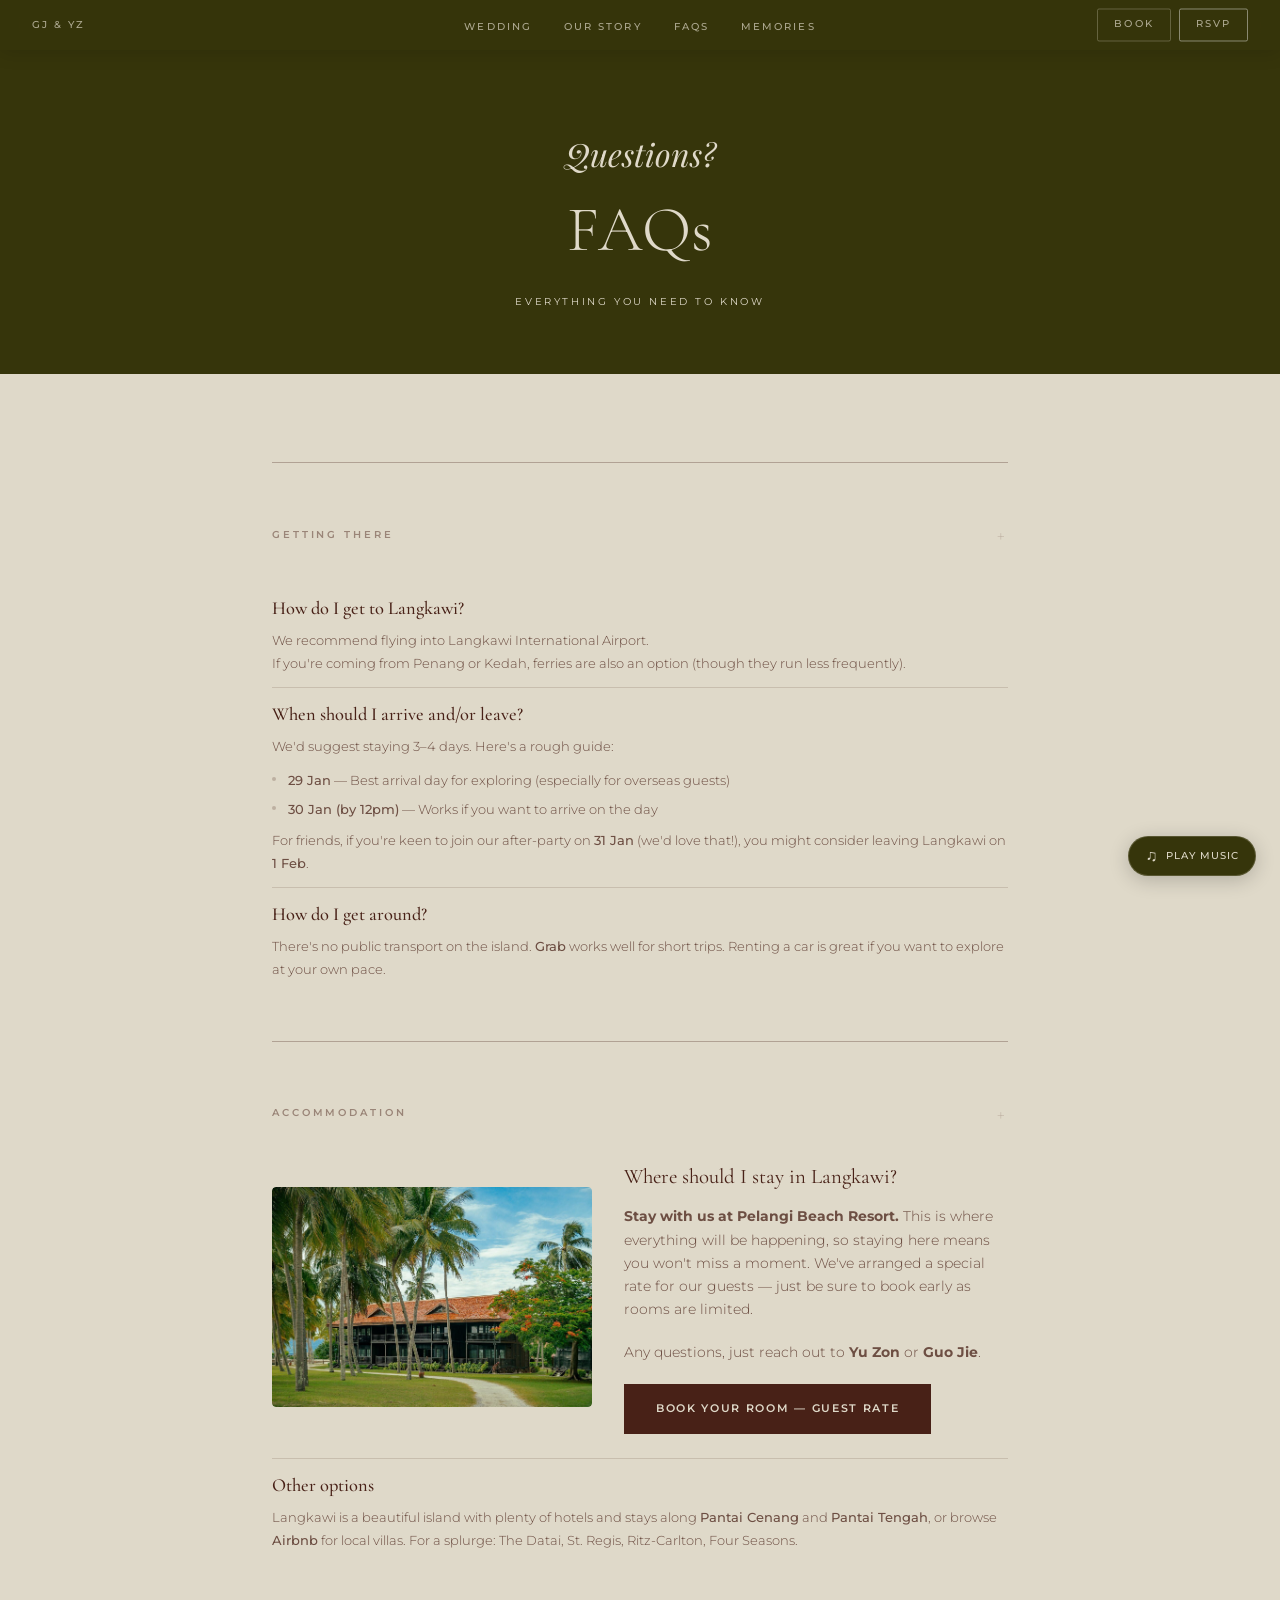
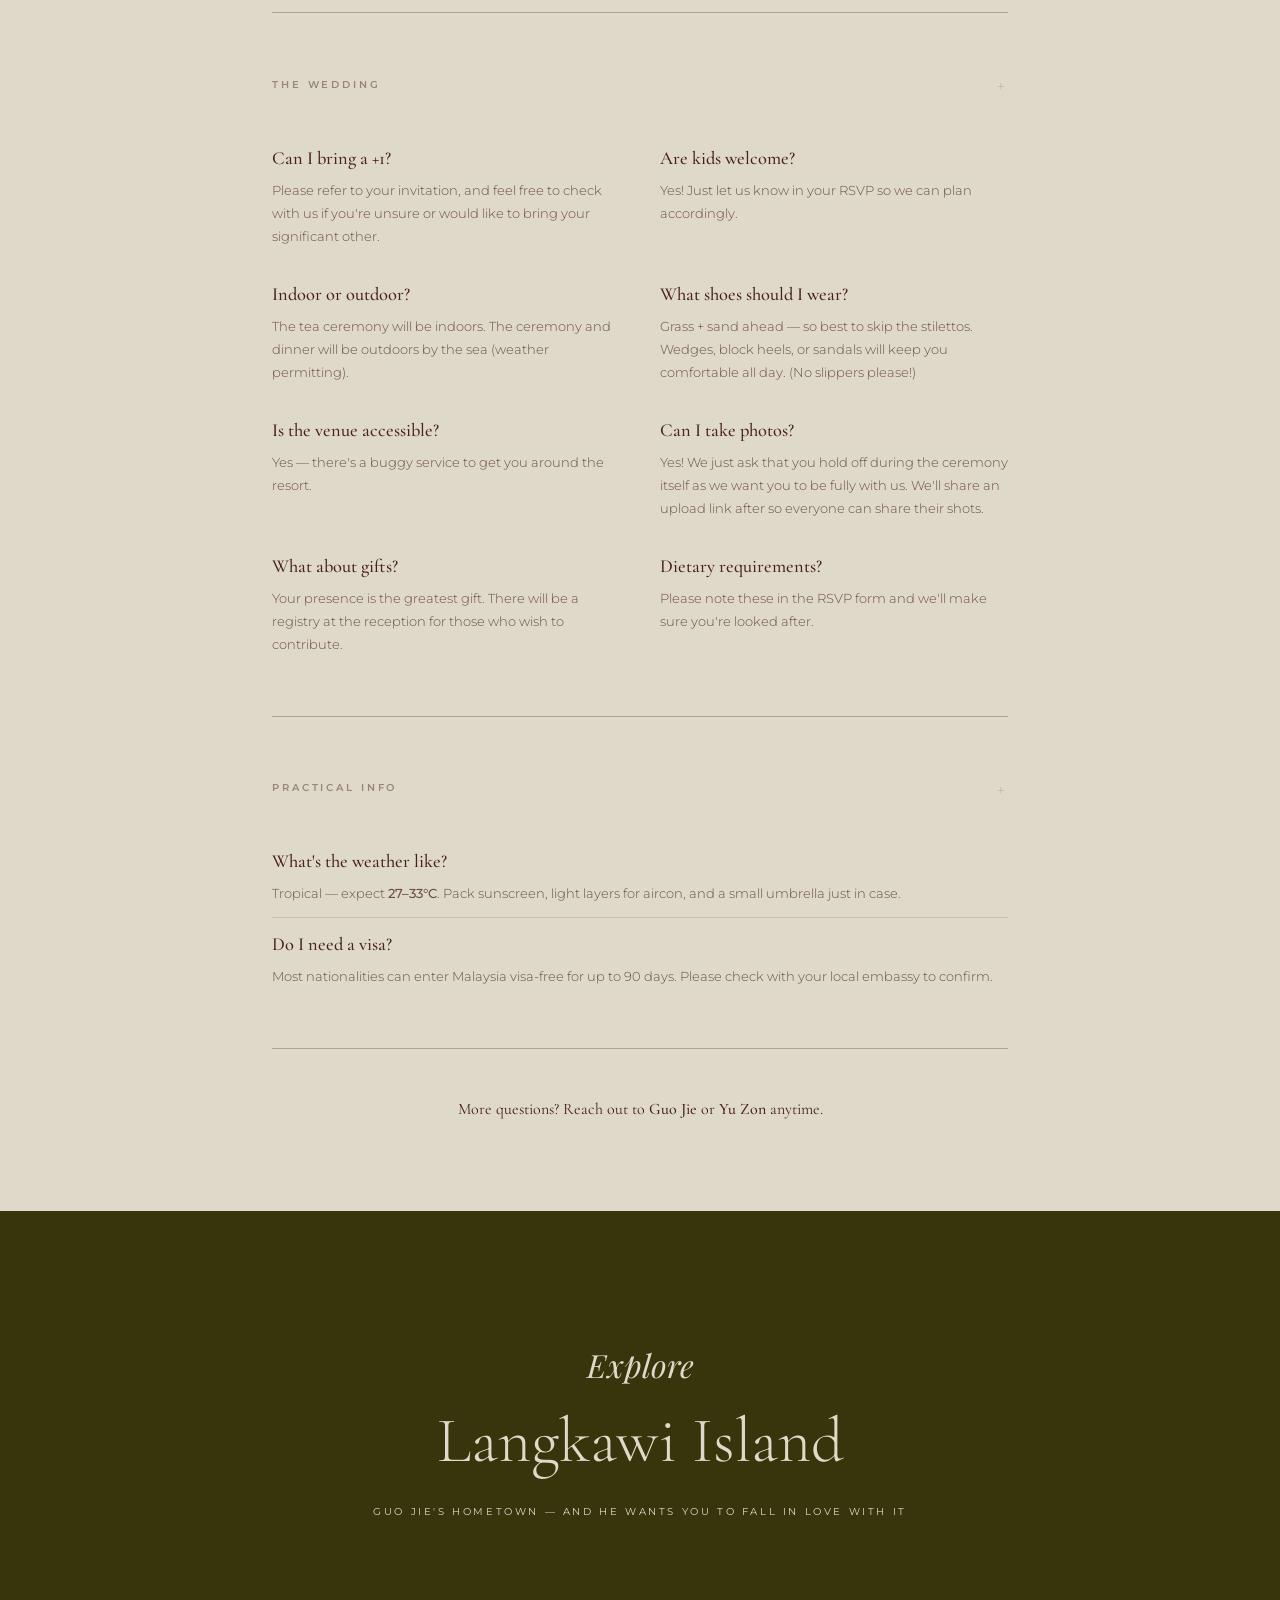
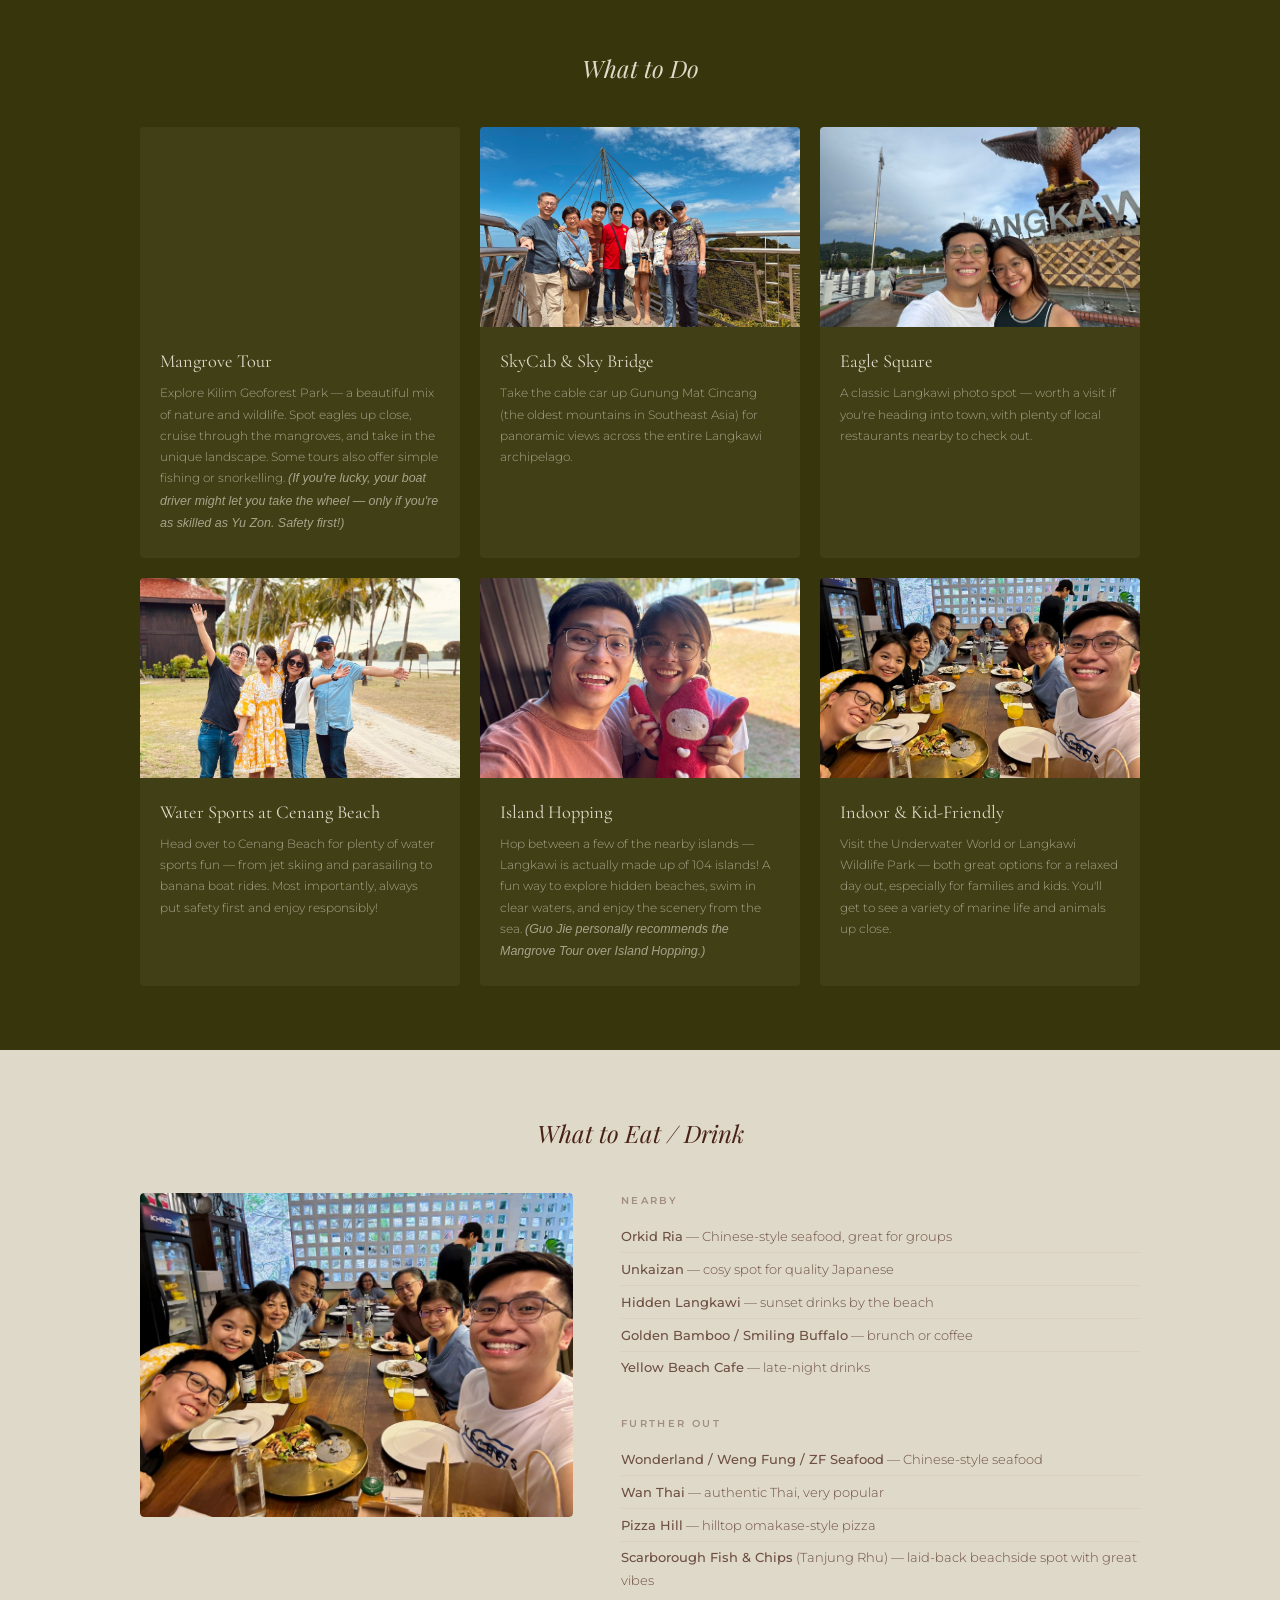
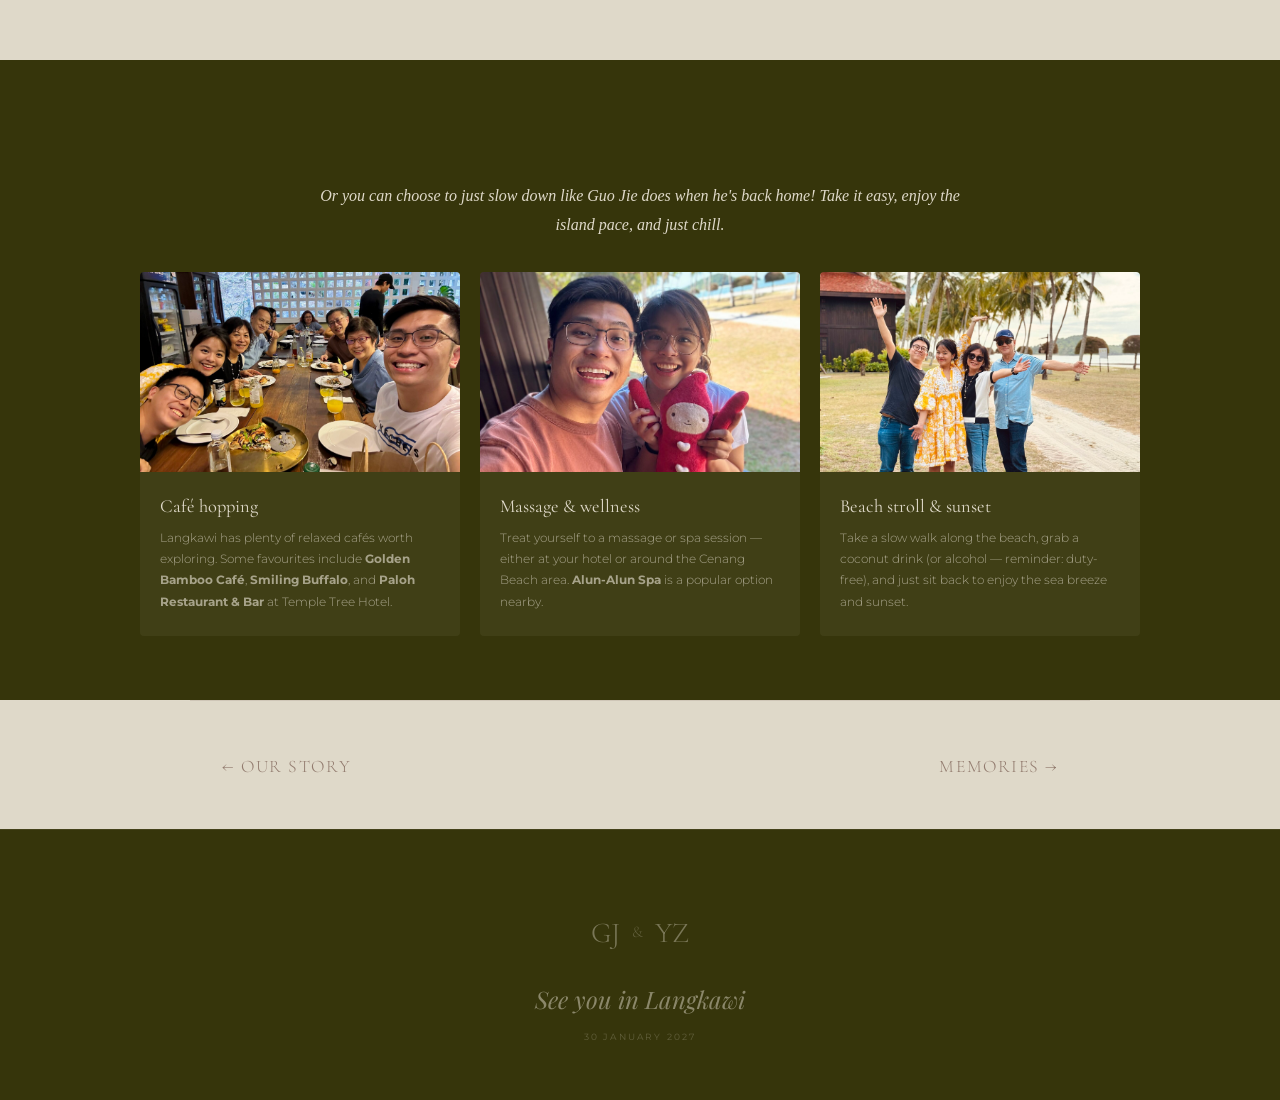
==== commit c1f1c7b0: "Apply review notes: nav order, RSVP placement, FAQ + Langkawi rewrites - Wedding page: RSVP now foll" ====
--- a/faqs.html
+++ b/faqs.html
@@ -39,6 +39,19 @@
       color: var(--brown);
     }
 
+    .langkawi-section-intro {
+      font-family: var(--font-serif);
+      font-size: 1rem;
+      font-weight: 300;
+      font-style: italic;
+      line-height: 1.8;
+      color: var(--beige);
+      opacity: 0.75;
+      text-align: center;
+      max-width: 640px;
+      margin: -1.25rem auto 2rem;
+    }
+
     /* 3-card grid */
     .langkawi-cards {
       display: grid;
@@ -62,14 +75,17 @@
       overflow: hidden;
     }
 
-    .langkawi-card-img img {
+    .langkawi-card-img img,
+    .langkawi-card-img video {
       width: 100%;
       height: 100%;
       object-fit: cover;
       transition: transform 0.6s ease;
-    }
-
-    .langkawi-card:hover .langkawi-card-img img {
+      display: block;
+    }
+
+    .langkawi-card:hover .langkawi-card-img img,
+    .langkawi-card:hover .langkawi-card-img video {
       transform: scale(1.05);
     }
 
@@ -243,8 +259,8 @@
     <a href="index.html" class="nav-logo">GJ &amp; YZ</a>
     <button class="nav-toggle" id="nav-toggle" aria-label="Toggle menu"><span></span><span></span><span></span></button>
     <ul id="nav-menu">
+      <li class="nav-dropdown"><a href="wedding.html#venue">Wedding</a><ul class="nav-sub"><li><a href="wedding.html#venue">Venue &amp; Date</a></li><li><a href="wedding.html#day">The Day</a></li><li><a href="wedding.html#afterparty">After Party</a></li></ul></li>
       <li class="nav-dropdown"><a href="story.html#timeline">Our Story</a><ul class="nav-sub"><li><a href="story.html#timeline">How We Met</a></li><li><a href="story.html#proposal">The Proposal</a></li></ul></li>
-      <li class="nav-dropdown"><a href="wedding.html#venue">Wedding</a><ul class="nav-sub"><li><a href="wedding.html#venue">Venue &amp; Date</a></li><li><a href="wedding.html#day">The Day</a></li><li><a href="wedding.html#afterparty">After Party</a></li></ul></li>
       <li class="nav-dropdown"><a href="faqs.html#wedding">FAQs</a><ul class="nav-sub"><li><a href="faqs.html#wedding">Wedding</a></li><li><a href="faqs.html#langkawi">Langkawi Guide</a></li></ul></li>
       <li class="nav-dropdown"><a href="journey.html#seasons">Memories</a><ul class="nav-sub"><li><a href="journey.html#seasons">Through the Seasons</a></li><li><a href="journey.html#family">Family</a></li><li><a href="journey.html#milestones">Milestones</a></li></ul></li>
     </ul>
@@ -275,19 +291,20 @@
 
       <div class="faq-item">
         <h4>How do I get to Langkawi?</h4>
-        <p>Fly into Langkawi International Airport. From Penang or Kedah, ferries are also an option.</p>
+        <p>We recommend flying into Langkawi International Airport.</p>
+        <p>If you're coming from Penang or Kedah, ferries are also an option (though they run less frequently).</p>
       </div>
 
       <div class="faq-divider-thin"></div>
 
       <div class="faq-item">
-        <h4>When should I arrive?</h4>
-        <p>We'd recommend staying 3&ndash;4 days. Here's a rough guide:</p>
+        <h4>When should I arrive and/or leave?</h4>
+        <p>We'd suggest staying 3&ndash;4 days. Here's a rough guide:</p>
         <ul class="faq-list-items">
-          <li><strong>29 Jan</strong> &mdash; Best arrival day for exploring (especially overseas guests)</li>
-          <li><strong>30 Jan by 12pm</strong> &mdash; If arriving on the day itself</li>
-          <!-- <li><strong>1 Feb</strong> &mdash; Recommended departure if joining the after-party on 31 Jan</li> -->
+          <li><strong>29 Jan</strong> &mdash; Best arrival day for exploring (especially for overseas guests)</li>
+          <li><strong>30 Jan (by 12pm)</strong> &mdash; Works if you want to arrive on the day</li>
         </ul>
+        <p>For friends, if you're keen to join our after-party on <strong>31 Jan</strong> (we'd love that!), you might consider leaving Langkawi on <strong>1 Feb</strong>.</p>
       </div>
 
       <div class="faq-divider-thin"></div>
@@ -309,8 +326,9 @@
           <img loading="lazy" decoding="async" src="assets/HOTEL PICTURE/island-view-room-exterior.jpg" alt="Pelangi Beach Resort">
         </div>
         <div class="accom-card-body">
-          <h4>Stay with us at Pelangi Beach Resort</h4>
-          <p>We've arranged a special discounted rate for our wedding guests. The celebrations will be held at the resort, so staying here means you're right where the action is. Please book early as rooms are limited.</p>
+          <h4>Where should I stay in Langkawi?</h4>
+          <p><strong>Stay with us at Pelangi Beach Resort.</strong> This is where everything will be happening, so staying here means you won't miss a moment. We've arranged a special rate for our guests — just be sure to book early as rooms are limited.</p>
+          <p>Any questions, just reach out to <strong>Yu Zon</strong> or <strong>Guo Jie</strong>.</p>
           <a href="https://be.synxis.com/?adult=2&arrive=2027-01-27&chain=16451&child=0&currency=MYR&depart=2027-02-02&hotel=61664&level=hotel&locale=en-US&productcurrency=MYR&promo=WEDYG&rooms=1" target="_blank" rel="noopener" class="accom-cta">Book Your Room — Guest Rate</a>
         </div>
       </div>
@@ -332,7 +350,7 @@
       <div class="faq-columns">
         <div class="faq-item">
           <h4>Can I bring a +1?</h4>
-          <p>Check your invite &mdash; if you're unsure, just ask us.</p>
+          <p>Please refer to your invitation, and feel free to check with us if you're unsure or would like to bring your significant other.</p>
         </div>
 
         <div class="faq-item">
@@ -347,7 +365,7 @@
 
         <div class="faq-item">
           <h4>What shoes should I wear?</h4>
-          <p>Skip the stilettos &mdash; there will be grass and sand. Wedges, block heels, or sandals are your best bet.</p>
+          <p>Grass + sand ahead &mdash; so best to skip the stilettos. Wedges, block heels, or sandals will keep you comfortable all day. (No slippers please!)</p>
         </div>
 
         <div class="faq-item">
@@ -412,22 +430,41 @@
   <section class="langkawi-section" style="background: var(--dark-olive);">
     <div class="langkawi-section-inner">
       <h2 class="langkawi-section-title reveal">What to Do</h2>
-      <!-- <p>An emerald archipelago of ninety-nine islands, Langkawi is a mystical tapestry of ancient rainforests and limestone peaks draped elegantly across the turquoise expanse of the Andaman Sea.</p> -->
       <div class="langkawi-cards">
+        <div class="langkawi-card reveal">
+          <div class="langkawi-card-img">
+            <video class="autoplay-video" muted loop playsinline preload="metadata">
+              <source src="assets/Actual Pic-Video folder/Langkawi/drive_boat.mov" type="video/quicktime">
+              <source src="assets/Actual Pic-Video folder/Langkawi/drive_boat.mov" type="video/mp4">
+            </video>
+          </div>
+          <h3>Mangrove Tour</h3>
+          <p>Explore Kilim Geoforest Park — a beautiful mix of nature and wildlife. Spot eagles up close, cruise through the mangroves, and take in the unique landscape. Some tours also offer simple fishing or snorkelling. <em>(If you're lucky, your boat driver might let you take the wheel — only if you're as skilled as Yu Zon. Safety first!)</em></p>
+        </div>
         <div class="langkawi-card reveal">
           <div class="langkawi-card-img"><img src="assets/Actual Pic-Video folder/Langkawi/IMG_1952.jpeg" alt="Sky Bridge" loading="lazy"></div>
           <h3>SkyCab &amp; Sky Bridge</h3>
-          <p>Ride the cable car to the top of Gunung Mat Cincang for jaw-dropping views of the entire archipelago. A must-do.</p>
+          <p>Take the cable car up Gunung Mat Cincang (the oldest mountains in Southeast Asia) for panoramic views across the entire Langkawi archipelago.</p>
         </div>
         <div class="langkawi-card reveal">
           <div class="langkawi-card-img"><img src="assets/Actual Pic-Video folder/Langkawi/IMG_9307.jpeg" alt="Eagle Square" loading="lazy"></div>
           <h3>Eagle Square</h3>
-          <p>The iconic Langkawi landmark at the waterfront. Start here, take the obligatory photo, and explore the harbour.</p>
-        </div>
-        <div class="langkawi-card reveal">
-          <div class="langkawi-card-img"><img src="assets/Actual Pic-Video folder/Langkawi/IMG_1814.jpeg" alt="Beach life" loading="lazy"></div>
-          <h3>Island Hopping &amp; Beaches</h3>
-          <p>Hop between islands, swim in emerald waters, or simply park yourself on a beach with nowhere to be. Mangrove tours at Kilim Geoforest Park are incredible too.</p>
+          <p>A classic Langkawi photo spot — worth a visit if you're heading into town, with plenty of local restaurants nearby to check out.</p>
+        </div>
+        <div class="langkawi-card reveal">
+          <div class="langkawi-card-img"><img src="assets/Actual Pic-Video folder/Langkawi/IMG_1814.jpeg" alt="Cenang Beach" loading="lazy"></div>
+          <h3>Water Sports at Cenang Beach</h3>
+          <p>Head over to Cenang Beach for plenty of water sports fun — from jet skiing and parasailing to banana boat rides. Most importantly, always put safety first and enjoy responsibly!</p>
+        </div>
+        <div class="langkawi-card reveal">
+          <div class="langkawi-card-img"><img src="assets/Actual Pic-Video folder/Langkawi/IMG_2182.jpeg" alt="Island hopping" loading="lazy"></div>
+          <h3>Island Hopping</h3>
+          <p>Hop between a few of the nearby islands — Langkawi is actually made up of 104 islands! A fun way to explore hidden beaches, swim in clear waters, and enjoy the scenery from the sea. <em>(Guo Jie personally recommends the Mangrove Tour over Island Hopping.)</em></p>
+        </div>
+        <div class="langkawi-card reveal">
+          <div class="langkawi-card-img"><img src="assets/Actual Pic-Video folder/Langkawi/IMG_1820.jpeg" alt="Indoor activities" loading="lazy"></div>
+          <h3>Indoor &amp; Kid-Friendly</h3>
+          <p>Visit the Underwater World or Langkawi Wildlife Park — both great options for a relaxed day out, especially for families and kids. You'll get to see a variety of marine life and animals up close.</p>
         </div>
       </div>
     </div>
@@ -436,7 +473,7 @@
   <!-- WHERE TO EAT -->
   <section class="langkawi-section" style="background: var(--beige);">
     <div class="langkawi-section-inner">
-      <h2 class="langkawi-section-title langkawi-section-title--dark reveal">Where to Eat</h2>
+      <h2 class="langkawi-section-title langkawi-section-title--dark reveal">What to Eat / Drink</h2>
       <div class="langkawi-food-split">
         <div class="langkawi-food-photo reveal">
           <img src="assets/Actual Pic-Video folder/Langkawi/IMG_1820.jpeg" alt="Eating together in Langkawi" loading="lazy">
@@ -455,9 +492,10 @@
           <div class="langkawi-food-col">
             <h4>Further Out</h4>
             <ul>
-              <li><strong>Wonderland / Weng Fung / ZF Seafood</strong> — fresh seafood</li>
+              <li><strong>Wonderland / Weng Fung / ZF Seafood</strong> — Chinese-style seafood</li>
               <li><strong>Wan Thai</strong> — authentic Thai, very popular</li>
               <li><strong>Pizza Hill</strong> — hilltop omakase-style pizza</li>
+              <li><strong>Scarborough Fish &amp; Chips</strong> (Tanjung Rhu) — laid-back beachside spot with great vibes</li>
             </ul>
           </div>
         </div>
@@ -469,21 +507,22 @@
   <section class="langkawi-section" style="background: var(--dark-olive);">
     <div class="langkawi-section-inner">
       <h2 class="langkawi-section-title reveal">Be Like a Local</h2>
+      <p class="langkawi-section-intro reveal">Or you can choose to just slow down like Guo Jie does when he's back home! Take it easy, enjoy the island pace, and just chill.</p>
       <div class="langkawi-cards">
         <div class="langkawi-card reveal">
-          <div class="langkawi-card-img"><img src="assets/Actual Pic-Video folder/Langkawi/IMG_2182.jpeg" alt="Langkawi balcony" loading="lazy"></div>
-          <h3>Experience the landscape</h3>
-          <p>Langkawi is a massive playground of 99 islands where you can hike through ancient rainforests and boat through limestone mangroves in the morning, then spend your afternoon relaxing by emerald rice paddies or on white-sand beaches. It’s a rare spot that packs everything from hidden freshwater lakes and natural hot springs into one easy-to-explore tropical escape.</p>
-        </div>
-        <div class="langkawi-card reveal">
-          <div class="langkawi-card-img"><img src="assets/Actual Pic-Video folder/Langkawi/IMG_9307.jpeg" alt="Exploring Langkawi" loading="lazy"></div>
-          <h3>Explore the Land of Legends</h3>
-          <p>Many sites are linked to folklore, most notably the Legend of Mahsuri, a woman who cursed the island for seven generations before its recent prosperity.</p>
-        </div>
-        <div class="langkawi-card reveal">
-          <div class="langkawi-card-img"><img src="assets/Actual Pic-Video folder/Langkawi/IMG_1952.jpeg" alt="Views" loading="lazy"></div>
-          <h3>Shop and save</h3>
-          <p>Since 1987, Langkawi has been a duty-free haven, making shopping for chocolate, alcohol, and perfumes much more affordable than on the mainland.</p>
+          <div class="langkawi-card-img"><img src="assets/Actual Pic-Video folder/Langkawi/IMG_1820.jpeg" alt="Café hopping" loading="lazy"></div>
+          <h3>Café hopping</h3>
+          <p>Langkawi has plenty of relaxed cafés worth exploring. Some favourites include <strong>Golden Bamboo Café</strong>, <strong>Smiling Buffalo</strong>, and <strong>Paloh Restaurant &amp; Bar</strong> at Temple Tree Hotel.</p>
+        </div>
+        <div class="langkawi-card reveal">
+          <div class="langkawi-card-img"><img src="assets/Actual Pic-Video folder/Langkawi/IMG_2182.jpeg" alt="Massage and wellness" loading="lazy"></div>
+          <h3>Massage &amp; wellness</h3>
+          <p>Treat yourself to a massage or spa session — either at your hotel or around the Cenang Beach area. <strong>Alun-Alun Spa</strong> is a popular option nearby.</p>
+        </div>
+        <div class="langkawi-card reveal">
+          <div class="langkawi-card-img"><img src="assets/Actual Pic-Video folder/Langkawi/IMG_1814.jpeg" alt="Beach stroll and sunset" loading="lazy"></div>
+          <h3>Beach stroll &amp; sunset</h3>
+          <p>Take a slow walk along the beach, grab a coconut drink (or alcohol — reminder: duty-free), and just sit back to enjoy the sea breeze and sunset.</p>
         </div>
       </div>
     </div>
@@ -491,13 +530,11 @@
 
   <!-- Page Nav -->
   <nav class="page-nav" style="background: var(--beige);">
-    <a href="wedding.html">
-      <span>&larr;</span>
-      <span class="page-nav-label">Wedding Details</span>
+    <a href="story.html">
+      <span class="page-nav-label">&larr; Our Story</span>
     </a>
     <a href="journey.html">
-      <span>Next</span>
-      <span class="page-nav-label">Our Journey &rarr;</span>
+      <span class="page-nav-label">Memories &rarr;</span>
     </a>
   </nav>
 
--- a/styles.css
+++ b/styles.css
@@ -459,54 +459,26 @@
   font-weight: 500;
 }
 
+/* Hidden SoundCloud player — kept in DOM so the Widget API can control it */
 .music-player {
-  display: none;
   position: absolute;
-  bottom: 100%;
+  width: 1px;
+  height: 1px;
+  overflow: hidden;
+  opacity: 0;
+  pointer-events: none;
+  bottom: 0;
   right: 0;
-  margin-bottom: 0.75rem;
-  border-radius: 12px;
-  overflow: hidden;
-  box-shadow: 0 8px 30px rgba(0, 0, 0, 0.3);
-  width: 320px;
-  background: #1b1917;
 }
 
 .music-iframe {
   display: block;
-  width: 100%;
+  width: 320px;
   height: 300px;
   border: none;
 }
 
-.music-credit {
-  font-family: var(--font-sans);
-  font-size: 0.55rem;
-  color: rgba(223, 217, 201, 0.55);
-  padding: 0.45rem 0.75rem;
-  background: #1b1917;
-  white-space: nowrap;
-  overflow: hidden;
-  text-overflow: ellipsis;
-}
-
-.music-credit a {
-  color: rgba(223, 217, 201, 0.75);
-  text-decoration: none;
-}
-
-.music-credit a:hover {
-  color: var(--beige);
-  text-decoration: underline;
-}
-
-.music-float.open .music-player {
-  display: block;
-}
-
-.music-float.open .music-label {
-  display: none;
-}
+.music-credit { display: none; }
 
 /* --- Chapter Cards (Landing Page) --- */
 .chapters {
@@ -720,37 +692,51 @@
 /* Scroll indicator */
 .scroll-indicator {
   position: absolute;
-  bottom: 2rem;
+  bottom: 2.25rem;
   left: 50%;
   transform: translateX(-50%);
   z-index: 2;
-}
-
-.scroll-indicator span {
+  display: flex;
+  flex-direction: column;
+  align-items: center;
+  gap: 0.55rem;
+  text-decoration: none;
+  color: var(--beige);
+  opacity: 0.85;
+  transition: opacity 0.3s ease, transform 0.3s ease;
+  animation: scrollIndicatorBob 2.4s ease-in-out infinite;
+}
+
+.scroll-indicator:hover {
+  opacity: 1;
+}
+
+.scroll-indicator-label {
+  font-family: var(--font-sans);
+  font-size: 0.6rem;
+  font-weight: 500;
+  letter-spacing: 0.35em;
+  text-transform: uppercase;
+}
+
+.scroll-indicator-chevron {
   display: block;
-  width: 20px;
-  height: 32px;
-  border: 1.5px solid rgba(223, 217, 201, 0.4);
-  border-radius: 10px;
-  position: relative;
-}
-
-.scroll-indicator span::after {
-  content: '';
-  position: absolute;
-  top: 6px;
-  left: 50%;
-  transform: translateX(-50%);
-  width: 3px;
-  height: 6px;
-  background: rgba(223, 217, 201, 0.6);
-  border-radius: 2px;
-  animation: scrollPulse 2s ease-in-out infinite;
-}
-
-@keyframes scrollPulse {
-  0%, 100% { opacity: 1; transform: translateX(-50%) translateY(0); }
-  50% { opacity: 0.3; transform: translateX(-50%) translateY(8px); }
+  width: 14px;
+  height: 14px;
+  border-right: 1.5px solid currentColor;
+  border-bottom: 1.5px solid currentColor;
+  transform: rotate(45deg);
+}
+
+.hero.scrolled-past .scroll-indicator {
+  opacity: 0;
+  pointer-events: none;
+  transform: translateX(-50%) translateY(12px);
+}
+
+@keyframes scrollIndicatorBob {
+  0%, 100% { transform: translateX(-50%) translateY(0); }
+  50% { transform: translateX(-50%) translateY(8px); }
 }
 
 /* --- Seasons Gallery --- */
@@ -1100,7 +1086,7 @@
 }
 .season--family .season-name { color: var(--brown); }
 .season--family .season-caption { color: var(--brown); opacity: 0.6; }
-.season--family .card-back { background: var(--brown); }
+.season--family .card-back { background: rgba(72, 33, 23, 0.82); }
 .season--family .season-cards { grid-template-columns: repeat(4, 1fr); }
 
 /* --- The Proposal Section --- */
@@ -2559,13 +2545,6 @@
   }
   .music-toggle #music-icon { font-size: 0.85rem; line-height: 1; }
   .music-label { display: none; }
-  .music-player {
-    width: calc(100vw - 1.2rem);
-    max-width: 280px;
-    right: 0;
-  }
-  .music-iframe { height: 240px; }
-  .music-credit { font-size: 0.5rem; padding: 0.35rem 0.6rem; }
 
   /* Page layout */
   .page-header { padding: 6rem 1.5rem 3rem; }
@@ -2617,9 +2596,13 @@
   .season-portrait-cards .photo-card { aspect-ratio: 3/2; }
 
   /* Card overlay text on mobile */
-  .card-back { padding: 1rem; }
-  .card-back-story { font-size: 0.85rem; }
-  .card-back-location { font-size: 0.5rem; margin-bottom: 0.5rem; }
+  .card-back { padding: 0.75rem; }
+  .card-back-story { font-size: 0.78rem; line-height: 1.55; -webkit-line-clamp: 9; }
+  .card-back-location { font-size: 0.5rem; margin-bottom: 0.4rem; letter-spacing: 0.2em; }
+
+  /* Family + Milestones cards need taller backs on phone for the longer stories */
+  .season--family .photo-card,
+  .season-cards--milestones .photo-card { aspect-ratio: 4 / 3; }
 
   /* Venue */
   .venue-image { height: 45vh; min-height: 280px; }
@@ -2904,61 +2887,6 @@
 
 .rsvp-cta-note strong {
   font-weight: 500;
-}
-
-/* Memories cover (replaces simple page-header on journey page) */
-.memories-cover {
-  position: relative;
-  min-height: 60vh;
-  display: flex;
-  align-items: center;
-  justify-content: center;
-  text-align: center;
-  overflow: hidden;
-}
-
-.memories-cover-bg {
-  position: absolute;
-  inset: 0;
-  background-image:
-    url('assets/Actual Pic-Video folder/memories-cover.jpg'),
-    url('assets/Actual Pic-Video folder/Summer/IMG_6289.jpeg');
-  background-size: cover;
-  background-position: center;
-}
-
-.memories-cover-overlay {
-  position: absolute;
-  inset: 0;
-  background: linear-gradient(180deg, rgba(54,53,11,0.35) 0%, rgba(54,53,11,0.65) 100%);
-}
-
-.memories-cover-content {
-  position: relative;
-  z-index: 2;
-  padding: 6rem 1.5rem 3rem;
-  color: var(--beige);
-}
-
-.memories-cover-content .script-label {
-  color: var(--beige);
-  opacity: 0.75;
-}
-
-.memories-cover-content .section-heading {
-  color: var(--beige);
-  margin-bottom: 0.5rem;
-}
-
-.memories-cover-subtitle {
-  font-family: var(--font-serif);
-  font-size: 1.05rem;
-  font-weight: 300;
-  font-style: italic;
-  color: var(--beige);
-  opacity: 0.75;
-  max-width: 460px;
-  margin: 0.5rem auto 0;
 }
 
 /* Tap-to-read floating hint (Memories page) */
@@ -3089,6 +3017,35 @@
   line-height: 1.65;
 }
 
+/* Behind-the-scenes figure (e.g., Katherina the photographer) */
+.proposal-bts {
+  margin: 1.5rem auto 2.5rem;
+  max-width: 460px;
+  text-align: center;
+}
+
+.proposal-bts img {
+  width: 100%;
+  height: auto;
+  border-radius: 4px;
+  box-shadow: 0 4px 18px rgba(72, 33, 23, 0.12);
+}
+
+.proposal-bts figcaption {
+  font-family: var(--font-serif);
+  font-size: 0.95rem;
+  font-style: italic;
+  color: var(--brown);
+  opacity: 0.7;
+  margin-top: 0.75rem;
+  line-height: 1.6;
+}
+
+@media (max-width: 600px) {
+  .proposal-bts { max-width: 320px; margin: 1rem auto 2rem; }
+  .proposal-bts figcaption { font-size: 0.88rem; }
+}
+
 @media (max-width: 600px) {
   .proposal-photo-row img {
     height: 280px;
@@ -3099,7 +3056,6 @@
   }
   .proposal-photo-row img.proposal-photo--green-field {
     object-position: center 55%;
-    height: 320px;
   }
 
   .proposal-photo-row--portrait {
@@ -3117,9 +3073,6 @@
 
   .proposal-video-banner { height: 240px; border-radius: 0; }
 
-  .memories-cover { min-height: 45vh; }
-  .memories-cover-content { padding: 5rem 1rem 2rem; }
-
   .rsvp-cta { grid-template-columns: 1fr; min-height: auto; }
   .rsvp-cta-image { height: 220px; order: 0; }
   .rsvp-cta-content { padding: 2.5rem 1.5rem 3rem; order: 1; }
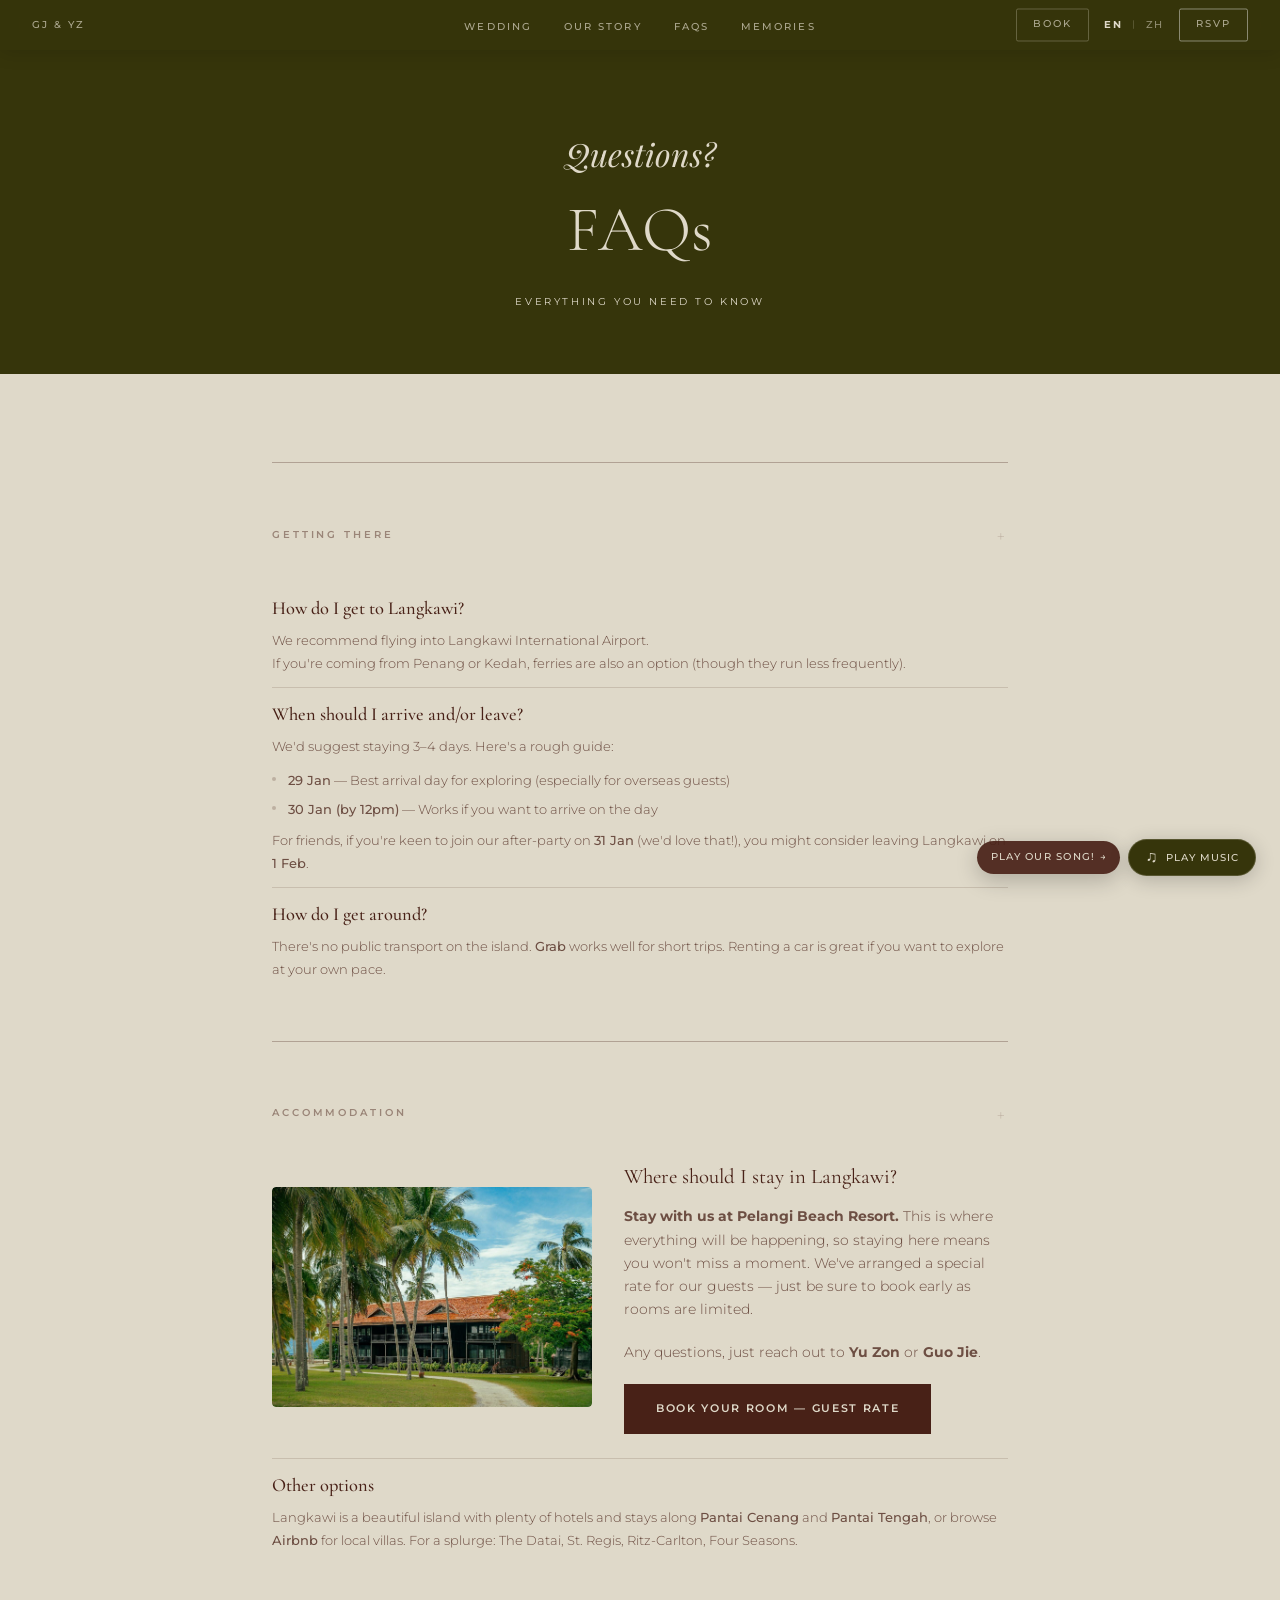
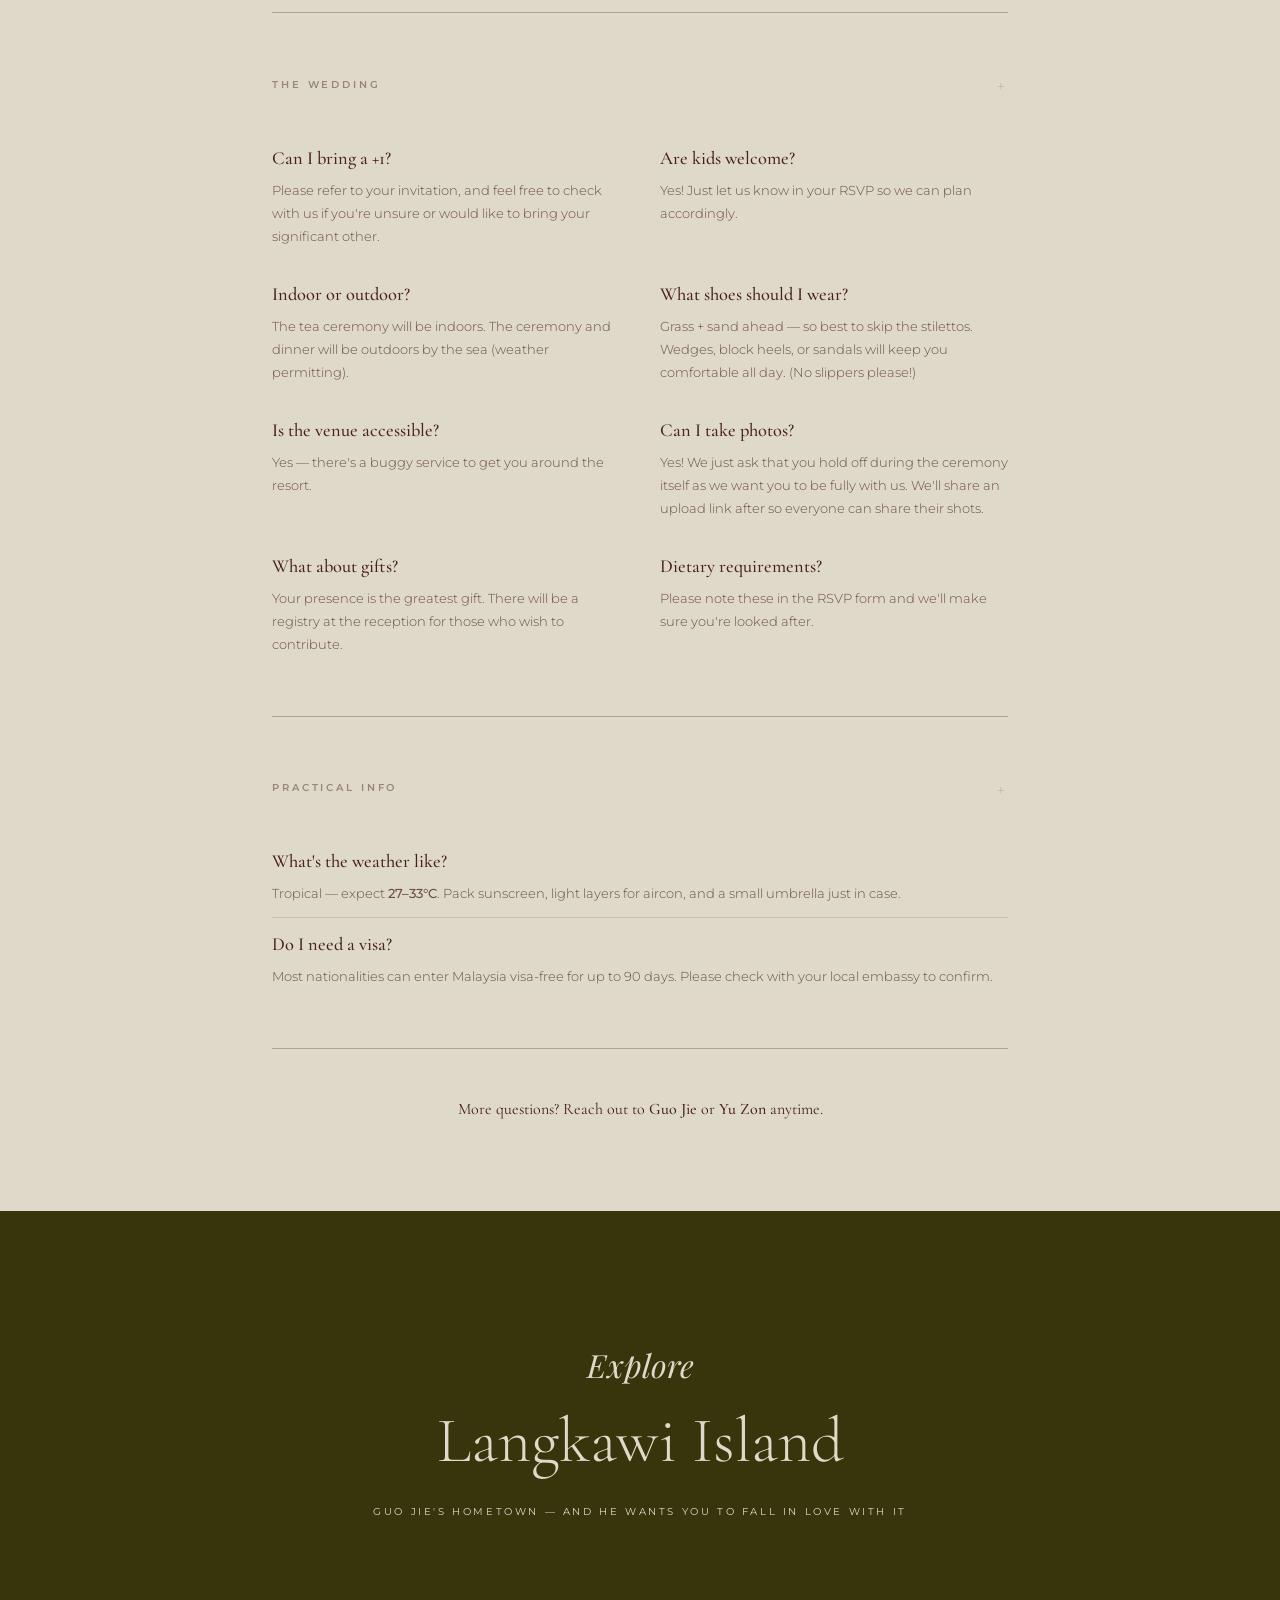
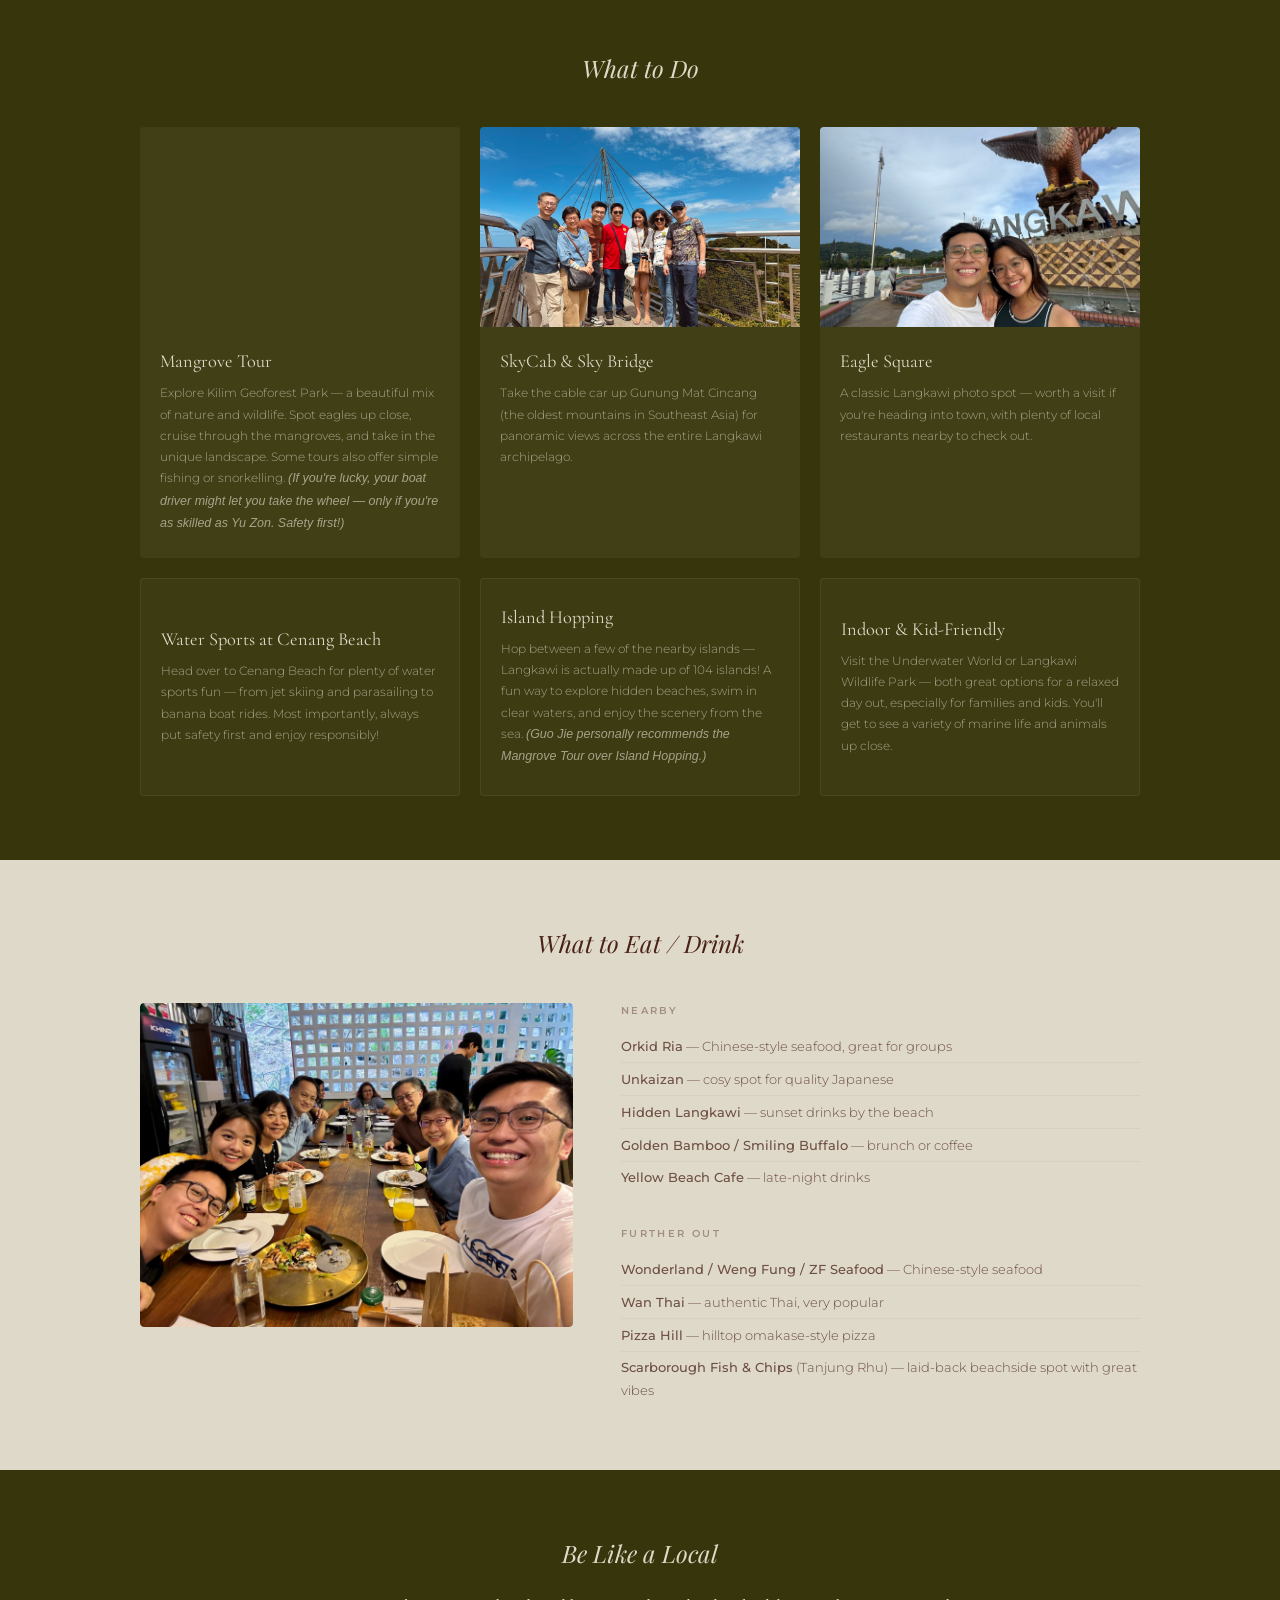
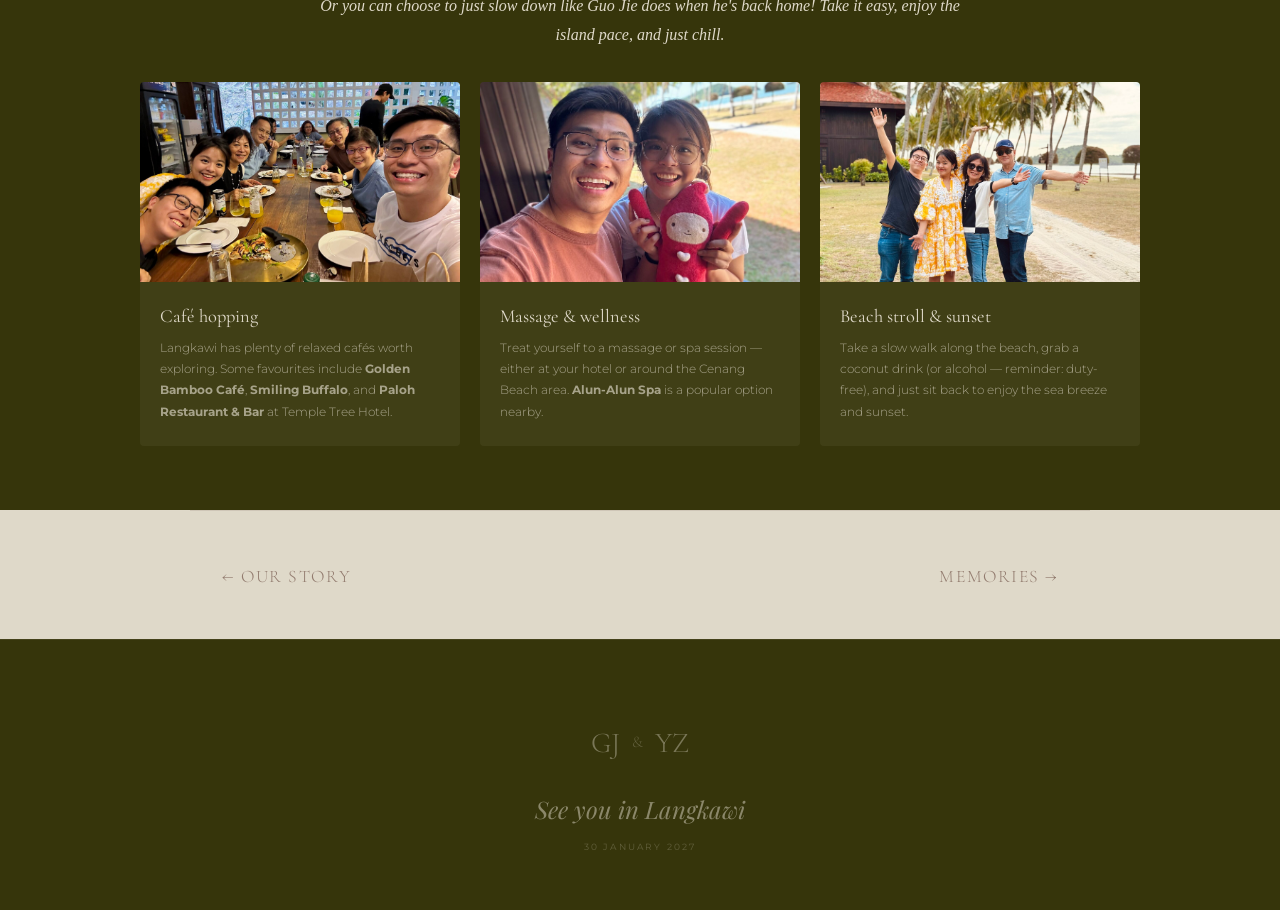
==== commit f7874eee: "Add bilingual EN/ZH support + content/UX fixes - i18n: language toggle (EN | ZH) in nav, wired to da" ====
--- a/faqs.html
+++ b/faqs.html
@@ -6,7 +6,7 @@
   <meta name="theme-color" content="#36350B">
   <meta name="apple-mobile-web-app-capable" content="yes">
   <meta name="apple-mobile-web-app-status-bar-style" content="black-translucent">
-  <title>FAQs — Guo Jie & Yu Zon</title>
+  <title data-i18n="page.title.faqs">FAQs — Guo Jie & Yu Zon</title>
   <link rel="stylesheet" href="styles.css">
   <link rel="preconnect" href="https://fonts.googleapis.com">
   <link rel="preconnect" href="https://fonts.gstatic.com" crossorigin>
@@ -105,6 +105,23 @@
       color: var(--beige);
       opacity: 0.65;
       padding: 0 1.25rem 1.5rem;
+    }
+
+    /* Text-only variant — no image, slightly extra top spacing for balance with sibling image cards */
+    .langkawi-card--text {
+      display: flex;
+      flex-direction: column;
+      justify-content: center;
+      background: rgba(223, 217, 201, 0.04);
+      border: 1px solid rgba(223, 217, 201, 0.08);
+    }
+
+    .langkawi-card--text h3 {
+      padding-top: 1.5rem;
+    }
+
+    .langkawi-card--text p {
+      padding-bottom: 1.75rem;
     }
 
     /* Where to Eat — photo left, lists right */
@@ -259,14 +276,19 @@
     <a href="index.html" class="nav-logo">GJ &amp; YZ</a>
     <button class="nav-toggle" id="nav-toggle" aria-label="Toggle menu"><span></span><span></span><span></span></button>
     <ul id="nav-menu">
-      <li class="nav-dropdown"><a href="wedding.html#venue">Wedding</a><ul class="nav-sub"><li><a href="wedding.html#venue">Venue &amp; Date</a></li><li><a href="wedding.html#day">The Day</a></li><li><a href="wedding.html#afterparty">After Party</a></li></ul></li>
-      <li class="nav-dropdown"><a href="story.html#timeline">Our Story</a><ul class="nav-sub"><li><a href="story.html#timeline">How We Met</a></li><li><a href="story.html#proposal">The Proposal</a></li></ul></li>
-      <li class="nav-dropdown"><a href="faqs.html#wedding">FAQs</a><ul class="nav-sub"><li><a href="faqs.html#wedding">Wedding</a></li><li><a href="faqs.html#langkawi">Langkawi Guide</a></li></ul></li>
-      <li class="nav-dropdown"><a href="journey.html#seasons">Memories</a><ul class="nav-sub"><li><a href="journey.html#seasons">Through the Seasons</a></li><li><a href="journey.html#family">Family</a></li><li><a href="journey.html#milestones">Milestones</a></li></ul></li>
+      <li class="nav-dropdown"><a href="wedding.html#venue" data-i18n="nav.wedding">Wedding</a><ul class="nav-sub"><li><a href="wedding.html#venue" data-i18n="nav.sub.venue">Venue &amp; Date</a></li><li><a href="wedding.html#day" data-i18n="nav.sub.day">The Day</a></li><li><a href="wedding.html#afterparty" data-i18n="nav.sub.afterparty">After Party</a></li></ul></li>
+      <li class="nav-dropdown"><a href="story.html#timeline" data-i18n="nav.story">Our Story</a><ul class="nav-sub"><li><a href="story.html#timeline" data-i18n="nav.sub.met">How We Met</a></li><li><a href="story.html#proposal" data-i18n="nav.sub.proposal">The Proposal</a></li></ul></li>
+      <li class="nav-dropdown"><a href="faqs.html#wedding" data-i18n="nav.faqs">FAQs</a><ul class="nav-sub"><li><a href="faqs.html#wedding" data-i18n="nav.sub.weddingFaq">Wedding</a></li><li><a href="faqs.html#langkawi" data-i18n="nav.sub.langkawi">Langkawi Guide</a></li></ul></li>
+      <li class="nav-dropdown"><a href="journey.html#seasons" data-i18n="nav.memories">Memories</a><ul class="nav-sub"><li><a href="journey.html#seasons" data-i18n="nav.sub.seasons">Through the Seasons</a></li><li><a href="journey.html#family" data-i18n="nav.sub.family">Family</a></li><li><a href="journey.html#milestones" data-i18n="nav.sub.milestones">Milestones</a></li></ul></li>
     </ul>
     <div class="nav-ctas">
-      <a href="faqs.html#accommodation" class="nav-book">Book</a>
-      <a href="https://forms.gle/reDxaX2qkwteaL1HA" target="_blank" rel="noopener" class="nav-rsvp">RSVP</a>
+      <a href="faqs.html#accommodation" class="nav-book" data-i18n="nav.cta.bookShort">Book</a>
+      <div class="lang-toggle" role="group" aria-label="Language">
+        <button class="lang-btn" data-lang="en" type="button" aria-pressed="true">EN</button>
+        <span class="lang-divider" aria-hidden="true">|</span>
+        <button class="lang-btn" data-lang="zh" type="button" aria-pressed="false">ZH</button>
+      </div>
+      <a href="https://forms.gle/reDxaX2qkwteaL1HA" target="_blank" rel="noopener" class="nav-rsvp" data-i18n="nav.cta.rsvp">RSVP</a>
     </div>
   </nav>
   <main id="page-content">
@@ -276,9 +298,9 @@
        ============================ -->
 
   <header class="page-header" id="wedding">
-    <span class="script-label reveal">Questions?</span>
-    <h1 class="section-heading reveal">FAQs</h1>
-    <p class="page-subtitle reveal">Everything you need to know</p>
+    <span class="script-label reveal" data-i18n="faqs.header.script">Questions?</span>
+    <h1 class="section-heading reveal" data-i18n="faqs.header.heading">FAQs</h1>
+    <p class="page-subtitle reveal" data-i18n="faqs.header.subtitle">Everything you need to know</p>
   </header>
 
   <section class="page-content" style="max-width: 800px;">
@@ -287,31 +309,31 @@
     <div class="faq-divider"></div>
 
     <div class="faq-group reveal">
-      <h3 class="faq-group-title">Getting There</h3>
+      <h3 class="faq-group-title" data-i18n="faqs.gettingThere.title">Getting There</h3>
 
       <div class="faq-item">
-        <h4>How do I get to Langkawi?</h4>
-        <p>We recommend flying into Langkawi International Airport.</p>
-        <p>If you're coming from Penang or Kedah, ferries are also an option (though they run less frequently).</p>
+        <h4 data-i18n="faqs.gettingThere.q1">How do I get to Langkawi?</h4>
+        <p data-i18n="faqs.gettingThere.a1a">We recommend flying into Langkawi International Airport.</p>
+        <p data-i18n="faqs.gettingThere.a1b">If you're coming from Penang or Kedah, ferries are also an option (though they run less frequently).</p>
       </div>
 
       <div class="faq-divider-thin"></div>
 
       <div class="faq-item">
-        <h4>When should I arrive and/or leave?</h4>
-        <p>We'd suggest staying 3&ndash;4 days. Here's a rough guide:</p>
+        <h4 data-i18n="faqs.gettingThere.q2">When should I arrive and/or leave?</h4>
+        <p data-i18n="faqs.gettingThere.a2a">We'd suggest staying 3&ndash;4 days. Here's a rough guide:</p>
         <ul class="faq-list-items">
-          <li><strong>29 Jan</strong> &mdash; Best arrival day for exploring (especially for overseas guests)</li>
-          <li><strong>30 Jan (by 12pm)</strong> &mdash; Works if you want to arrive on the day</li>
+          <li data-i18n-html="faqs.gettingThere.a2li1"><strong>29 Jan</strong> &mdash; Best arrival day for exploring (especially for overseas guests)</li>
+          <li data-i18n-html="faqs.gettingThere.a2li2"><strong>30 Jan (by 12pm)</strong> &mdash; Works if you want to arrive on the day</li>
         </ul>
-        <p>For friends, if you're keen to join our after-party on <strong>31 Jan</strong> (we'd love that!), you might consider leaving Langkawi on <strong>1 Feb</strong>.</p>
+        <p data-i18n-html="faqs.gettingThere.a2b">For friends, if you're keen to join our after-party on <strong>31 Jan</strong> (we'd love that!), you might consider leaving Langkawi on <strong>1 Feb</strong>.</p>
       </div>
 
       <div class="faq-divider-thin"></div>
 
       <div class="faq-item">
-        <h4>How do I get around?</h4>
-        <p>There's no public transport on the island. <strong>Grab</strong> works well for short trips. Renting a car is great if you want to explore at your own pace.</p>
+        <h4 data-i18n="faqs.gettingThere.q3">How do I get around?</h4>
+        <p data-i18n-html="faqs.gettingThere.a3">There's no public transport on the island. <strong>Grab</strong> works well for short trips. Renting a car is great if you want to explore at your own pace.</p>
       </div>
     </div>
 
@@ -319,25 +341,25 @@
     <div class="faq-divider"></div>
 
     <div class="faq-group reveal" id="accommodation">
-      <h3 class="faq-group-title">Accommodation</h3>
+      <h3 class="faq-group-title" data-i18n="faqs.accommodation.title">Accommodation</h3>
 
       <div class="accom-card">
         <div class="accom-card-img">
           <img loading="lazy" decoding="async" src="assets/HOTEL PICTURE/island-view-room-exterior.jpg" alt="Pelangi Beach Resort">
         </div>
         <div class="accom-card-body">
-          <h4>Where should I stay in Langkawi?</h4>
-          <p><strong>Stay with us at Pelangi Beach Resort.</strong> This is where everything will be happening, so staying here means you won't miss a moment. We've arranged a special rate for our guests — just be sure to book early as rooms are limited.</p>
-          <p>Any questions, just reach out to <strong>Yu Zon</strong> or <strong>Guo Jie</strong>.</p>
-          <a href="https://be.synxis.com/?adult=2&arrive=2027-01-27&chain=16451&child=0&currency=MYR&depart=2027-02-02&hotel=61664&level=hotel&locale=en-US&productcurrency=MYR&promo=WEDYG&rooms=1" target="_blank" rel="noopener" class="accom-cta">Book Your Room — Guest Rate</a>
+          <h4 data-i18n="faqs.accommodation.q1">Where should I stay in Langkawi?</h4>
+          <p data-i18n-html="faqs.accommodation.a1a"><strong>Stay with us at Pelangi Beach Resort.</strong> This is where everything will be happening, so staying here means you won't miss a moment. We've arranged a special rate for our guests — just be sure to book early as rooms are limited.</p>
+          <p data-i18n-html="faqs.accommodation.a1b">Any questions, just reach out to <strong>Yu Zon</strong> or <strong>Guo Jie</strong>.</p>
+          <a href="https://be.synxis.com/?adult=2&arrive=2027-01-27&chain=16451&child=0&currency=MYR&depart=2027-02-02&hotel=61664&level=hotel&locale=en-US&productcurrency=MYR&promo=WEDYG&rooms=1" target="_blank" rel="noopener" class="accom-cta" data-i18n="faqs.accommodation.cta">Book Your Room — Guest Rate</a>
         </div>
       </div>
 
       <div class="faq-divider-thin"></div>
 
       <div class="faq-item">
-        <h4>Other options</h4>
-        <p>Langkawi is a beautiful island with plenty of hotels and stays along <strong>Pantai Cenang</strong> and <strong>Pantai Tengah</strong>, or browse <strong>Airbnb</strong> for local villas. For a splurge: The Datai, St. Regis, Ritz-Carlton, Four Seasons.</p>
+        <h4 data-i18n="faqs.accommodation.q2">Other options</h4>
+        <p data-i18n-html="faqs.accommodation.a2">Langkawi is a beautiful island with plenty of hotels and stays along <strong>Pantai Cenang</strong> and <strong>Pantai Tengah</strong>, or browse <strong>Airbnb</strong> for local villas. For a splurge: The Datai, St. Regis, Ritz-Carlton, Four Seasons.</p>
       </div>
     </div>
 
@@ -345,47 +367,47 @@
     <div class="faq-divider"></div>
 
     <div class="faq-group reveal">
-      <h3 class="faq-group-title">The Wedding</h3>
+      <h3 class="faq-group-title" data-i18n="faqs.wedding.title">The Wedding</h3>
 
       <div class="faq-columns">
         <div class="faq-item">
-          <h4>Can I bring a +1?</h4>
-          <p>Please refer to your invitation, and feel free to check with us if you're unsure or would like to bring your significant other.</p>
-        </div>
-
-        <div class="faq-item">
-          <h4>Are kids welcome?</h4>
-          <p>Yes! Just let us know in your RSVP so we can plan accordingly.</p>
-        </div>
-
-        <div class="faq-item">
-          <h4>Indoor or outdoor?</h4>
-          <p>The tea ceremony will be indoors. The ceremony and dinner will be outdoors by the sea (weather permitting).</p>
-        </div>
-
-        <div class="faq-item">
-          <h4>What shoes should I wear?</h4>
-          <p>Grass + sand ahead &mdash; so best to skip the stilettos. Wedges, block heels, or sandals will keep you comfortable all day. (No slippers please!)</p>
-        </div>
-
-        <div class="faq-item">
-          <h4>Is the venue accessible?</h4>
-          <p>Yes &mdash; there's a buggy service to get you around the resort.</p>
-        </div>
-
-        <div class="faq-item">
-          <h4>Can I take photos?</h4>
-          <p>Yes! We just ask that you hold off during the ceremony itself as we want you to be fully with us. We'll share an upload link after so everyone can share their shots.</p>
-        </div>
-
-        <div class="faq-item">
-          <h4>What about gifts?</h4>
-          <p>Your presence is the greatest gift. There will be a registry at the reception for those who wish to contribute.</p>
-        </div>
-
-        <div class="faq-item">
-          <h4>Dietary requirements?</h4>
-          <p>Please note these in the RSVP form and we'll make sure you're looked after.</p>
+          <h4 data-i18n="faqs.wedding.q1">Can I bring a +1?</h4>
+          <p data-i18n="faqs.wedding.a1">Please refer to your invitation, and feel free to check with us if you're unsure or would like to bring your significant other.</p>
+        </div>
+
+        <div class="faq-item">
+          <h4 data-i18n="faqs.wedding.q2">Are kids welcome?</h4>
+          <p data-i18n="faqs.wedding.a2">Yes! Just let us know in your RSVP so we can plan accordingly.</p>
+        </div>
+
+        <div class="faq-item">
+          <h4 data-i18n="faqs.wedding.q3">Indoor or outdoor?</h4>
+          <p data-i18n="faqs.wedding.a3">The tea ceremony will be indoors. The ceremony and dinner will be outdoors by the sea (weather permitting).</p>
+        </div>
+
+        <div class="faq-item">
+          <h4 data-i18n="faqs.wedding.q4">What shoes should I wear?</h4>
+          <p data-i18n="faqs.wedding.a4">Grass + sand ahead &mdash; so best to skip the stilettos. Wedges, block heels, or sandals will keep you comfortable all day. (No slippers please!)</p>
+        </div>
+
+        <div class="faq-item">
+          <h4 data-i18n="faqs.wedding.q5">Is the venue accessible?</h4>
+          <p data-i18n="faqs.wedding.a5">Yes &mdash; there's a buggy service to get you around the resort.</p>
+        </div>
+
+        <div class="faq-item">
+          <h4 data-i18n="faqs.wedding.q6">Can I take photos?</h4>
+          <p data-i18n="faqs.wedding.a6">Yes! We just ask that you hold off during the ceremony itself as we want you to be fully with us. We'll share an upload link after so everyone can share their shots.</p>
+        </div>
+
+        <div class="faq-item">
+          <h4 data-i18n="faqs.wedding.q7">What about gifts?</h4>
+          <p data-i18n="faqs.wedding.a7">Your presence is the greatest gift. There will be a registry at the reception for those who wish to contribute.</p>
+        </div>
+
+        <div class="faq-item">
+          <h4 data-i18n="faqs.wedding.q8">Dietary requirements?</h4>
+          <p data-i18n="faqs.wedding.a8">Please note these in the RSVP form and we'll make sure you're looked after.</p>
         </div>
       </div>
     </div>
@@ -394,25 +416,25 @@
     <div class="faq-divider"></div>
 
     <div class="faq-group reveal">
-      <h3 class="faq-group-title">Practical Info</h3>
+      <h3 class="faq-group-title" data-i18n="faqs.practical.title">Practical Info</h3>
 
       <div class="faq-item">
-        <h4>What's the weather like?</h4>
-        <p>Tropical &mdash; expect <strong>27&ndash;33&deg;C</strong>. Pack sunscreen, light layers for aircon, and a small umbrella just in case.</p>
+        <h4 data-i18n="faqs.practical.q1">What's the weather like?</h4>
+        <p data-i18n-html="faqs.practical.a1">Tropical &mdash; expect <strong>27&ndash;33&deg;C</strong>. Pack sunscreen, light layers for aircon, and a small umbrella just in case.</p>
       </div>
 
       <div class="faq-divider-thin"></div>
 
       <div class="faq-item">
-        <h4>Do I need a visa?</h4>
-        <p>Most nationalities can enter Malaysia visa-free for up to 90 days. Please check with your local embassy to confirm.</p>
+        <h4 data-i18n="faqs.practical.q2">Do I need a visa?</h4>
+        <p data-i18n="faqs.practical.a2">Most nationalities can enter Malaysia visa-free for up to 90 days. Please check with your local embassy to confirm.</p>
       </div>
     </div>
 
     <div class="faq-divider"></div>
 
     <!-- Contact -->
-    <p class="faq-contact reveal" style="text-align: center; padding: 1.5rem 0;">More questions? Reach out to <strong>Guo Jie</strong> or <strong>Yu Zon</strong> anytime.</p>
+    <p class="faq-contact reveal" style="text-align: center; padding: 1.5rem 0;" data-i18n-html="faqs.contact">More questions? Reach out to <strong>Guo Jie</strong> or <strong>Yu Zon</strong> anytime.</p>
 
   </section>
 
@@ -421,15 +443,15 @@
        ============================ -->
 
   <header class="page-header" id="langkawi" style="background: var(--dark-olive);">
-    <span class="script-label reveal">Explore</span>
-    <h1 class="section-heading reveal">Langkawi Island</h1>
-    <p class="page-subtitle reveal">Guo Jie's hometown — and he wants you to fall in love with it</p>
+    <span class="script-label reveal" data-i18n="langkawi.header.script">Explore</span>
+    <h1 class="section-heading reveal" data-i18n="langkawi.header.heading">Langkawi Island</h1>
+    <p class="page-subtitle reveal" data-i18n="langkawi.header.subtitle">Guo Jie's hometown — and he wants you to fall in love with it</p>
   </header>
 
   <!-- WHAT TO DO -->
   <section class="langkawi-section" style="background: var(--dark-olive);">
     <div class="langkawi-section-inner">
-      <h2 class="langkawi-section-title reveal">What to Do</h2>
+      <h2 class="langkawi-section-title reveal" data-i18n="langkawi.whatToDo.title">What to Do</h2>
       <div class="langkawi-cards">
         <div class="langkawi-card reveal">
           <div class="langkawi-card-img">
@@ -438,33 +460,30 @@
               <source src="assets/Actual Pic-Video folder/Langkawi/drive_boat.mov" type="video/mp4">
             </video>
           </div>
-          <h3>Mangrove Tour</h3>
-          <p>Explore Kilim Geoforest Park — a beautiful mix of nature and wildlife. Spot eagles up close, cruise through the mangroves, and take in the unique landscape. Some tours also offer simple fishing or snorkelling. <em>(If you're lucky, your boat driver might let you take the wheel — only if you're as skilled as Yu Zon. Safety first!)</em></p>
+          <h3 data-i18n="langkawi.whatToDo.c1Title">Mangrove Tour</h3>
+          <p data-i18n-html="langkawi.whatToDo.c1Desc">Explore Kilim Geoforest Park — a beautiful mix of nature and wildlife. Spot eagles up close, cruise through the mangroves, and take in the unique landscape. Some tours also offer simple fishing or snorkelling. <em>(If you're lucky, your boat driver might let you take the wheel — only if you're as skilled as Yu Zon. Safety first!)</em></p>
         </div>
         <div class="langkawi-card reveal">
           <div class="langkawi-card-img"><img src="assets/Actual Pic-Video folder/Langkawi/IMG_1952.jpeg" alt="Sky Bridge" loading="lazy"></div>
-          <h3>SkyCab &amp; Sky Bridge</h3>
-          <p>Take the cable car up Gunung Mat Cincang (the oldest mountains in Southeast Asia) for panoramic views across the entire Langkawi archipelago.</p>
+          <h3 data-i18n="langkawi.whatToDo.c2Title">SkyCab &amp; Sky Bridge</h3>
+          <p data-i18n="langkawi.whatToDo.c2Desc">Take the cable car up Gunung Mat Cincang (the oldest mountains in Southeast Asia) for panoramic views across the entire Langkawi archipelago.</p>
         </div>
         <div class="langkawi-card reveal">
           <div class="langkawi-card-img"><img src="assets/Actual Pic-Video folder/Langkawi/IMG_9307.jpeg" alt="Eagle Square" loading="lazy"></div>
-          <h3>Eagle Square</h3>
-          <p>A classic Langkawi photo spot — worth a visit if you're heading into town, with plenty of local restaurants nearby to check out.</p>
-        </div>
-        <div class="langkawi-card reveal">
-          <div class="langkawi-card-img"><img src="assets/Actual Pic-Video folder/Langkawi/IMG_1814.jpeg" alt="Cenang Beach" loading="lazy"></div>
-          <h3>Water Sports at Cenang Beach</h3>
-          <p>Head over to Cenang Beach for plenty of water sports fun — from jet skiing and parasailing to banana boat rides. Most importantly, always put safety first and enjoy responsibly!</p>
-        </div>
-        <div class="langkawi-card reveal">
-          <div class="langkawi-card-img"><img src="assets/Actual Pic-Video folder/Langkawi/IMG_2182.jpeg" alt="Island hopping" loading="lazy"></div>
-          <h3>Island Hopping</h3>
-          <p>Hop between a few of the nearby islands — Langkawi is actually made up of 104 islands! A fun way to explore hidden beaches, swim in clear waters, and enjoy the scenery from the sea. <em>(Guo Jie personally recommends the Mangrove Tour over Island Hopping.)</em></p>
-        </div>
-        <div class="langkawi-card reveal">
-          <div class="langkawi-card-img"><img src="assets/Actual Pic-Video folder/Langkawi/IMG_1820.jpeg" alt="Indoor activities" loading="lazy"></div>
-          <h3>Indoor &amp; Kid-Friendly</h3>
-          <p>Visit the Underwater World or Langkawi Wildlife Park — both great options for a relaxed day out, especially for families and kids. You'll get to see a variety of marine life and animals up close.</p>
+          <h3 data-i18n="langkawi.whatToDo.c3Title">Eagle Square</h3>
+          <p data-i18n="langkawi.whatToDo.c3Desc">A classic Langkawi photo spot — worth a visit if you're heading into town, with plenty of local restaurants nearby to check out.</p>
+        </div>
+        <div class="langkawi-card langkawi-card--text reveal">
+          <h3 data-i18n="langkawi.whatToDo.c4Title">Water Sports at Cenang Beach</h3>
+          <p data-i18n="langkawi.whatToDo.c4Desc">Head over to Cenang Beach for plenty of water sports fun — from jet skiing and parasailing to banana boat rides. Most importantly, always put safety first and enjoy responsibly!</p>
+        </div>
+        <div class="langkawi-card langkawi-card--text reveal">
+          <h3 data-i18n="langkawi.whatToDo.c5Title">Island Hopping</h3>
+          <p data-i18n-html="langkawi.whatToDo.c5Desc">Hop between a few of the nearby islands — Langkawi is actually made up of 104 islands! A fun way to explore hidden beaches, swim in clear waters, and enjoy the scenery from the sea. <em>(Guo Jie personally recommends the Mangrove Tour over Island Hopping.)</em></p>
+        </div>
+        <div class="langkawi-card langkawi-card--text reveal">
+          <h3 data-i18n="langkawi.whatToDo.c6Title">Indoor &amp; Kid-Friendly</h3>
+          <p data-i18n="langkawi.whatToDo.c6Desc">Visit the Underwater World or Langkawi Wildlife Park — both great options for a relaxed day out, especially for families and kids. You'll get to see a variety of marine life and animals up close.</p>
         </div>
       </div>
     </div>
@@ -473,29 +492,29 @@
   <!-- WHERE TO EAT -->
   <section class="langkawi-section" style="background: var(--beige);">
     <div class="langkawi-section-inner">
-      <h2 class="langkawi-section-title langkawi-section-title--dark reveal">What to Eat / Drink</h2>
+      <h2 class="langkawi-section-title langkawi-section-title--dark reveal" data-i18n="langkawi.eat.title">What to Eat / Drink</h2>
       <div class="langkawi-food-split">
         <div class="langkawi-food-photo reveal">
           <img src="assets/Actual Pic-Video folder/Langkawi/IMG_1820.jpeg" alt="Eating together in Langkawi" loading="lazy">
         </div>
         <div class="langkawi-food-lists reveal">
           <div class="langkawi-food-col">
-            <h4>Nearby</h4>
+            <h4 data-i18n="langkawi.eat.nearby">Nearby</h4>
             <ul>
-              <li><strong>Orkid Ria</strong> — Chinese-style seafood, great for groups</li>
-              <li><strong>Unkaizan</strong> — cosy spot for quality Japanese</li>
-              <li><strong>Hidden Langkawi</strong> — sunset drinks by the beach</li>
-              <li><strong>Golden Bamboo / Smiling Buffalo</strong> — brunch or coffee</li>
-              <li><strong>Yellow Beach Cafe</strong> — late-night drinks</li>
+              <li data-i18n-html="langkawi.eat.n1"><strong>Orkid Ria</strong> — Chinese-style seafood, great for groups</li>
+              <li data-i18n-html="langkawi.eat.n2"><strong>Unkaizan</strong> — cosy spot for quality Japanese</li>
+              <li data-i18n-html="langkawi.eat.n3"><strong>Hidden Langkawi</strong> — sunset drinks by the beach</li>
+              <li data-i18n-html="langkawi.eat.n4"><strong>Golden Bamboo / Smiling Buffalo</strong> — brunch or coffee</li>
+              <li data-i18n-html="langkawi.eat.n5"><strong>Yellow Beach Cafe</strong> — late-night drinks</li>
             </ul>
           </div>
           <div class="langkawi-food-col">
-            <h4>Further Out</h4>
+            <h4 data-i18n="langkawi.eat.further">Further Out</h4>
             <ul>
-              <li><strong>Wonderland / Weng Fung / ZF Seafood</strong> — Chinese-style seafood</li>
-              <li><strong>Wan Thai</strong> — authentic Thai, very popular</li>
-              <li><strong>Pizza Hill</strong> — hilltop omakase-style pizza</li>
-              <li><strong>Scarborough Fish &amp; Chips</strong> (Tanjung Rhu) — laid-back beachside spot with great vibes</li>
+              <li data-i18n-html="langkawi.eat.f1"><strong>Wonderland / Weng Fung / ZF Seafood</strong> — Chinese-style seafood</li>
+              <li data-i18n-html="langkawi.eat.f2"><strong>Wan Thai</strong> — authentic Thai, very popular</li>
+              <li data-i18n-html="langkawi.eat.f3"><strong>Pizza Hill</strong> — hilltop omakase-style pizza</li>
+              <li data-i18n-html="langkawi.eat.f4"><strong>Scarborough Fish &amp; Chips</strong> (Tanjung Rhu) — laid-back beachside spot with great vibes</li>
             </ul>
           </div>
         </div>
@@ -506,23 +525,23 @@
   <!-- BE LIKE A LOCAL -->
   <section class="langkawi-section" style="background: var(--dark-olive);">
     <div class="langkawi-section-inner">
-      <h2 class="langkawi-section-title reveal">Be Like a Local</h2>
-      <p class="langkawi-section-intro reveal">Or you can choose to just slow down like Guo Jie does when he's back home! Take it easy, enjoy the island pace, and just chill.</p>
+      <h2 class="langkawi-section-title reveal" data-i18n="langkawi.local.title">Be Like a Local</h2>
+      <p class="langkawi-section-intro reveal" data-i18n="langkawi.local.intro">Or you can choose to just slow down like Guo Jie does when he's back home! Take it easy, enjoy the island pace, and just chill.</p>
       <div class="langkawi-cards">
         <div class="langkawi-card reveal">
           <div class="langkawi-card-img"><img src="assets/Actual Pic-Video folder/Langkawi/IMG_1820.jpeg" alt="Café hopping" loading="lazy"></div>
-          <h3>Café hopping</h3>
-          <p>Langkawi has plenty of relaxed cafés worth exploring. Some favourites include <strong>Golden Bamboo Café</strong>, <strong>Smiling Buffalo</strong>, and <strong>Paloh Restaurant &amp; Bar</strong> at Temple Tree Hotel.</p>
+          <h3 data-i18n="langkawi.local.c1Title">Café hopping</h3>
+          <p data-i18n-html="langkawi.local.c1Desc">Langkawi has plenty of relaxed cafés worth exploring. Some favourites include <strong>Golden Bamboo Café</strong>, <strong>Smiling Buffalo</strong>, and <strong>Paloh Restaurant &amp; Bar</strong> at Temple Tree Hotel.</p>
         </div>
         <div class="langkawi-card reveal">
           <div class="langkawi-card-img"><img src="assets/Actual Pic-Video folder/Langkawi/IMG_2182.jpeg" alt="Massage and wellness" loading="lazy"></div>
-          <h3>Massage &amp; wellness</h3>
-          <p>Treat yourself to a massage or spa session — either at your hotel or around the Cenang Beach area. <strong>Alun-Alun Spa</strong> is a popular option nearby.</p>
+          <h3 data-i18n="langkawi.local.c2Title">Massage &amp; wellness</h3>
+          <p data-i18n-html="langkawi.local.c2Desc">Treat yourself to a massage or spa session — either at your hotel or around the Cenang Beach area. <strong>Alun-Alun Spa</strong> is a popular option nearby.</p>
         </div>
         <div class="langkawi-card reveal">
           <div class="langkawi-card-img"><img src="assets/Actual Pic-Video folder/Langkawi/IMG_1814.jpeg" alt="Beach stroll and sunset" loading="lazy"></div>
-          <h3>Beach stroll &amp; sunset</h3>
-          <p>Take a slow walk along the beach, grab a coconut drink (or alcohol — reminder: duty-free), and just sit back to enjoy the sea breeze and sunset.</p>
+          <h3 data-i18n="langkawi.local.c3Title">Beach stroll &amp; sunset</h3>
+          <p data-i18n="langkawi.local.c3Desc">Take a slow walk along the beach, grab a coconut drink (or alcohol — reminder: duty-free), and just sit back to enjoy the sea breeze and sunset.</p>
         </div>
       </div>
     </div>
@@ -531,10 +550,10 @@
   <!-- Page Nav -->
   <nav class="page-nav" style="background: var(--beige);">
     <a href="story.html">
-      <span class="page-nav-label">&larr; Our Story</span>
+      <span class="page-nav-label" data-i18n="pagenav.faqsPrev">&larr; Our Story</span>
     </a>
     <a href="journey.html">
-      <span class="page-nav-label">Memories &rarr;</span>
+      <span class="page-nav-label" data-i18n="pagenav.faqsNext">Memories &rarr;</span>
     </a>
   </nav>
 
@@ -542,9 +561,10 @@
 
   <!-- Music player (persistent, outside main) -->
   <div class="music-float" id="music-float">
-    <button class="music-toggle" id="music-toggle" aria-label="Play our song">
+    <span class="music-hint" id="music-hint" aria-hidden="true" data-i18n="musicHint">Play our song! →</span>
+    <button class="music-toggle" id="music-toggle" aria-label="Play our song" data-i18n-aria="music.ariaPlay">
       <span id="music-icon">&#9835;</span>
-      <span class="music-label" id="music-label">Play our song</span>
+      <span class="music-label" id="music-label" data-i18n="music.play">Play music</span>
     </button>
     <div class="music-player" id="music-player">
       <iframe class="music-iframe" scrolling="no" frameborder="no" allow="autoplay" src="https://w.soundcloud.com/player/?url=https%3A//api.soundcloud.com/playlists/soundcloud%253Aplaylists%253A2228683682&color=%231b1917&auto_play=false&hide_related=false&show_comments=false&show_user=false&show_reposts=false&show_teaser=false&visual=true"></iframe>
@@ -553,7 +573,7 @@
   </div>
 
   <!-- Footer -->
-  <footer class="footer"><div class="footer-monogram"><span class="footer-monogram-letter">GJ</span><span class="footer-ampersand">&amp;</span><span class="footer-monogram-letter">YZ</span></div><p class="footer-closing">See you in Langkawi</p><p class="footer-date">30 January 2027</p></footer>
+  <footer class="footer"><div class="footer-monogram"><span class="footer-monogram-letter">GJ</span><span class="footer-ampersand">&amp;</span><span class="footer-monogram-letter">YZ</span></div><p class="footer-closing" data-i18n="footer.closing">See you in Langkawi</p><p class="footer-date" data-i18n="footer.date">30 January 2027</p></footer>
   <script src="script.js"></script>
 
 </body>
--- a/styles.css
+++ b/styles.css
@@ -202,6 +202,46 @@
   background: rgba(255, 255, 255, 0.15);
   opacity: 1;
 }
+
+/* Language toggle (EN | ZH) — sits between Book and RSVP */
+.lang-toggle {
+  display: inline-flex;
+  align-items: center;
+  gap: 0.15rem;
+  font-family: var(--font-sans);
+  font-size: 0.6rem;
+  letter-spacing: 0.15em;
+}
+
+.lang-btn {
+  background: transparent;
+  border: none;
+  padding: 0.45rem 0.45rem;
+  font: inherit;
+  color: rgba(223, 217, 201, 0.55);
+  cursor: pointer;
+  letter-spacing: inherit;
+  font-weight: 500;
+  text-transform: uppercase;
+  transition: color 0.25s ease, opacity 0.25s ease;
+}
+
+.lang-btn:hover { color: var(--beige); }
+
+.lang-btn.active {
+  color: var(--beige);
+  font-weight: 700;
+}
+
+.lang-divider {
+  color: rgba(223, 217, 201, 0.35);
+  font-size: 0.55rem;
+}
+
+/* When nav has the dark scrolled background, the toggle stays beige — same vars */
+.nav.scrolled .lang-btn { color: rgba(223, 217, 201, 0.55); }
+.nav.scrolled .lang-btn.active { color: var(--beige); }
+.nav.scrolled .lang-btn:hover { color: var(--beige); }
 
 /* Hamburger toggle — hidden on desktop */
 .nav-toggle {
@@ -417,6 +457,41 @@
   bottom: calc(1.5rem + env(safe-area-inset-bottom, 0px));
   right: calc(1.5rem + env(safe-area-inset-right, 0px));
   z-index: 900;
+  display: flex;
+  align-items: center;
+  gap: 0.5rem;
+}
+
+/* First-visit hint — gently calls attention to the music button */
+.music-hint {
+  display: inline-flex;
+  align-items: center;
+  padding: 0.5rem 0.85rem;
+  background: rgba(72, 33, 23, 0.92);
+  color: var(--beige);
+  border-radius: 999px;
+  font-family: var(--font-sans);
+  font-size: 0.65rem;
+  font-weight: 500;
+  letter-spacing: 0.12em;
+  text-transform: uppercase;
+  white-space: nowrap;
+  box-shadow: 0 6px 22px rgba(0, 0, 0, 0.22);
+  pointer-events: none;
+  animation: musicHintBob 2.6s ease-in-out infinite;
+  transition: opacity 0.4s ease, transform 0.4s ease;
+}
+
+.music-hint--hidden {
+  opacity: 0;
+  transform: translateX(8px);
+  pointer-events: none;
+  display: none;
+}
+
+@keyframes musicHintBob {
+  0%, 100% { transform: translateX(0); }
+  50% { transform: translateX(-4px); }
 }
 
 .music-toggle {
@@ -443,11 +518,33 @@
 
 .music-toggle #music-icon {
   font-size: 1rem;
-}
-
+  display: inline-block;
+  position: relative;
+  line-height: 1;
+}
+
+/* Pause state: hide the ♫ glyph and draw two vertical bars via pseudo-elements. */
 .music-toggle.playing #music-icon {
+  width: 12px;
+  height: 14px;
+  font-size: 0;
+  color: transparent;
   animation: musicPulse 1s ease-in-out infinite;
 }
+
+.music-toggle.playing #music-icon::before,
+.music-toggle.playing #music-icon::after {
+  content: '';
+  position: absolute;
+  top: 0;
+  bottom: 0;
+  width: 3px;
+  background: var(--beige);
+  border-radius: 1px;
+}
+
+.music-toggle.playing #music-icon::before { left: 1px; }
+.music-toggle.playing #music-icon::after { right: 1px; }
 
 @keyframes musicPulse {
   0%, 100% { opacity: 1; }
@@ -1439,19 +1536,33 @@
 /* Dress code section below timeline */
 .dress-code-section {
   text-align: center;
-  padding: 3rem 0 1rem;
-  border-top: 1px solid rgba(223, 217, 201, 0.1);
-  margin-top: 3rem;
+  padding: 3rem 2rem 2.5rem;
+  margin-top: 4rem;
+  background: rgba(223, 217, 201, 0.06);
+  border: 1px solid rgba(223, 217, 201, 0.18);
+  border-radius: 6px;
+  position: relative;
+}
+
+.dress-code-section::before {
+  content: '';
+  position: absolute;
+  top: -1px;
+  left: 50%;
+  transform: translateX(-50%);
+  width: 60px;
+  height: 3px;
+  background: var(--beige);
+  opacity: 0.5;
 }
 
 .dress-code-title {
-  font-family: var(--font-sans);
-  font-size: 0.6rem;
-  font-weight: 600;
-  letter-spacing: 0.3em;
-  text-transform: uppercase;
-  color: var(--beige);
-  opacity: 0.5;
+  font-family: var(--font-serif);
+  font-size: clamp(1.1rem, 2.4vw, 1.45rem);
+  font-weight: 400;
+  letter-spacing: 0.04em;
+  color: var(--beige);
+  opacity: 0.95;
   margin-bottom: 1rem;
 }
 
@@ -1931,6 +2042,17 @@
   text-transform: uppercase;
   color: var(--beige);
   opacity: 0.7;
+}
+
+.after-party-day-label {
+  font-family: var(--font-sans);
+  font-size: 0.6rem;
+  font-weight: 500;
+  letter-spacing: 0.3em;
+  text-transform: uppercase;
+  color: var(--beige);
+  opacity: 0.55;
+  margin-top: 0.6rem;
 }
 
 .after-party-divider {
@@ -2464,6 +2586,9 @@
   }
   .nav-ctas { right: 3.25rem; gap: 0.3rem; }
   .nav-book, .nav-rsvp { font-size: 0.45rem; padding: 0.35rem 0.55rem; }
+  .lang-toggle { font-size: 0.5rem; gap: 0.1rem; }
+  .lang-btn { padding: 0.35rem 0.3rem; }
+  .lang-divider { font-size: 0.45rem; }
   .nav-toggle { padding: 0.6rem; position: absolute; right: 0.25rem; top: 50%; transform: translateY(-50%); }
 
   .nav > ul {
@@ -2472,9 +2597,14 @@
     gap: 0;
     background: rgba(54, 53, 11, 0.97);
     backdrop-filter: blur(16px);
-    position: absolute;
+    position: fixed;
     top: 0; left: 0; right: 0;
-    padding: 4.5rem 2rem 2rem;
+    max-height: 100vh;
+    max-height: 100dvh;
+    overflow-y: auto;
+    overscroll-behavior: contain;
+    -webkit-overflow-scrolling: touch;
+    padding: 4.5rem 2rem calc(2rem + env(safe-area-inset-bottom, 0px));
   }
 
   .nav > ul.open { display: flex; }
@@ -2616,6 +2746,7 @@
   .event-card { padding: 1.25rem 1rem; }
   .event-card h3 { font-size: 1.1rem; }
   .event-desc { font-size: 0.82rem; }
+  .event-gap-desc { max-width: none; text-align: center; }
   .dress-code-section { padding: 2rem 0 0.5rem; margin-top: 2rem; }
   .dress-code-desc { font-size: 0.92rem; }
   .colour-swatch { width: 28px; height: 28px; }
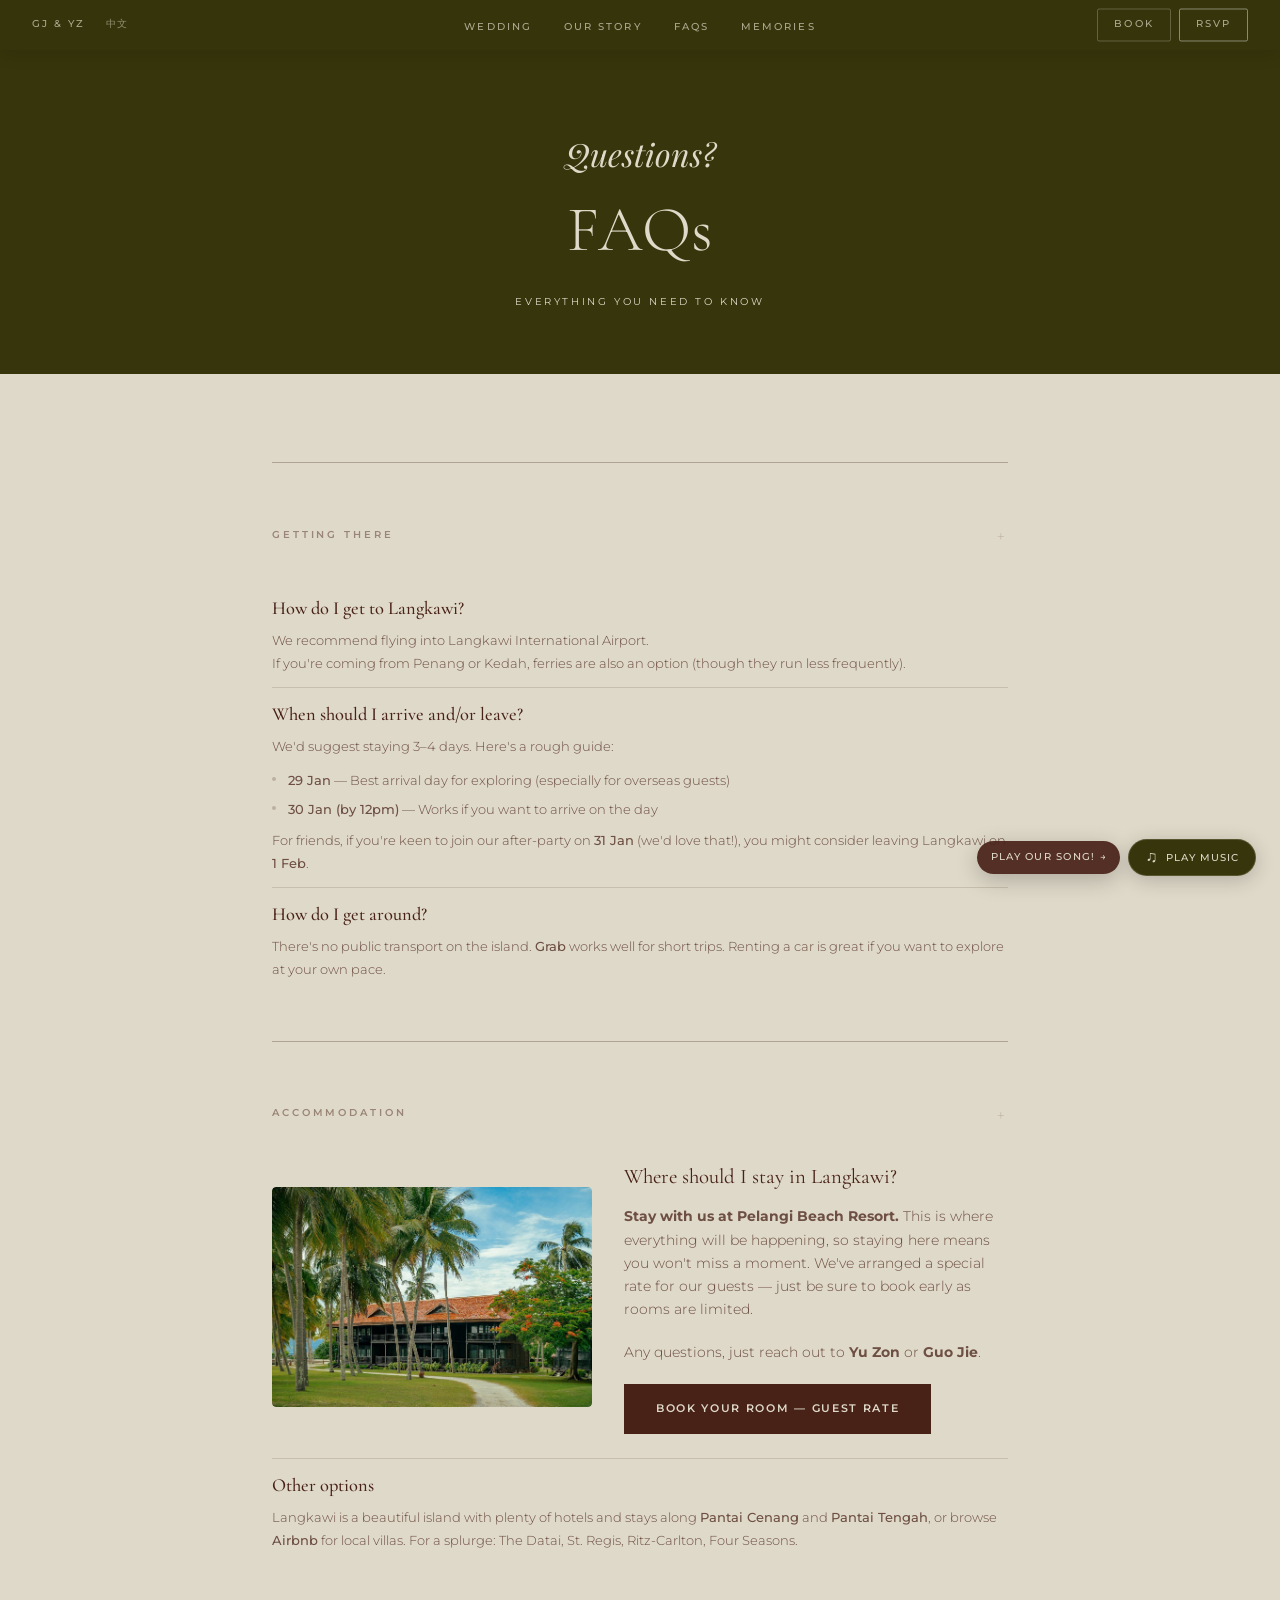
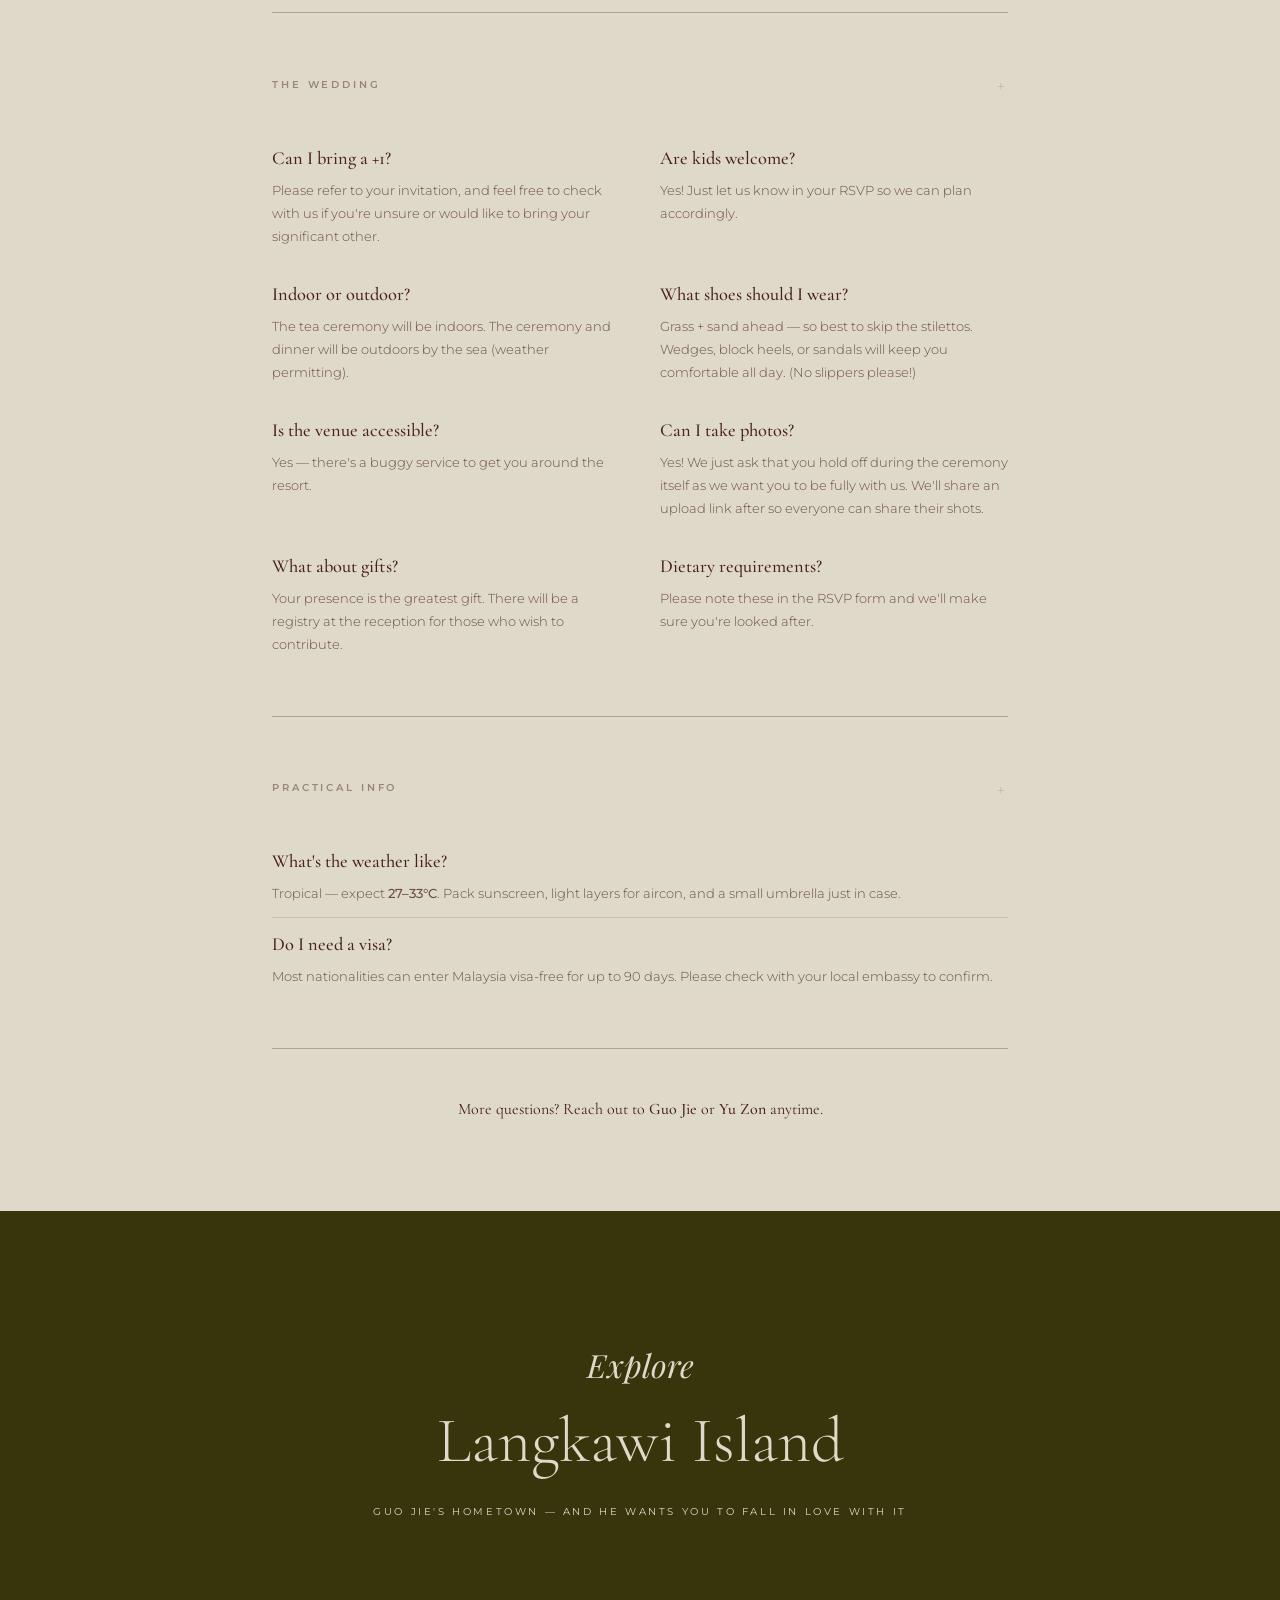
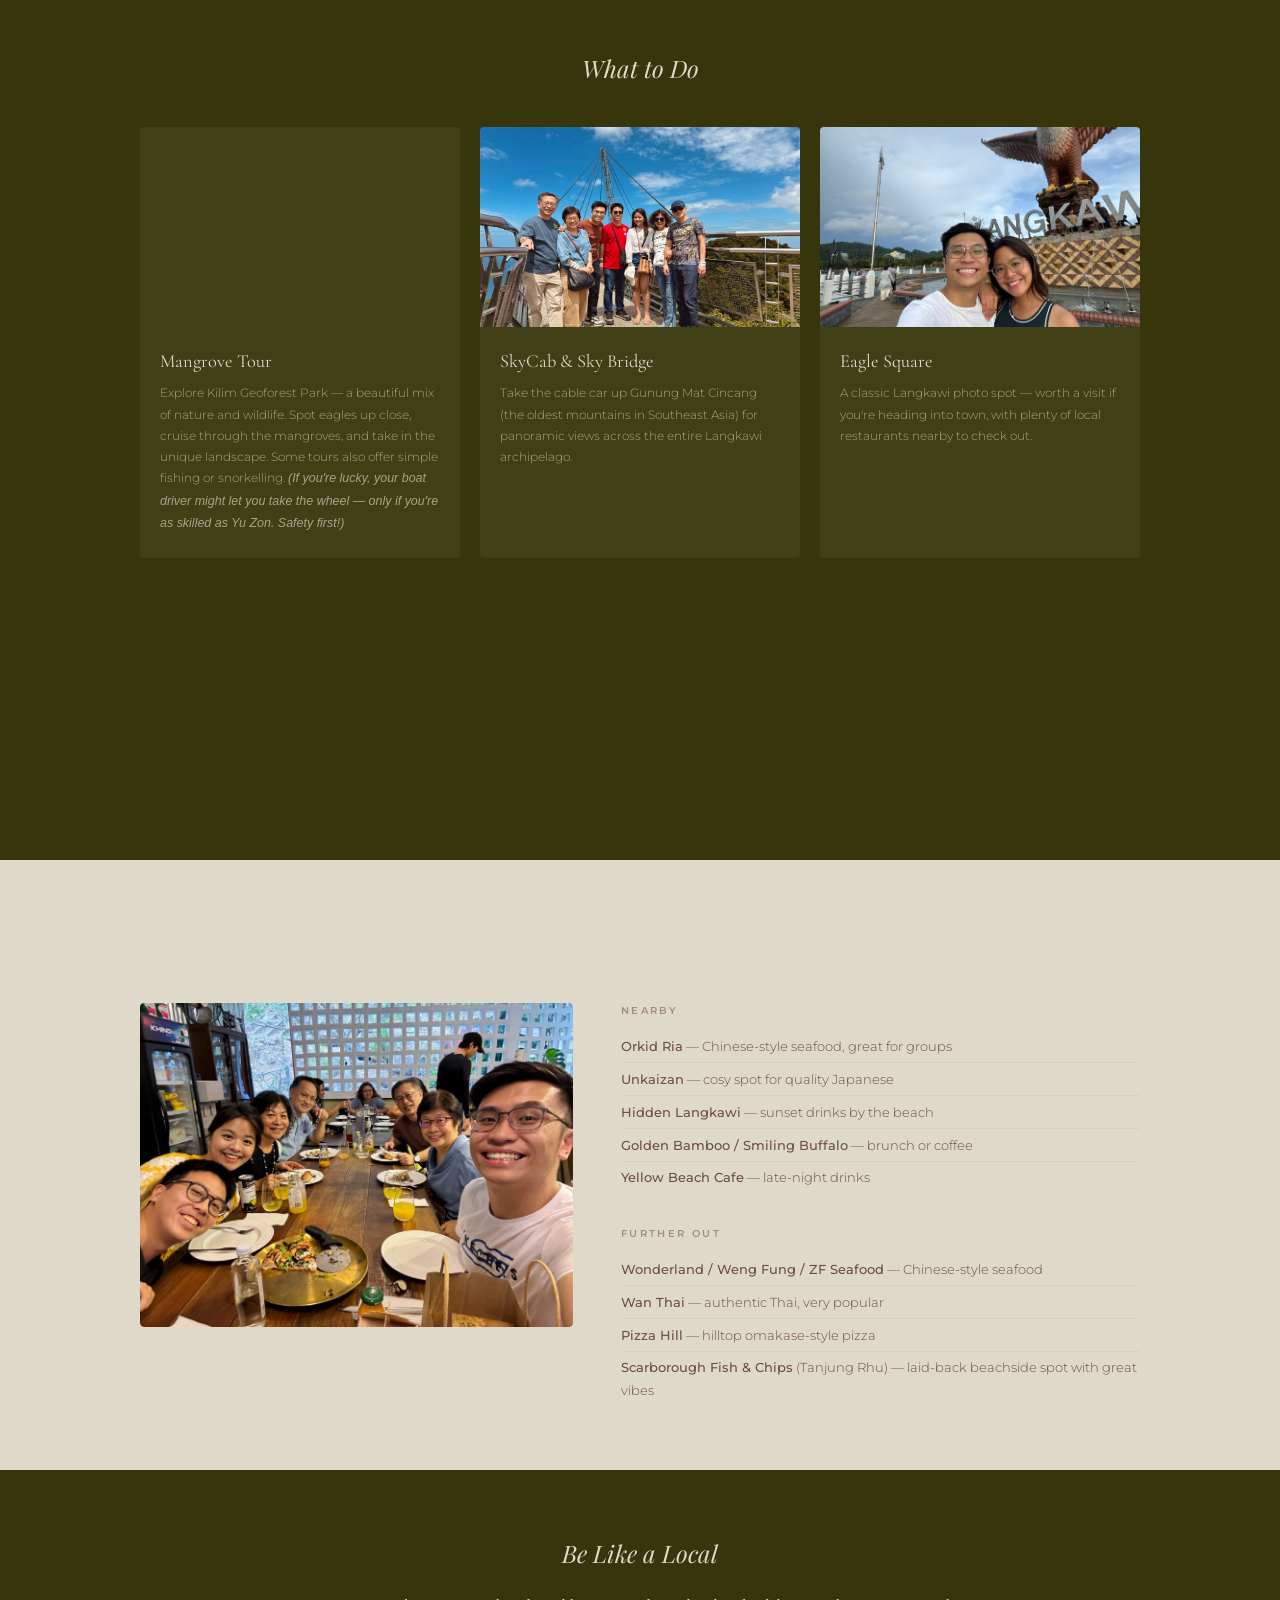
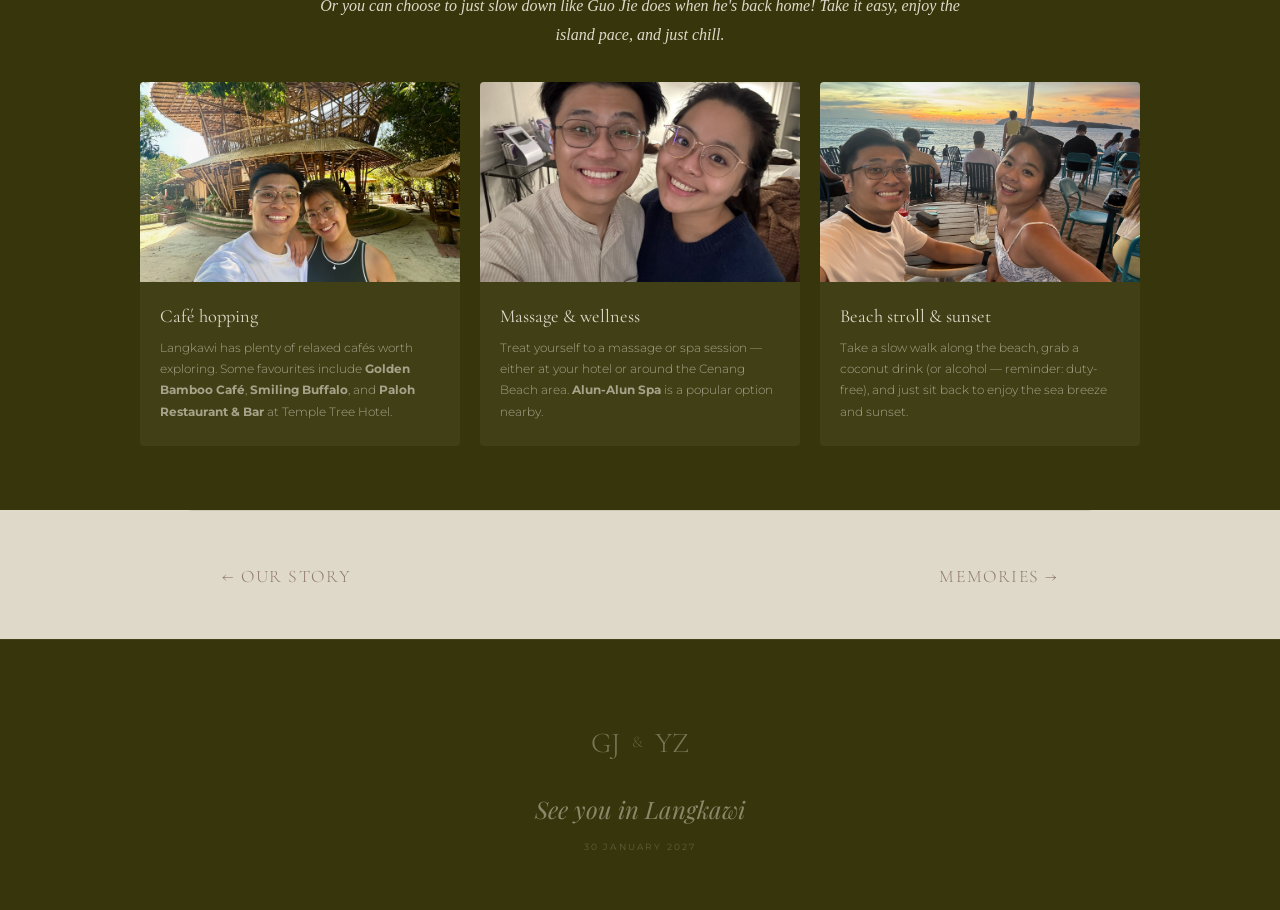
==== commit 2d979aae: "Bilingual nav, Where/When venue split, music + content fixes - Language switch refactor: replaced tw" ====
--- a/faqs.html
+++ b/faqs.html
@@ -273,7 +273,10 @@
 
   <!-- Navigation -->
   <nav class="nav scrolled" id="nav">
-    <a href="index.html" class="nav-logo">GJ &amp; YZ</a>
+    <div class="nav-left">
+      <a href="index.html" class="nav-logo">GJ &amp; YZ</a>
+      <button class="lang-switch" type="button" aria-label="Switch language"><span class="lang-switch-label">中文</span></button>
+    </div>
     <button class="nav-toggle" id="nav-toggle" aria-label="Toggle menu"><span></span><span></span><span></span></button>
     <ul id="nav-menu">
       <li class="nav-dropdown"><a href="wedding.html#venue" data-i18n="nav.wedding">Wedding</a><ul class="nav-sub"><li><a href="wedding.html#venue" data-i18n="nav.sub.venue">Venue &amp; Date</a></li><li><a href="wedding.html#day" data-i18n="nav.sub.day">The Day</a></li><li><a href="wedding.html#afterparty" data-i18n="nav.sub.afterparty">After Party</a></li></ul></li>
@@ -283,11 +286,6 @@
     </ul>
     <div class="nav-ctas">
       <a href="faqs.html#accommodation" class="nav-book" data-i18n="nav.cta.bookShort">Book</a>
-      <div class="lang-toggle" role="group" aria-label="Language">
-        <button class="lang-btn" data-lang="en" type="button" aria-pressed="true">EN</button>
-        <span class="lang-divider" aria-hidden="true">|</span>
-        <button class="lang-btn" data-lang="zh" type="button" aria-pressed="false">ZH</button>
-      </div>
       <a href="https://forms.gle/reDxaX2qkwteaL1HA" target="_blank" rel="noopener" class="nav-rsvp" data-i18n="nav.cta.rsvp">RSVP</a>
     </div>
   </nav>
@@ -456,8 +454,7 @@
         <div class="langkawi-card reveal">
           <div class="langkawi-card-img">
             <video class="autoplay-video" muted loop playsinline preload="metadata">
-              <source src="assets/Actual Pic-Video folder/Langkawi/drive_boat.mov" type="video/quicktime">
-              <source src="assets/Actual Pic-Video folder/Langkawi/drive_boat.mov" type="video/mp4">
+              <source src="assets/Actual Pic-Video folder/Langkawi/drive_boat.mp4" type="video/mp4">
             </video>
           </div>
           <h3 data-i18n="langkawi.whatToDo.c1Title">Mangrove Tour</h3>
@@ -529,17 +526,17 @@
       <p class="langkawi-section-intro reveal" data-i18n="langkawi.local.intro">Or you can choose to just slow down like Guo Jie does when he's back home! Take it easy, enjoy the island pace, and just chill.</p>
       <div class="langkawi-cards">
         <div class="langkawi-card reveal">
-          <div class="langkawi-card-img"><img src="assets/Actual Pic-Video folder/Langkawi/IMG_1820.jpeg" alt="Café hopping" loading="lazy"></div>
+          <div class="langkawi-card-img"><img src="assets/Actual Pic-Video folder/Langkawi/cafe-hopping.jpeg" alt="Café hopping" loading="lazy"></div>
           <h3 data-i18n="langkawi.local.c1Title">Café hopping</h3>
           <p data-i18n-html="langkawi.local.c1Desc">Langkawi has plenty of relaxed cafés worth exploring. Some favourites include <strong>Golden Bamboo Café</strong>, <strong>Smiling Buffalo</strong>, and <strong>Paloh Restaurant &amp; Bar</strong> at Temple Tree Hotel.</p>
         </div>
         <div class="langkawi-card reveal">
-          <div class="langkawi-card-img"><img src="assets/Actual Pic-Video folder/Langkawi/IMG_2182.jpeg" alt="Massage and wellness" loading="lazy"></div>
+          <div class="langkawi-card-img"><img src="assets/Actual Pic-Video folder/Langkawi/massage.jpeg" alt="Massage and wellness" loading="lazy"></div>
           <h3 data-i18n="langkawi.local.c2Title">Massage &amp; wellness</h3>
           <p data-i18n-html="langkawi.local.c2Desc">Treat yourself to a massage or spa session — either at your hotel or around the Cenang Beach area. <strong>Alun-Alun Spa</strong> is a popular option nearby.</p>
         </div>
         <div class="langkawi-card reveal">
-          <div class="langkawi-card-img"><img src="assets/Actual Pic-Video folder/Langkawi/IMG_1814.jpeg" alt="Beach stroll and sunset" loading="lazy"></div>
+          <div class="langkawi-card-img"><img src="assets/Actual Pic-Video folder/Langkawi/sunset.jpeg" alt="Beach stroll and sunset" loading="lazy"></div>
           <h3 data-i18n="langkawi.local.c3Title">Beach stroll &amp; sunset</h3>
           <p data-i18n="langkawi.local.c3Desc">Take a slow walk along the beach, grab a coconut drink (or alcohol — reminder: duty-free), and just sit back to enjoy the sea breeze and sunset.</p>
         </div>
@@ -567,7 +564,7 @@
       <span class="music-label" id="music-label" data-i18n="music.play">Play music</span>
     </button>
     <div class="music-player" id="music-player">
-      <iframe class="music-iframe" scrolling="no" frameborder="no" allow="autoplay" src="https://w.soundcloud.com/player/?url=https%3A//api.soundcloud.com/playlists/soundcloud%253Aplaylists%253A2228683682&color=%231b1917&auto_play=false&hide_related=false&show_comments=false&show_user=false&show_reposts=false&show_teaser=false&visual=true"></iframe>
+      <iframe class="music-iframe" scrolling="no" frameborder="no" allow="autoplay; encrypted-media" src="https://w.soundcloud.com/player/?url=https%3A//api.soundcloud.com/playlists/2228683682&color=%231b1917&auto_play=false&hide_related=false&show_comments=false&show_user=false&show_reposts=false&show_teaser=false&visual=true"></iframe>
       <div class="music-credit"><a href="https://soundcloud.com/yu-zon-c" title="Yu Zon" target="_blank" rel="noopener">Yu Zon</a> · <a href="https://soundcloud.com/yu-zon-c/sets/sing-a-song-of-love" title="sing a song of love" target="_blank" rel="noopener">sing a song of love</a></div>
     </div>
   </div>
--- a/styles.css
+++ b/styles.css
@@ -66,25 +66,54 @@
   box-shadow: 0 1px 20px rgba(0, 0, 0, 0.15);
 }
 
-/* Nav logo — matches footer monogram (serif, light, no box) */
-.nav-logo {
-  font-family: var(--font-serif);
-  font-size: 1.4rem;
-  font-weight: 300;
-  color: var(--beige);
-  letter-spacing: 0.12em;
-  opacity: 0.9;
+/* Nav left cluster — logo + language switch sit together on the left */
+.nav-left {
   position: absolute;
   left: 2rem;
   top: 50%;
   transform: translateY(-50%);
+  display: flex;
+  align-items: center;
+  gap: 1.25rem;
+  z-index: 11;
+}
+
+/* Nav logo — matches footer monogram (serif, light, no box) */
+.nav-logo {
+  font-family: var(--font-serif);
+  font-size: 1.4rem;
+  font-weight: 300;
+  color: var(--beige);
+  letter-spacing: 0.12em;
+  opacity: 0.9;
   transition: opacity 0.3s ease, transform 0.3s ease;
-  z-index: 11;
 }
 
 .nav-logo:hover {
   opacity: 1;
-  transform: translateY(-50%) scale(1.04);
+  transform: scale(1.04);
+}
+
+/* Single-button language switch — shows the OTHER language (clicking flips) */
+.lang-switch {
+  background: transparent;
+  border: none;
+  padding: 0.4rem 0;
+  cursor: pointer;
+  font-family: var(--font-sans);
+  font-size: 0.6rem;
+  font-weight: 500;
+  letter-spacing: 0.2em;
+  text-transform: uppercase;
+  color: var(--beige);
+  opacity: 0.55;
+  transition: opacity 0.25s ease;
+}
+
+.lang-switch:hover,
+.lang-switch:focus-visible {
+  opacity: 1;
+  outline: none;
 }
 
 .nav ul {
@@ -203,45 +232,6 @@
   opacity: 1;
 }
 
-/* Language toggle (EN | ZH) — sits between Book and RSVP */
-.lang-toggle {
-  display: inline-flex;
-  align-items: center;
-  gap: 0.15rem;
-  font-family: var(--font-sans);
-  font-size: 0.6rem;
-  letter-spacing: 0.15em;
-}
-
-.lang-btn {
-  background: transparent;
-  border: none;
-  padding: 0.45rem 0.45rem;
-  font: inherit;
-  color: rgba(223, 217, 201, 0.55);
-  cursor: pointer;
-  letter-spacing: inherit;
-  font-weight: 500;
-  text-transform: uppercase;
-  transition: color 0.25s ease, opacity 0.25s ease;
-}
-
-.lang-btn:hover { color: var(--beige); }
-
-.lang-btn.active {
-  color: var(--beige);
-  font-weight: 700;
-}
-
-.lang-divider {
-  color: rgba(223, 217, 201, 0.35);
-  font-size: 0.55rem;
-}
-
-/* When nav has the dark scrolled background, the toggle stays beige — same vars */
-.nav.scrolled .lang-btn { color: rgba(223, 217, 201, 0.55); }
-.nav.scrolled .lang-btn.active { color: var(--beige); }
-.nav.scrolled .lang-btn:hover { color: var(--beige); }
 
 /* Hamburger toggle — hidden on desktop */
 .nav-toggle {
@@ -556,16 +546,18 @@
   font-weight: 500;
 }
 
-/* Hidden SoundCloud player — kept in DOM so the Widget API can control it */
+/* Hidden SoundCloud player — kept 1×1 in the viewport corner so the cross-origin
+   iframe is "visible" enough that Chrome doesn't throttle/lazy-load it. The iframe
+   itself is 320×300; the 1×1 parent + overflow:hidden clips it visually. */
 .music-player {
-  position: absolute;
+  position: fixed;
+  bottom: 0;
+  right: 0;
   width: 1px;
   height: 1px;
   overflow: hidden;
-  opacity: 0;
   pointer-events: none;
-  bottom: 0;
-  right: 0;
+  z-index: 0;
 }
 
 .music-iframe {
@@ -1425,6 +1417,16 @@
   z-index: 2;
   text-align: center;
   color: var(--white);
+  display: flex;
+  flex-direction: column;
+  gap: 1.75rem;
+  align-items: center;
+}
+
+.venue-pair {
+  display: flex;
+  flex-direction: column;
+  align-items: center;
 }
 
 .venue-heading {
@@ -1485,6 +1487,11 @@
   position: relative;
   z-index: 2;
   text-align: center;
+  color: var(--white);
+  display: flex;
+  flex-direction: column;
+  gap: 1.75rem;
+  align-items: center;
 }
 
 .wedding-day-vibe {
@@ -1503,21 +1510,127 @@
   display: flex;
   align-items: center;
   justify-content: center;
-  gap: 0.75rem;
+  gap: 1rem;
   margin-top: 1.5rem;
   flex-wrap: wrap;
 }
 
 .colour-swatch {
-  width: 32px;
-  height: 32px;
+  width: 38px;
+  height: 38px;
+  padding: 0;
   border-radius: 50%;
   border: 2px solid rgba(223, 217, 201, 0.3);
-  transition: transform 0.3s ease;
-}
-
-.colour-swatch:hover {
+  cursor: pointer;
+  transition: transform 0.3s ease, box-shadow 0.3s ease, border-color 0.3s ease;
+}
+
+.colour-swatch:hover,
+.colour-swatch:focus-visible {
   transform: scale(1.15);
+  border-color: rgba(223, 217, 201, 0.7);
+  box-shadow: 0 4px 14px rgba(0, 0, 0, 0.18);
+  outline: none;
+}
+
+/* === Colour story modal === */
+.colour-modal {
+  position: fixed;
+  top: 0;
+  left: 0;
+  right: 0;
+  bottom: 0;
+  z-index: 1000;
+  display: none;
+  align-items: center;
+  justify-content: center;
+  padding: 1.25rem;
+  opacity: 0;
+  transition: opacity 0.3s ease;
+}
+
+.colour-modal.open {
+  display: flex;
+  opacity: 1;
+}
+
+.colour-modal-backdrop {
+  position: absolute;
+  top: 0;
+  left: 0;
+  right: 0;
+  bottom: 0;
+  background: rgba(54, 53, 11, 0.82);
+  -webkit-backdrop-filter: blur(3px);
+  backdrop-filter: blur(3px);
+  cursor: pointer;
+}
+
+.colour-modal-card {
+  position: relative;
+  background: var(--beige);
+  color: var(--brown);
+  border-radius: 8px;
+  padding: 2.5rem 2rem 2.25rem;
+  width: 100%;
+  max-width: 420px;
+  text-align: center;
+  box-shadow: 0 22px 60px rgba(0, 0, 0, 0.3);
+  transform: translateY(12px) scale(0.97);
+  transition: transform 0.35s ease;
+}
+
+.colour-modal.open .colour-modal-card {
+  transform: translateY(0) scale(1);
+}
+
+.colour-modal-close {
+  position: absolute;
+  top: 0.5rem;
+  right: 0.65rem;
+  background: transparent;
+  border: none;
+  font-size: 1.6rem;
+  line-height: 1;
+  color: var(--brown);
+  opacity: 0.5;
+  cursor: pointer;
+  padding: 0.5rem 0.65rem;
+  transition: opacity 0.2s ease;
+}
+
+.colour-modal-close:hover { opacity: 1; }
+
+.colour-modal-swatch {
+  width: 88px;
+  height: 88px;
+  border-radius: 50%;
+  margin: 0 auto 1.25rem;
+  box-shadow: 0 6px 20px rgba(72, 33, 23, 0.18), inset 0 0 0 2px rgba(255, 255, 255, 0.18);
+}
+
+.colour-modal-name {
+  font-family: var(--font-display);
+  font-size: clamp(1.6rem, 3.5vw, 2.1rem);
+  font-style: italic;
+  font-weight: 400;
+  margin-bottom: 0.85rem;
+  color: var(--brown);
+}
+
+.colour-modal-desc {
+  font-family: var(--font-serif);
+  font-size: 1.05rem;
+  font-weight: 300;
+  line-height: 1.7;
+  color: var(--brown);
+  opacity: 0.8;
+}
+
+@media (max-width: 480px) {
+  .colour-modal-card { padding: 2.25rem 1.5rem 1.75rem; }
+  .colour-modal-swatch { width: 72px; height: 72px; }
+  .colour-modal-desc { font-size: 0.95rem; }
 }
 
 .colour-palette-label {
@@ -2545,6 +2658,65 @@
 }
 
 /* --- Responsive: Tablet --- */
+/* Engage hamburger nav early so the inline menu can't crowd into the right-side CTAs.
+   Below 1024px the menu collapses into a fixed overlay; the Book / lang / RSVP buttons stay visible. */
+@media (max-width: 1024px) {
+  .nav-toggle {
+    display: block;
+    padding: 0.6rem;
+    position: absolute;
+    right: 0.5rem;
+    top: 50%;
+    transform: translateY(-50%);
+  }
+
+  .nav > ul {
+    display: none;
+    flex-direction: column;
+    gap: 0;
+    background: rgba(54, 53, 11, 0.97);
+    backdrop-filter: blur(16px);
+    position: fixed;
+    top: 0; left: 0; right: 0;
+    max-height: 100vh;
+    max-height: 100dvh;
+    overflow-y: auto;
+    overscroll-behavior: contain;
+    -webkit-overflow-scrolling: touch;
+    padding: 4.5rem 2rem calc(2rem + env(safe-area-inset-bottom, 0px));
+  }
+
+  .nav > ul.open { display: flex; }
+
+  .nav a {
+    font-size: 0.7rem;
+    display: block;
+    padding: 0.85rem 0;
+    border-bottom: 1px solid rgba(223, 217, 201, 0.08);
+  }
+
+  .nav-sub {
+    position: static;
+    transform: none;
+    background: none;
+    backdrop-filter: none;
+    opacity: 1;
+    visibility: visible;
+    padding: 0 0 0 1rem;
+    margin: 0;
+    min-width: 0;
+  }
+
+  .nav-sub a {
+    padding: 0.5rem 0;
+    font-size: 0.6rem;
+    opacity: 0.4;
+  }
+
+  /* Pull the right-side CTAs in from the edge to leave room for the hamburger */
+  .nav-ctas { right: 3.5rem; gap: 0.45rem; }
+}
+
 @media (max-width: 900px) {
   .nav ul { gap: 1.25rem; }
 
@@ -2580,15 +2752,13 @@
   .nav { padding: 0.5rem 0; min-height: 56px; }
   .nav.scrolled { padding: 0.5rem 0; }
   .nav-logo {
-    left: 0.9rem;
     font-size: 1.05rem;
     letter-spacing: 0.1em;
   }
   .nav-ctas { right: 3.25rem; gap: 0.3rem; }
   .nav-book, .nav-rsvp { font-size: 0.45rem; padding: 0.35rem 0.55rem; }
-  .lang-toggle { font-size: 0.5rem; gap: 0.1rem; }
-  .lang-btn { padding: 0.35rem 0.3rem; }
-  .lang-divider { font-size: 0.45rem; }
+  .nav-left { left: 0.9rem; gap: 0.75rem; }
+  .lang-switch { font-size: 0.55rem; letter-spacing: 0.18em; }
   .nav-toggle { padding: 0.6rem; position: absolute; right: 0.25rem; top: 50%; transform: translateY(-50%); }
 
   .nav > ul {
@@ -2749,7 +2919,7 @@
   .event-gap-desc { max-width: none; text-align: center; }
   .dress-code-section { padding: 2rem 0 0.5rem; margin-top: 2rem; }
   .dress-code-desc { font-size: 0.92rem; }
-  .colour-swatch { width: 28px; height: 28px; }
+  .colour-swatch { width: 36px; height: 36px; }
 
   /* Accommodation */
   .accommodation { grid-template-columns: 1fr; }
@@ -2850,7 +3020,7 @@
 @media (hover: none) {
   .photo-card:not(.flipped):hover .card-front img { transform: none; }
   .chapter-card:hover .chapter-card-bg { transform: none; }
-  .nav-logo:hover { transform: translateY(-50%); }
+  .nav-logo:hover { transform: none; }
 }
 
 
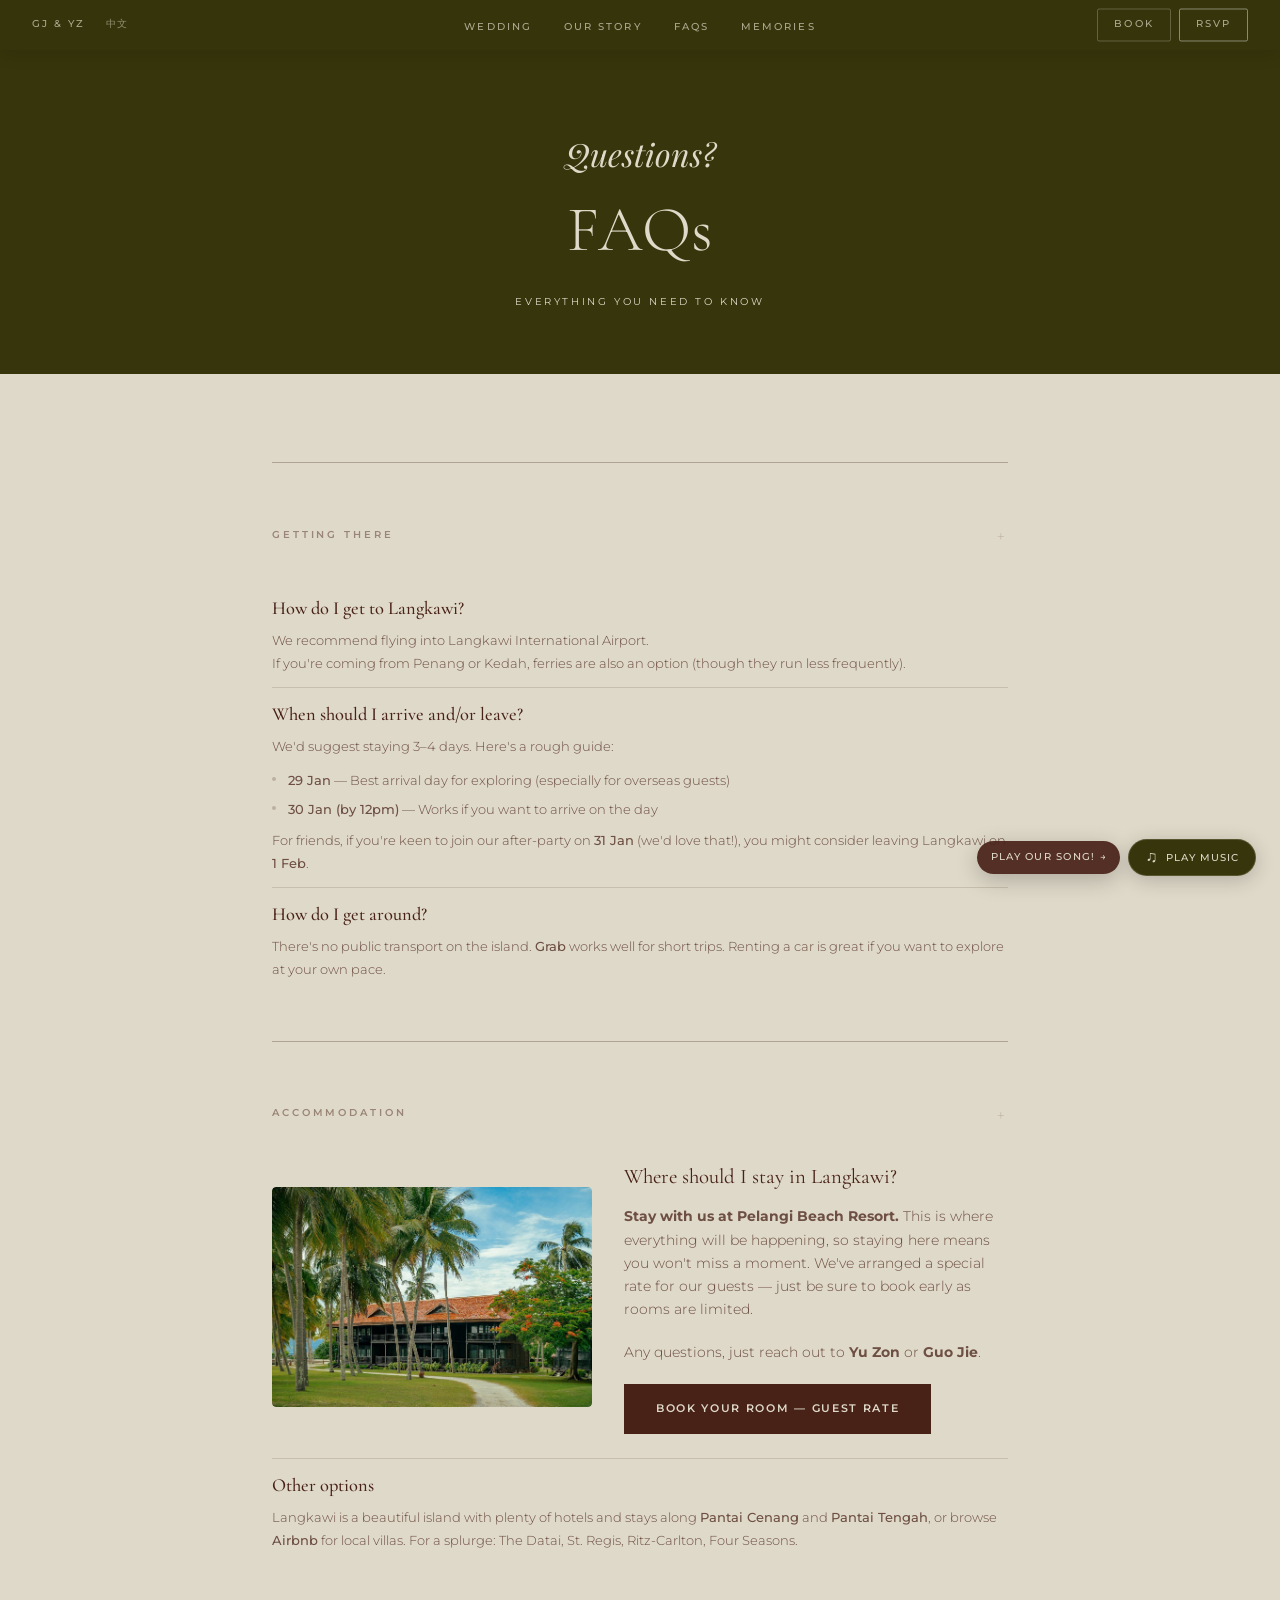
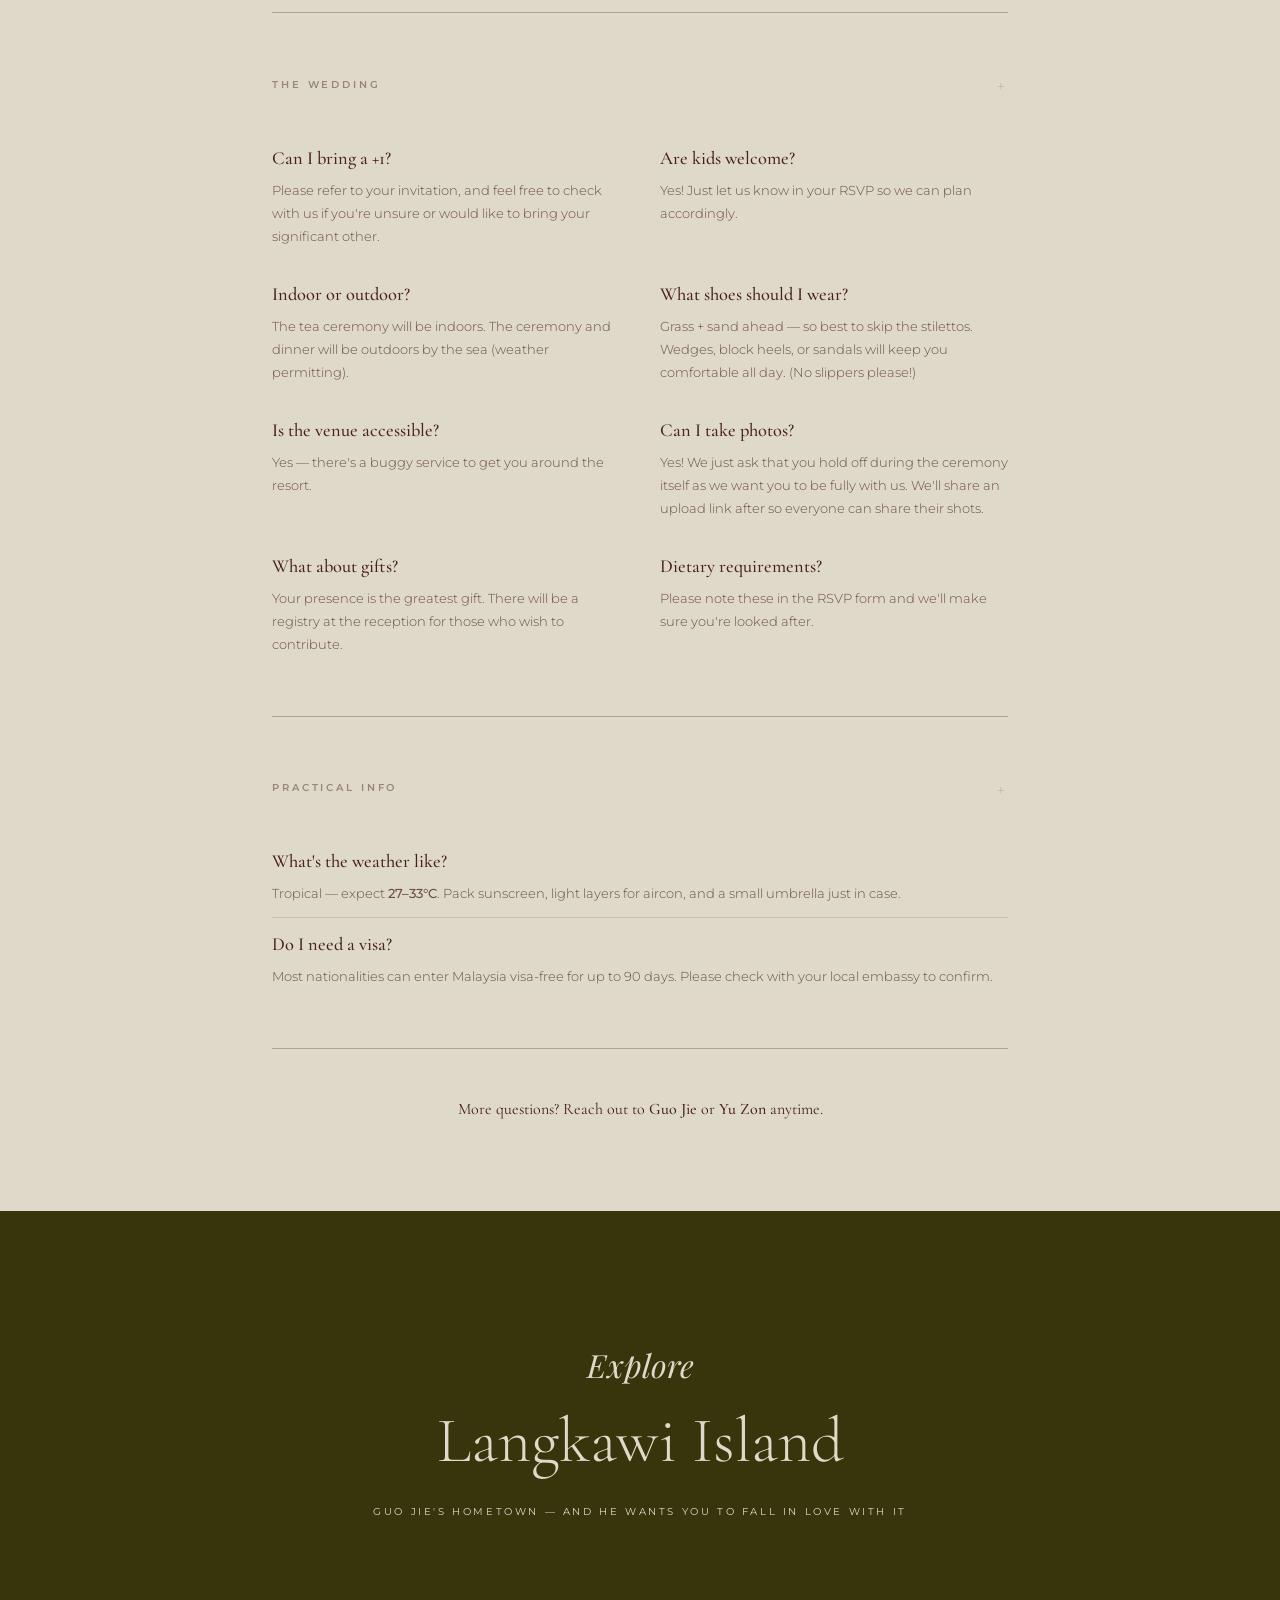
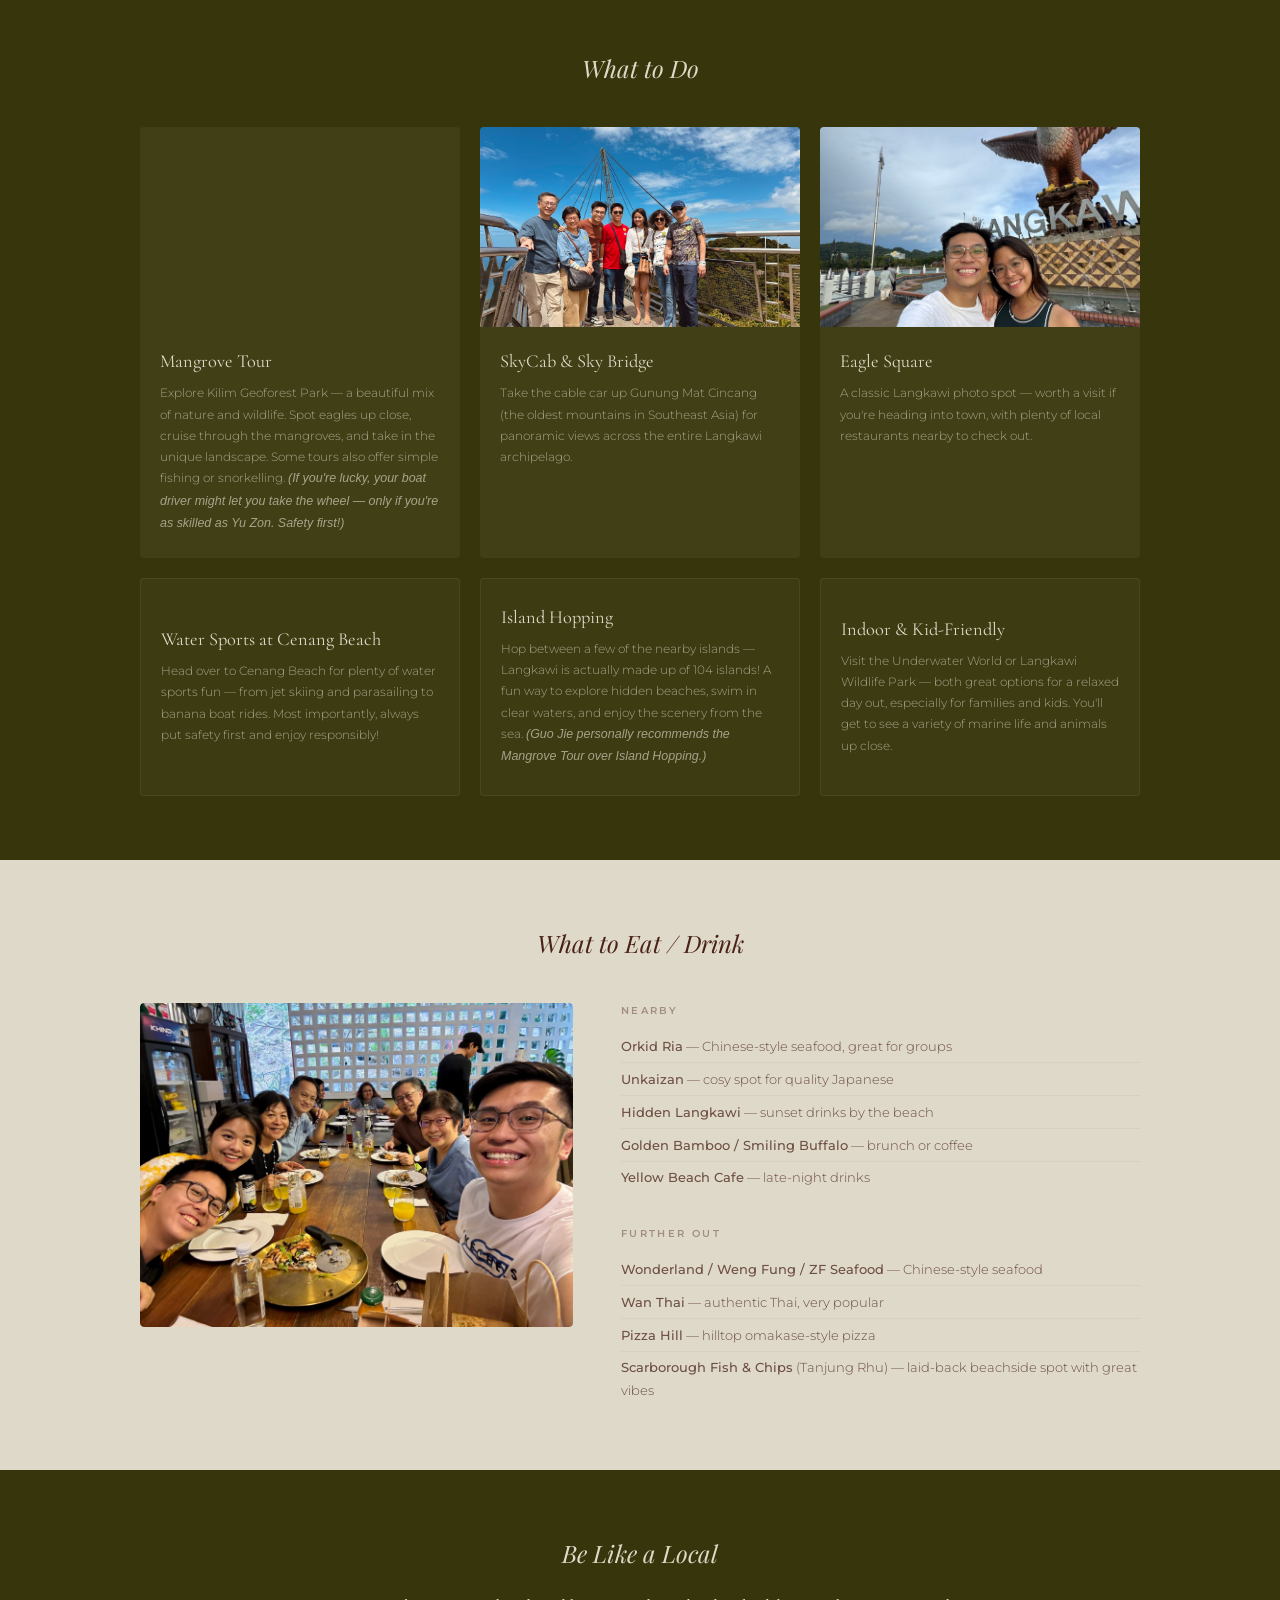
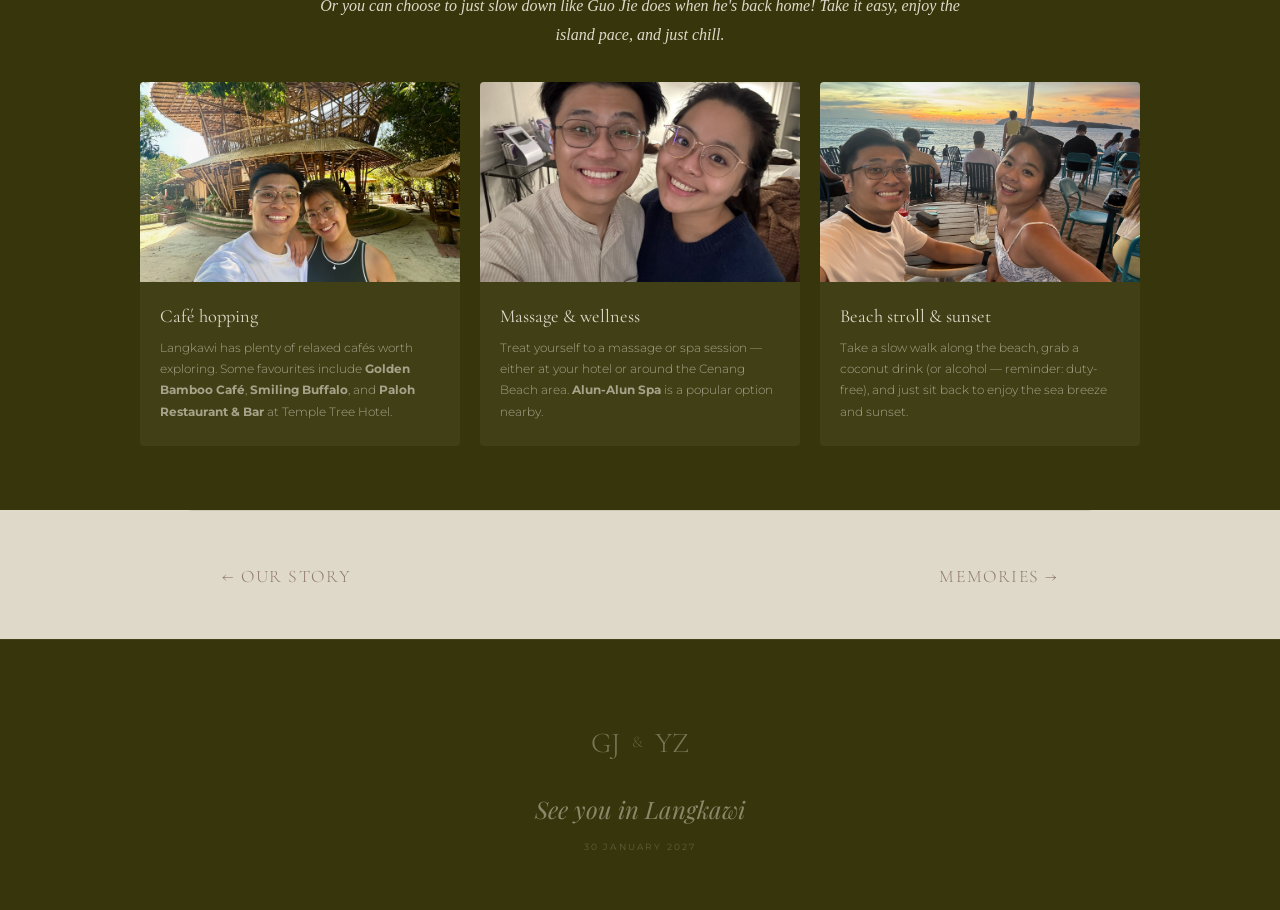
==== commit e65ce622: "Preload SoundCloud Widget API to remove first-click latency The previous fix added a loading-state g" ====
--- a/faqs.html
+++ b/faqs.html
@@ -11,6 +11,9 @@
   <link rel="preconnect" href="https://fonts.googleapis.com">
   <link rel="preconnect" href="https://fonts.gstatic.com" crossorigin>
   <link href="https://fonts.googleapis.com/css2?family=Cormorant+Garamond:ital,wght@0,300;0,400;0,500;0,600;1,300;1,400;1,500&family=Playfair+Display:ital,wght@0,400;0,500;1,400;1,500&family=Montserrat:wght@300;400;500;600&display=swap" rel="stylesheet">
+  <link rel="preconnect" href="https://w.soundcloud.com">
+  <link rel="preconnect" href="https://api.soundcloud.com">
+  <script src="https://w.soundcloud.com/player/api.js" async data-soundcloud-api="true"></script>
   <style>
     /* ========================================
        Langkawi Guide — Sections
--- a/styles.css
+++ b/styles.css
@@ -539,6 +539,19 @@
 @keyframes musicPulse {
   0%, 100% { opacity: 1; }
   50% { opacity: 0.4; }
+}
+
+/* Loading state: button visible but visibly "not yet ready" until SoundCloud's
+   READY event fires. Clicks during this window are ignored — letting the user
+   click after the widget is ready means play() lands inside the user-gesture
+   window (Chrome's autoplay policy requirement). */
+.music-toggle.loading {
+  opacity: 0.55;
+  cursor: progress;
+}
+
+.music-toggle.loading #music-icon {
+  animation: musicPulse 1.4s ease-in-out infinite;
 }
 
 .music-label {
